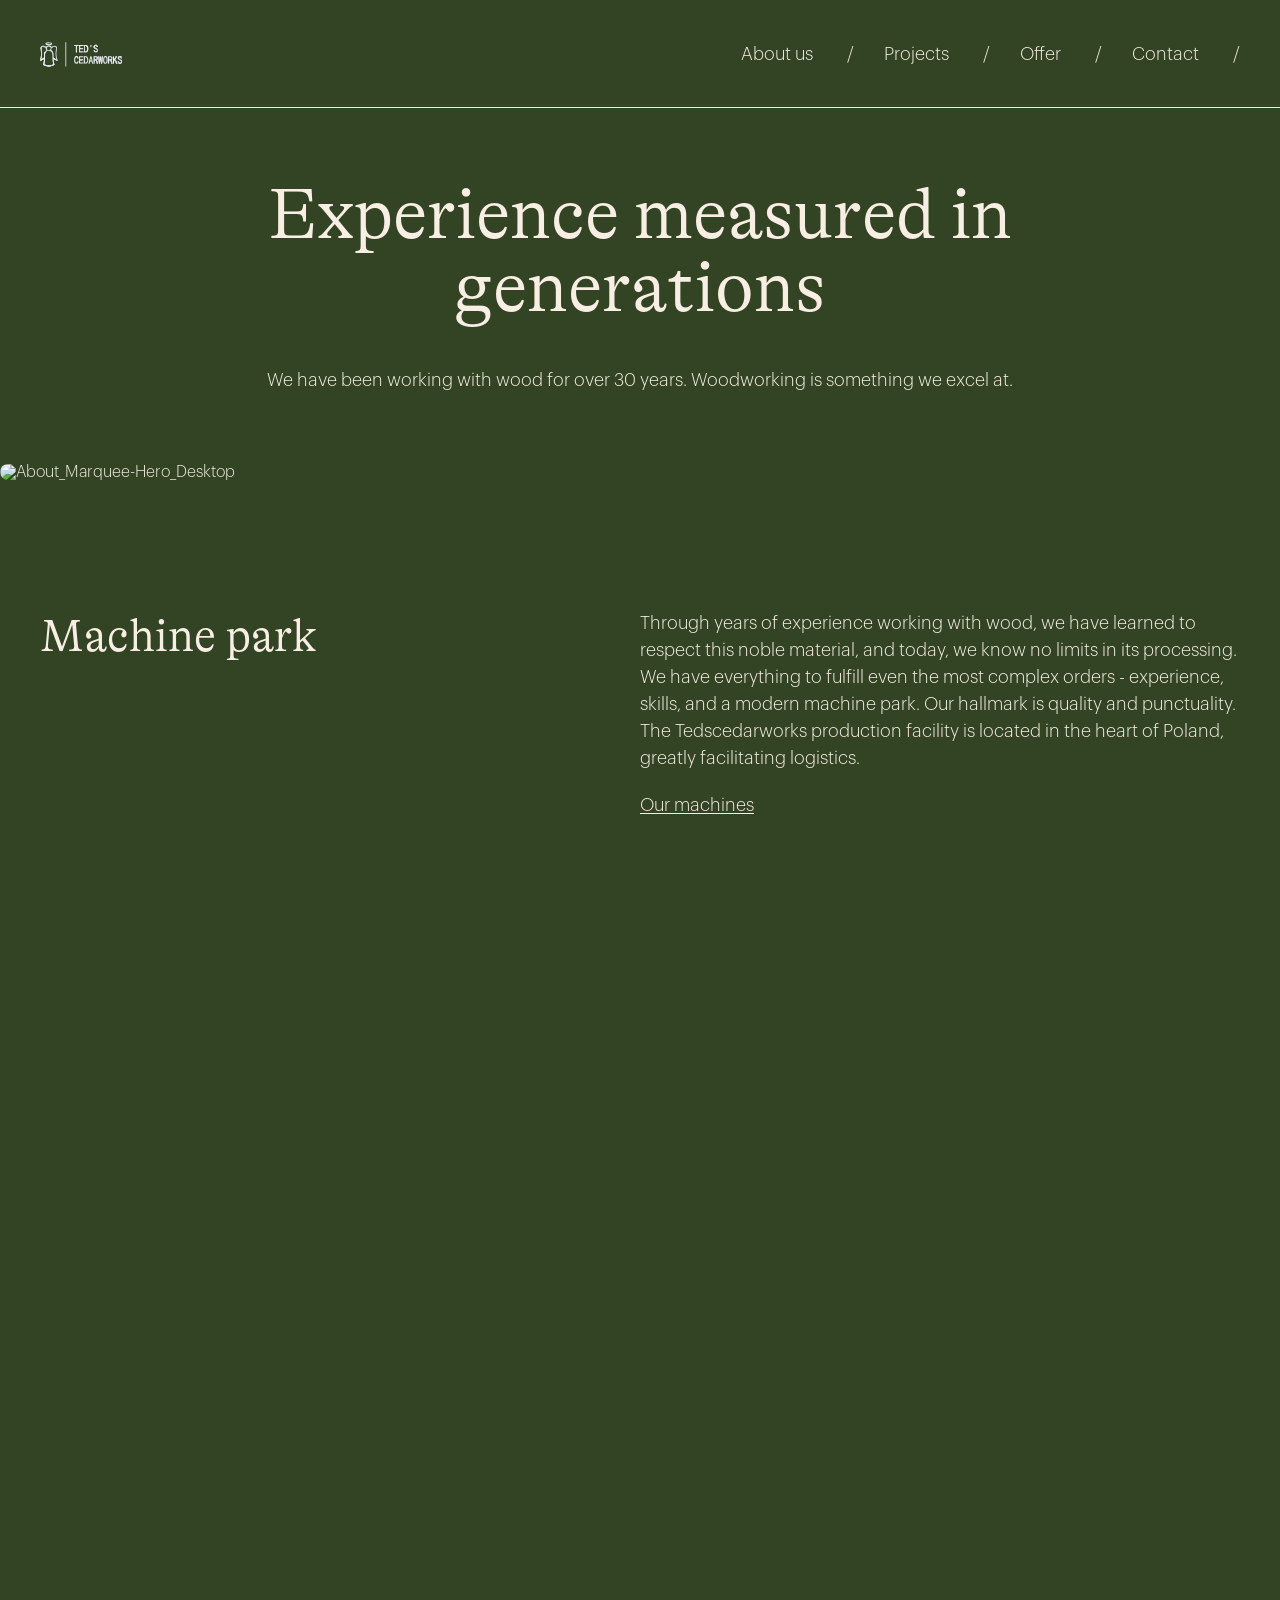
==== about-us.html @ 0c72b4b9 "first commit" ====
<!DOCTYPE html>
<html lang="en">
    <head>
        <meta charset="utf-8">
        <link rel="icon" type="image/svg+xml" href="/favicon.png">
        <meta name="viewport" content="width=device-width">
        <meta name="generator" content="Astro v3.3.2">
        <title>About us | Tedscedarworks</title>
        <meta name="description" content="Producent mebli w Polsce">
        <link rel="stylesheet" href="/_astro/_uri_.ca56562b.css"/>
        <style>
            .header[data-astro-cid-wd63eepi] {
                display: flex;
                justify-content: space-between;
                align-items: center
            }

            .header-logo[data-astro-cid-wd63eepi] {
                width: 200px;
                height: auto
            }

            @media screen and (max-width: 768px) {
                .header-logo[data-astro-cid-wd63eepi] {
                    width:176px
                }
            }

            .header[data-astro-cid-wd63eepi] .line-my[data-astro-cid-wd63eepi] {
                position: absolute;
                left: 0;
                bottom: 0
            }

            .hamburger[data-astro-cid-wd63eepi] {
                display: none;
                font-size: 2rem;
                color: #f8eee4;
                cursor: pointer
            }

            nav[data-astro-cid-wd63eepi] {
                display: flex;
                justify-content: flex-end;
                align-items: center
            }

            nav[data-astro-cid-wd63eepi] ul[data-astro-cid-wd63eepi] {
                display: flex;
                margin: 0;
                padding: 0;
                list-style: none
            }

            nav[data-astro-cid-wd63eepi] li[data-astro-cid-wd63eepi] {
                margin-left: 30px;
                color: #f8eee4;
                font-size: 18px
            }

            @media screen and (max-width: 992px) {
                nav[data-astro-cid-wd63eepi] li[data-astro-cid-wd63eepi] {
                    margin-left:20px;
                    font-size: 16px
                }
            }

            nav[data-astro-cid-wd63eepi] li[data-astro-cid-wd63eepi] span[data-astro-cid-wd63eepi] {
                display: none
            }

            nav[data-astro-cid-wd63eepi] li[data-astro-cid-wd63eepi] span[data-astro-cid-wd63eepi].dec {
                display: inline-block
            }

            nav[data-astro-cid-wd63eepi] li[data-astro-cid-wd63eepi] .dec[data-astro-cid-wd63eepi] {
                padding-left: 30px
            }

            @media screen and (max-width: 992px) {
                nav[data-astro-cid-wd63eepi] li[data-astro-cid-wd63eepi] .dec[data-astro-cid-wd63eepi] {
                    padding-left:20px
                }
            }

            nav[data-astro-cid-wd63eepi] a[data-astro-cid-wd63eepi] {
                text-decoration: none;
                color: #f8eee4;
                font-size: 18px;
                max-width: 100%;
                position: relative
            }

            nav[data-astro-cid-wd63eepi] a[data-astro-cid-wd63eepi]:after {
                position: absolute;
                bottom: 0;
                left: 0;
                width: 0;
                background-color: #f8eee4;
                height: 1px;
                content: "";
                transition: .3s ease
            }

            nav[data-astro-cid-wd63eepi] a[data-astro-cid-wd63eepi]:hover:after {
                width: 100%
            }

            @media screen and (max-width: 768px) {
                .hamburger[data-astro-cid-wd63eepi] {
                    display:block
                }

                nav[data-astro-cid-wd63eepi] {
                    display: none;
                    flex-direction: column;
                    justify-content: flex-start;
                    position: absolute;
                    inset: 60px 0 0;
                    background-color: #fff
                }

                nav[data-astro-cid-wd63eepi] ul[data-astro-cid-wd63eepi] {
                    flex-direction: column;
                    align-items: center
                }

                nav[data-astro-cid-wd63eepi] li[data-astro-cid-wd63eepi] {
                    margin: 10px 0
                }
            }
        </style>
        <link rel="stylesheet" href="/_astro/_uri_.66b3e510.css"/>
        <script type="module" src="/_astro/hoisted.75b9fe17.js"></script>
    </head>
    <body class="page">
        <div class="menu-mobile js-menu-mobile" data-astro-cid-wd63eepi>
            <img src="/images/background-menu.png" class="menu-mobile-background" data-astro-cid-wd63eepi>
            <div data-astro-cid-wd63eepi>
                <div class="menu-mobile-header" data-astro-cid-wd63eepi>
                    <div data-astro-cid-wd63eepi>
                        <svg class="js-click-close-menu" xmlns="http://www.w3.org/2000/svg" width="37" height="35" viewBox="0 0 37 35" fill="none" data-astro-cid-wd63eepi>
                            <line x1="2.70711" y1="1.29289" x2="35.7071" y2="34.2929" stroke="#F8EEE4" stroke-width="2" data-astro-cid-wd63eepi></line>
                            <line y1="-1" x2="46.669" y2="-1" transform="matrix(-0.707107 0.707107 0.707107 0.707107 35 2)" stroke="#F8EEE4" stroke-width="2" data-astro-cid-wd63eepi></line>
                        </svg>
                    </div>
                </div>
                <div class="menu-mobile-wrap" data-astro-cid-wd63eepi>
                    <ul class="menu-mobile-list" data-astro-cid-wd63eepi>
                        <li class="menu-mobile-item " data-astro-cid-wd63eepi>
                            <a class="menu-mobile-link" href="/en/about-us/" data-astro-cid-wd63eepi>About us</a>
                        </li>
                        <li class="menu-mobile-item " data-astro-cid-wd63eepi>
                            <a class="menu-mobile-link" href="/projects.html" data-astro-cid-wd63eepi>Projects</a>
                        </li>
                        <li class="menu-mobile-item " data-astro-cid-wd63eepi>
                            <a class="menu-mobile-link" href="/offer.html" data-astro-cid-wd63eepi>Offer</a>
                        </li>
                        <!-- <li class="menu-mobile-item " data-astro-cid-wd63eepi>
                            <a class="menu-mobile-link" href="https://sklep.dremus.pl" data-astro-cid-wd63eepi>Shop</a>
                        </li> -->
                        <li class="menu-mobile-item " data-astro-cid-wd63eepi>
                            <a class="menu-mobile-link" href="#footer" data-astro-cid-wd63eepi>Contact</a>
                        </li>
                        <!-- <li class="menu-mobile-item " data-astro-cid-wd63eepi>
                            <a class="menu-mobile-link" href="/" data-astro-cid-wd63eepi>PL</a>
                        </li> -->
                    </ul>
                </div>
            </div>
            <div class="menu-mobile-bottom" data-astro-cid-wd63eepi>
                <div class="line-my" data-astro-cid-wd63eepi></div>
                <a class="menu-mobile-contact" href="tel:+14196893716" data-astro-cid-wd63eepi>
                    <span class="text" data-astro-cid-wd63eepi>+1 419 689 3716</span>
                </a>
                <div class="line-my" data-astro-cid-wd63eepi></div>
                <a class="menu-mobile-contact" href="mailto:teds@cedarworksllc.org" data-astro-cid-wd63eepi>
                    <span class="text" data-astro-cid-wd63eepi>teds@cedarworksllc.org</span>
                </a>
                <div class="line-my" data-astro-cid-wd63eepi></div>
            </div>
        </div>
        <header id="header" class="header" data-astro-cid-wd63eepi>
            <div data-astro-cid-wd63eepi>
                <a href="/index.html" class="site-name" data-astro-cid-wd63eepi>
                    <svg class="header-logo" data-delay="0.5" width="1826" height="299" viewBox="0 0 1826 299" fill="none" xmlns="http://www.w3.org/2000/svg" data-astro-cid-wd63eepi>
                        <path d="M0 0 C4.33925828 3.08668888 7.8401701 6.06169545 10 11 C12.37548646 9.84701999 14.66644355 8.61930072 16.9609375 7.30859375 C26.47524466 2.0942309 35.50720572 -0.56957563 46.5 1.6875 C52.42764207 3.91036578 56.3893659 6.78463963 60 12 C63.29161583 21.87484748 60.65834772 34.38357731 59.28936768 44.52005005 C57.53014437 57.69715585 56.16431964 70.69363364 57 84 C57.03867188 84.68626465 57.07734375 85.3725293 57.1171875 86.07958984 C58.04338169 100.42538437 61.55238835 114.9574409 66.2109375 128.52734375 C67.13183694 131.4131326 66.8452978 133.12598748 66 136 C62.3817309 137.39896639 60.17191312 136.87544861 56.7421875 135.41015625 C55.11152524 134.64497877 53.48938489 133.8614477 51.875 133.0625 C51.03275879 132.65588135 50.19051758 132.2492627 49.32275391 131.83032227 C43.35682037 128.87257174 38.06921808 125.56385981 32.8359375 121.43359375 C31.25686169 119.89742521 31.25686169 119.89742521 30 120 C29.34753438 135.03087459 31.67722332 149.18917812 36.46166992 163.4309082 C37.71733573 167.2982453 38.49643503 170.13014941 37 174 C25.32279037 185.81181724 3.16521422 188.90536048 -12.6875 189.1875 C-32.10756263 188.97935356 -48.38271443 183.62179035 -65 174 C-64.46947195 169.61502327 -63.68591635 165.75114323 -62.125 161.625 C-57.38714785 147.75601461 -56.46284929 133.53985187 -56 119 C-56.53625 119.40089844 -57.0725 119.80179687 -57.625 120.21484375 C-62.9814864 124.10005839 -68.49774078 127.55496483 -74.25 130.8125 C-75.25933594 131.38955688 -75.25933594 131.38955688 -76.2890625 131.97827148 C-81.46148434 134.86667553 -85.95526179 137 -92 137 C-92 138.65 -92 140.3 -92 142 C-92.33 142 -92.66 142 -93 142 C-93.76184014 131.31730824 -91.8776192 123.06054427 -88.62841797 113.01904297 C-81.09984513 88.83050475 -83.10920324 62.95713346 -86.5769043 38.23046875 C-89.56402821 16.66463159 -89.56402821 16.66463159 -84.59765625 8.9453125 C-80.31122334 3.72613502 -75.7777354 1.82256861 -69.125 1.0625 C-57.82432901 0.57920086 -47.64811066 3.62367032 -39 11 C-38.01 11.33 -37.02 11.66 -36 12 C-35.7525 10.9790625 -35.7525 10.9790625 -35.5 9.9375 C-32.69798761 4.45022573 -27.72099447 0.45517001 -22.0625 -1.9375 C-14.58451142 -4.28897688 -6.98012209 -3.52705816 0 0 Z M-30 16 C-31.82254186 20.80488308 -31.36440031 25.70182388 -30 30.5625 C-26.9888419 35.73792798 -23.35892799 38.92054027 -17.60546875 40.76953125 C-11.57499165 41.78569038 -7.45266198 40.34804352 -2.12890625 37.51953125 C1.19990498 35.14355406 2.71311324 32.86066029 4 29 C4.74556833 22.40704579 4.55454628 17.11264355 0.53515625 11.66015625 C-3.57274887 7.21776522 -7.40073098 5.75908212 -13.4375 5.375 C-21.10667951 5.64927602 -25.77307877 9.90275964 -30 16 Z M-77.828125 13.90625 C-81.88399266 21.15273355 -79.27690273 29.85518265 -78.0625 37.5625 C-74.43495647 62.46375735 -71.40747012 93.96311651 -81.1328125 117.7734375 C-82.24194637 120.22296768 -82.24194637 120.22296768 -82 124 C-75.8918116 122.34913827 -70.26641063 119.46632872 -65 116 C-63.84552368 115.29085449 -63.84552368 115.29085449 -62.66772461 114.56738281 C-58.60095622 111.64229731 -56.32672545 109.51776793 -55.25024414 104.51708984 C-55.03020668 100.31901356 -55.04480172 96.19806092 -55.1875 92 C-55.50943237 77.42463688 -55.31614663 61.49513482 -45 50 C-41.37128872 46.37128872 -37.51547054 43.46298393 -33 41 C-33.928125 39.515 -33.928125 39.515 -34.875 38 C-37.80593574 32.87605914 -39 27.94037232 -39 22 C-39.66 22 -40.32 22 -41 22 C-41.20882812 21.41605469 -41.41765625 20.83210938 -41.6328125 20.23046875 C-43.51185017 17.16495301 -45.75973609 16.06816829 -48.875 14.3125 C-49.92429688 13.71050781 -50.97359375 13.10851562 -52.0546875 12.48828125 C-60.12521831 8.41020136 -70.81088768 7.65326625 -77.828125 13.90625 Z M22 14 C21.16984375 14.45117188 20.3396875 14.90234375 19.484375 15.3671875 C14.31420189 18.71946103 12.4796681 21.44904077 11.1875 27.5 C10.90519531 29.17642578 10.90519531 29.17642578 10.6171875 30.88671875 C9.812951 34.94353198 8.29298392 37.60005833 6 41 C6.56847656 41.3403125 7.13695313 41.680625 7.72265625 42.03125 C18.43412267 48.75497517 24.34495489 56.82499051 27.56787109 69.17626953 C28.12424322 72.81186273 27.98000795 76.35161922 27.859375 80.01171875 C27.82799084 82.41070446 27.80809272 84.80963111 27.78857422 87.20874023 C27.76298993 88.85277349 27.71600126 90.49662161 27.64697266 92.1394043 C27.05249544 101.34502779 27.05249544 101.34502779 30.21029663 109.70458984 C33.67296543 113.23765678 37.69179012 115.6232843 42 118 C42.78552246 118.465271 43.57104492 118.93054199 44.38037109 119.40991211 C46.14465681 120.40240559 47.97670443 121.27200408 49.8125 122.125 C50.99457031 122.68445313 52.17664063 123.24390625 53.39453125 123.8203125 C54.25433594 124.20960938 55.11414063 124.59890625 56 125 C55.74605469 123.99324219 55.49210937 122.98648438 55.23046875 121.94921875 C54.08359289 117.31476718 53.02153092 112.66359186 52 108 C51.76047607 106.90969482 51.76047607 106.90969482 51.51611328 105.79736328 C46.84888392 83.61662178 48.36073132 61.0414704 51.57641602 38.78442383 C53.69827894 26.81344944 53.69827894 26.81344944 51.875 15.0625 C48.729864 11.6028504 45.96983205 10.23308258 41.29296875 9.6796875 C34.04680248 9.40063103 28.36237827 10.52772166 22 14 Z M-31.1640625 48.84765625 C-34.21348956 50.74673801 -34.21348956 50.74673801 -37 53 C-37 53.66 -37 54.32 -37 55 C-37.99 55.33 -38.98 55.66 -40 56 C-41.61825371 58.10840073 -41.61825371 58.10840073 -43.0625 60.6875 C-43.82240234 61.96173828 -43.82240234 61.96173828 -44.59765625 63.26171875 C-47.06990669 68.08914928 -48.2483625 72.35283697 -48.25537109 77.77636719 C-48.26233002 78.89323914 -48.26928894 80.01011108 -48.27645874 81.16082764 C-48.27546173 82.36072327 -48.27446472 83.5606189 -48.2734375 84.796875 C-48.29376915 87.39323314 -48.31462057 89.98958726 -48.3359375 92.5859375 C-48.36034246 96.63510453 -48.37490315 100.68415812 -48.38085938 104.73339844 C-48.42318717 121.8380615 -49.3925315 138.23561419 -52.47003174 155.07580566 C-53.36988845 160.04092543 -54.1796903 165.02122265 -55 170 C-33.55058349 180.34315847 -10.00350441 184.0163706 13.08642578 176.67675781 C18.24161696 174.8535644 23.15441033 172.52813374 28 170 C27.52764322 165.72500124 26.94258328 161.55062672 26.04711914 157.34326172 C22.65577078 140.99661252 22.43000876 124.88439292 22.43664551 108.27734375 C22.43891902 102.55069325 22.42438253 96.82444893 22.38105965 91.09795761 C22.37137648 89.12783691 22.38028641 87.15765226 22.38975525 85.18753052 C22.35002638 78.22448633 21.78125562 72.41528282 19 66 C18.64679688 65.15308594 18.29359375 64.30617188 17.9296875 63.43359375 C14.15576848 56.29110257 8.57713726 50.54758824 1.3125 46.875 C-2.73173228 45.80671223 -4.11976074 46.58222027 -8 48 C-12.97284911 48.40944117 -17.50861996 48.58485492 -22.1875 46.75 C-26.02792717 45.72588609 -27.80631168 46.93721182 -31.1640625 48.84765625 Z " fill="#DCDEE4" transform="translate(93,89)"/>
<path d="M0 0 C1.32 0.33 2.64 0.66 4 1 C4.36241765 5.89263823 4.15034516 9.03170173 2.01367188 13.46484375 C-0.57185917 19.70589939 -0.53286463 25.50817057 -0.46875 32.1875 C-0.47579956 33.44344971 -0.48284912 34.69939941 -0.4901123 35.9934082 C-0.51203828 39.99582783 -0.51006184 43.99757018 -0.5 48 C-0.44439528 71.69346519 -1.96389329 94.02090353 -8 117 C-7.39728271 117.14260254 -6.79456543 117.28520508 -6.17358398 117.43212891 C-3.35709609 118.16796524 -0.75765104 119.27561824 1.9375 120.375 C22.40707408 128.1783183 44.9053227 128.89648124 65.41796875 120.62109375 C67.2946658 119.76893248 69.15766162 118.88497152 70.99609375 117.953125 C73 117 73 117 75 117 C74.85377197 116.27409668 74.70754395 115.54819336 74.55688477 114.80029297 C73.89106665 111.49206696 73.22676938 108.18353732 72.5625 104.875 C72.33240234 103.73289062 72.10230469 102.59078125 71.86523438 101.4140625 C71.53168945 99.75117188 71.53168945 99.75117188 71.19140625 98.0546875 C70.88505249 96.53077393 70.88505249 96.53077393 70.57250977 94.97607422 C69.57348851 89.7828678 68.8722629 84.87035154 68.82641602 79.57080078 C68.81292618 78.31574738 68.79943634 77.06069397 68.78553772 75.76760864 C68.78047777 75.10430668 68.77541782 74.44100471 68.77020454 73.75760269 C68.75365035 71.66293224 68.73040836 69.56843093 68.70530701 67.47384644 C68.63492614 61.52187684 68.57454131 55.56983964 68.52319336 49.61767578 C68.49122993 45.9666747 68.44991729 42.31587325 68.40299797 38.66503525 C68.38708829 37.28172293 68.37471648 35.89836486 68.36609077 34.51498795 C68.32065818 27.33322219 68.06932449 20.89021913 66 14 C65.875 11 65.875 11 66 9 C68.3125 8.3125 68.3125 8.3125 71 8 C73.90315405 9.61286336 74.12661704 11.42197113 75.08251953 14.60766602 C76.11616492 18.92924816 76.15273889 22.92244982 75.9921875 27.33984375 C75.97351612 28.91337826 75.95798735 30.48695264 75.9453125 32.06054688 C75.9188043 34.50298288 75.8749425 36.93893786 75.77734375 39.37963867 C75.21422445 49.41816864 75.21422445 49.41816864 79.57128906 58.02783203 C82.6213301 60.33803014 85.62179569 62.21215446 89 64 C91.89013672 65.59741211 91.89013672 65.59741211 94 67 C94 67.66 94 68.32 94 69 C94.99 69.33 95.98 69.66 97 70 C100 73.44444444 100 73.44444444 100 76 C97.26819664 76.91060112 95.824589 77.28683434 93 77 C89.08265353 75.01617975 85.5878319 72.51889083 82 70 C80.34185706 68.98592911 78.67778493 67.98123162 77 67 C76.34753438 82.03087459 78.67722332 96.18917812 83.46166992 110.4309082 C84.71733573 114.2982453 85.49643503 117.13014941 84 121 C72.32279037 132.81181724 50.16521422 135.90536048 34.3125 136.1875 C14.89243737 135.97935356 -1.38271443 130.62179035 -18 121 C-17.46947195 116.61502327 -16.68591635 112.75114323 -15.125 108.625 C-10.38714785 94.75601461 -9.46284929 80.53985187 -9 66 C-9.90878906 66.65355469 -9.90878906 66.65355469 -10.8359375 67.3203125 C-27.26839827 79 -27.26839827 79 -31 79 C-31 78.34 -31 77.68 -31 77 C-31.45375 77.495 -31.9075 77.99 -32.375 78.5 C-34 80 -34 80 -36 80 C-38.125 75.375 -38.125 75.375 -37 72 C-36.236875 71.896875 -35.47375 71.79375 -34.6875 71.6875 C-32.01363325 71.25090244 -32.01363325 71.25090244 -30.65625 69.62890625 C-27.93341125 66.95102003 -24.47580925 65.58023121 -21.08203125 63.890625 C-20.06496094 63.26671875 -19.04789063 62.6428125 -18 62 C-16.95030029 61.40433228 -16.95030029 61.40433228 -15.87939453 60.79663086 C-12.03173488 58.16179255 -10.24729097 56.26135601 -9.33325195 51.59912109 C-9.12793177 47.4005966 -9.13292239 43.26183964 -9.25 39.0625 C-9.4135166 30.21140697 -9.32828318 21.83199114 -7.234375 13.18359375 C-7.00031952 12.18816307 -7.00031952 12.18816307 -6.76153564 11.17262268 C-5.65707662 7.05447578 -4.19206325 4.78231516 -1 2 C-0.67 1.34 -0.34 0.68 0 0 Z " fill="#F0F1F5" transform="translate(46,142)"/>
<path d="M0 0 C6.15234375 -0.09765625 6.15234375 -0.09765625 8 0 C9.71082018 1.71082018 9.33158011 4.01319167 9.5 6.35546875 C9.62375 8.00192383 9.62375 8.00192383 9.75 9.68164062 C9.87375 11.41704102 9.87375 11.41704102 10 13.1875 C10.16422446 15.45200135 10.3308176 17.71633241 10.5 19.98046875 C10.5721875 20.99004639 10.644375 21.99962402 10.71875 23.03979492 C11.00573249 26.0603355 11.46653605 29.01399113 12 32 C12.14622803 31.06615479 12.29245605 30.13230957 12.44311523 29.17016602 C12.98591648 25.71634819 13.53235392 22.26314723 14.08129883 18.81030273 C14.31844577 17.31379013 14.55412706 15.81704451 14.78833008 14.32006836 C15.12459368 12.172389 15.46606383 10.02559393 15.80859375 7.87890625 C16.11494751 5.93866577 16.11494751 5.93866577 16.42749023 3.95922852 C17 1 17 1 18 0 C19.99958364 -0.04080783 22.00045254 -0.04254356 24 0 C24.47952665 2.70827004 24.95863231 5.41661344 25.4375 8.125 C25.57220703 8.88554687 25.70691406 9.64609375 25.84570312 10.4296875 C26.11112644 11.93159502 26.37538161 13.43370947 26.63842773 14.93603516 C26.94335484 16.67665215 27.25245228 18.41653782 27.5625 20.15625 C28.0349636 23.22726339 28.32158668 26.277543 28.5625 29.375 C28.68818359 30.96441406 28.68818359 30.96441406 28.81640625 32.5859375 C28.87699219 33.38257813 28.93757812 34.17921875 29 35 C29.66 35 30.32 35 31 35 C30.97679687 34.31679687 30.95359375 33.63359375 30.9296875 32.9296875 C30.73185226 21.87917617 31.89672015 10.98354498 33 0 C35.97 0 38.94 0 42 0 C42.30336106 9.84238101 41.37276662 19.28689206 40 29 C39.68563145 31.33308232 39.37312248 33.66641598 39.0625 36 C38.90007813 37.19882813 38.73765625 38.39765625 38.5703125 39.6328125 C38.10068193 43.16614215 37.66903961 46.7034458 37.2421875 50.2421875 C37.1093335 51.3353125 36.97647949 52.4284375 36.83959961 53.5546875 C36.57379323 55.7495671 36.31152376 57.94487823 36.05297852 60.140625 C35.93108154 61.14351562 35.80918457 62.14640625 35.68359375 63.1796875 C35.57587646 64.08444824 35.46815918 64.98920898 35.35717773 65.92138672 C35 68 35 68 34 69 C31.66702567 69.04092937 29.33294775 69.04241723 27 69 C25.83111289 66.66222578 25.63536212 64.79133176 25.31640625 62.1953125 C25.13331909 60.73847046 25.13331909 60.73847046 24.9465332 59.25219727 C24.75643677 57.70423462 24.75643677 57.70423462 24.5625 56.125 C23.54352226 48.04761535 22.46428269 40.01048768 21 32 C19.06289439 41.83664978 17.38602668 51.6793229 16.00268555 61.61035156 C15.10475526 67.89524474 15.10475526 67.89524474 14 69 C11.66702567 69.04092937 9.33294775 69.04241723 7 69 C5.4458038 61.91148179 4.43388389 54.87380571 3.7109375 47.65625 C3.60278717 46.60651001 3.49463684 45.55677002 3.38320923 44.47521973 C3.15738181 42.27034418 2.93397572 40.0652194 2.71289062 37.85986328 C2.37586899 34.50864088 2.02829147 31.15862885 1.6796875 27.80859375 C1.4603021 25.65371043 1.24153151 23.49876441 1.0234375 21.34375 C0.92034271 20.35491821 0.81724792 19.36608643 0.71102905 18.34729004 C0.10469165 12.20945237 -0.12404545 6.16671083 0 0 Z " fill="#ECEDF0" transform="translate(532,184)"/>
<path d="M0 0 C29.60817308 0 29.60817308 0 35.67578125 5.3828125 C38.87646758 9.29161527 39.70487404 14.19235352 40.5 19.0625 C39.66073773 23.99316582 37.18042261 28.17191734 33.33203125 31.3984375 C31.93258041 32.33583688 30.47080822 33.17908379 29 34 C29.598125 34.66 30.19625 35.32 30.8125 36 C35.18111055 41.99123733 36.68849808 49.17336052 38.25 56.3125 C38.435625 57.10978516 38.62125 57.90707031 38.8125 58.72851562 C38.98265625 59.49486328 39.1528125 60.26121094 39.328125 61.05078125 C39.4818457 61.73825439 39.63556641 62.42572754 39.79394531 63.1340332 C40 65 40 65 39 68 C36.03 68 33.06 68 30 68 C28.24401436 63.13113074 26.85590925 58.55534704 26.0625 53.4375 C24.86558617 46.12189532 24.86558617 46.12189532 21 40 C18.31388931 39.15248203 18.31388931 39.15248203 15.33984375 38.78515625 C14.34202881 38.63054932 13.34421387 38.47594238 12.31616211 38.31665039 C11.55182861 38.21215576 10.78749512 38.10766113 10 38 C10.00523682 38.87325928 10.01047363 39.74651855 10.01586914 40.64624023 C10.03287751 43.87589273 10.04543369 47.10552245 10.05493164 50.33520508 C10.0599708 51.73495228 10.06680216 53.1346942 10.07543945 54.53442383 C10.0875232 56.54245777 10.09269807 58.55052957 10.09765625 60.55859375 C10.10289307 61.76829834 10.10812988 62.97800293 10.11352539 64.22436523 C10 67 10 67 9 68 C7.48071962 68.07179964 5.95832518 68.08392007 4.4375 68.0625 C3.19806641 68.04896484 3.19806641 68.04896484 1.93359375 68.03515625 C0.97646484 68.01775391 0.97646484 68.01775391 0 68 C-0.33 67.01 -0.66 66.02 -1 65 C-1.66 65 -2.32 65 -3 65 C-2.67 64.01 -2.34 63.02 -2 62 C-1.67 62 -1.34 62 -1 62 C-0.67 41.54 -0.34 21.08 0 0 Z M10 9 C10 15.27 10 21.54 10 28 C12.8153125 28.0928125 12.8153125 28.0928125 15.6875 28.1875 C17.27111328 28.23970703 17.27111328 28.23970703 18.88671875 28.29296875 C23.34076628 27.87383002 25.88501354 26.11498646 29 23 C29.45993557 18.32398837 29.67058528 16.08681063 27.1875 12.0625 C22.42020866 7.5676253 16.16346053 8.93372623 10 9 Z " fill="#FAFBFB" transform="translate(489,185)"/>
<path d="M0 0 C1.13759766 -0.01224609 2.27519531 -0.02449219 3.44726562 -0.03710938 C4.55134766 -0.03904297 5.65542969 -0.04097656 6.79296875 -0.04296875 C7.80254639 -0.04707764 8.81212402 -0.05118652 9.85229492 -0.05541992 C14.95752023 0.36352434 19.60847923 1.91203438 23.47265625 5.38671875 C26.49824884 9.45318575 27.51046672 14.20086885 27.8125 19.1875 C26.9495586 22.81374009 25.61866236 25.93496858 23.8125 29.1875 C23.1525 29.1875 22.4925 29.1875 21.8125 29.1875 C21.8125 29.8475 21.8125 30.5075 21.8125 31.1875 C19.3125 32.8125 19.3125 32.8125 16.8125 34.1875 C17.555 35.0125 18.2975 35.8375 19.0625 36.6875 C23.32582668 42.61750964 24.31508762 50.16993556 25.8125 57.1875 C26.05226563 58.25226563 26.29203125 59.31703125 26.5390625 60.4140625 C27.59320133 65.29121147 27.59320133 65.29121147 27.8125 67.1875 C26.8125 68.1875 26.8125 68.1875 24.52734375 68.28515625 C23.61082031 68.27355469 22.69429687 68.26195312 21.75 68.25 C20.37134766 68.23646484 20.37134766 68.23646484 18.96484375 68.22265625 C17.89943359 68.20525391 17.89943359 68.20525391 16.8125 68.1875 C16.68198242 67.55247559 16.55146484 66.91745117 16.41699219 66.26318359 C15.8123084 63.3599601 15.18760775 60.4613915 14.5625 57.5625 C14.35753906 56.56347656 14.15257812 55.56445312 13.94140625 54.53515625 C12.71414092 48.91948764 11.51189947 44.64157696 7.8125 40.1875 C5.52544169 39.04397084 4.21985238 39.08415561 1.6875 39.125 C0.40875 39.145625 -0.87 39.16625 -2.1875 39.1875 C-2.21255615 40.03046631 -2.2376123 40.87343262 -2.26342773 41.74194336 C-2.35838155 44.85991674 -2.45762448 47.97771503 -2.55981445 51.09545898 C-2.60321223 52.44664147 -2.6448837 53.79788053 -2.68481445 55.14916992 C-2.74239952 57.08786701 -2.80664298 59.02636276 -2.87109375 60.96484375 C-2.92608032 62.71655884 -2.92608032 62.71655884 -2.98217773 64.50366211 C-3.1875 67.1875 -3.1875 67.1875 -4.1875 68.1875 C-6.85808851 68.32865161 -9.51182238 68.22997107 -12.1875 68.1875 C-13.57976892 65.40296217 -13.3147341 63.12490664 -13.31689453 60.00952148 C-13.32004669 58.71155136 -13.32319885 57.41358124 -13.32644653 56.07627869 C-13.32465689 54.6537167 -13.32260597 53.23115502 -13.3203125 51.80859375 C-13.32098578 50.35653161 -13.32195601 48.90446959 -13.32321167 47.45240784 C-13.32468704 44.40844653 -13.32253893 41.36451454 -13.31787109 38.32055664 C-13.31216882 34.4106307 -13.31545696 30.50077331 -13.32144356 26.59084988 C-13.32504919 23.5926715 -13.32391067 20.5945095 -13.32131577 17.59633064 C-13.32064676 16.15416519 -13.32147399 14.71199826 -13.32379532 13.26983452 C-13.32632238 11.25858461 -13.32179079 9.24732952 -13.31689453 7.23608398 C-13.31609894 6.08961899 -13.31530334 4.94315399 -13.31448364 3.76194763 C-13.01322536 -2.34571841 -4.71124759 0.00262465 0 0 Z M-3.1875 9.1875 C-3.1875 15.4575 -3.1875 21.7275 -3.1875 28.1875 C5.53624051 28.99962947 5.53624051 28.99962947 13.5625 26.3125 C16.41757676 23.61603862 16.74264358 22.80456507 17.1875 18.875 C17.13166639 15.06864405 17.13166639 15.06864405 14.5625 12.3125 C10.41412224 9.10693536 7.22503384 9.06354126 2.0625 9.125 C-0.53625 9.1559375 -0.53625 9.1559375 -3.1875 9.1875 Z " fill="#EBECEF" transform="translate(634.1875,184.8125)"/>
<path d="M0 0 C14.87861578 0.01181051 14.87861578 0.01181051 20.5625 4.3125 C29.27805146 13.34668452 30.01148018 25.12917868 29.91625977 37.02954102 C29.65906196 46.71610448 27.56433094 54.55312355 21.5625 62.3125 C17.34137219 66.26980732 12.75319372 67.5716139 7.04296875 67.5078125 C6.02138672 67.50136719 4.99980469 67.49492187 3.94726562 67.48828125 C2.36461914 67.46314453 2.36461914 67.46314453 0.75 67.4375 C-0.32443359 67.42847656 -1.39886719 67.41945313 -2.50585938 67.41015625 C-5.14996854 67.38665306 -7.79361872 67.35379575 -10.4375 67.3125 C-11.74114472 60.4693099 -11.48415228 53.70014206 -11.3515625 46.7578125 C-11.33032318 45.46052216 -11.30908386 44.16323181 -11.28720093 42.82662964 C-11.24193373 40.09495504 -11.19272718 37.36338848 -11.140625 34.63183594 C-11.07400692 31.124614 -11.01688642 27.61731234 -10.96259499 24.10988045 C-10.90961365 20.76326781 -10.84905292 17.41680697 -10.7890625 14.0703125 C-10.76921295 12.80688019 -10.7493634 11.54344788 -10.72891235 10.24172974 C-10.70573944 9.08317474 -10.68256653 7.92461975 -10.65869141 6.73095703 C-10.64013092 5.70616241 -10.62157043 4.6813678 -10.60244751 3.6255188 C-10.2253522 -1.66239697 -4.18809008 0.02943063 0 0 Z M-0.4375 9.3125 C-0.4375 25.4825 -0.4375 41.6525 -0.4375 58.3125 C9.2621214 58.72261961 9.2621214 58.72261961 16.25 53.75 C21.85851118 46.39544288 21.20933201 36.08951285 20.5625 27.3125 C19.52847051 21.621564 18.04158623 16.20223278 13.5625 12.3125 C8.73557633 10.08468907 4.91847316 9.3125 -0.4375 9.3125 Z " fill="#E7E8ED" transform="translate(410.4375,184.6875)"/>
<path d="M0 0 C7.27868279 6.75877688 10.16911489 13.9460802 10.77734375 23.94091797 C11.79908719 52.63658235 11.79908719 52.63658235 4.2578125 61.81640625 C0.21083522 65.83433824 -3.27597682 67.57627047 -9 67.8125 C-14.75036771 67.7284303 -18.96109381 66.13832114 -23.375 62.4375 C-31.4750053 52.29528373 -30.16009039 35.63156424 -29.375 23.4375 C-28.24304004 14.61174968 -25.97862532 6.63492309 -19.25 0.5 C-13.42540838 -2.80060192 -5.97188382 -2.76476103 0 0 Z M-15.375 9.4375 C-19.43971409 16.98625474 -19.55661381 24.45411086 -19.5625 32.8125 C-19.57474609 33.72 -19.58699219 34.6275 -19.59960938 35.5625 C-19.61648573 43.37062757 -18.69864261 50.71183373 -14.375 57.4375 C-12.09683194 59.16587928 -12.09683194 59.16587928 -9.375 59.4375 C-5.68803106 57.85737045 -3.34944255 55.91627973 -1.375 52.4375 C0.6522848 45.89354391 0.95973087 39.8248783 0.9375 33 C0.95361328 32.01451172 0.96972656 31.02902344 0.98632812 30.01367188 C0.99121806 22.63476162 -0.17628677 16.43516042 -3.75 9.9375 C-7.38158095 6.58527143 -11.35631157 6.89938099 -15.375 9.4375 Z " fill="#E5E6EB" transform="translate(606.375,185.5625)"/>
<path d="M0 0 C13.2 0 26.4 0 40 0 C40 2.97 40 5.94 40 9 C36.35153995 9.91211501 33.64298469 10.11589698 29.921875 10.09765625 C28.76171875 10.09443359 27.6015625 10.09121094 26.40625 10.08789062 C25.1996875 10.07951172 23.993125 10.07113281 22.75 10.0625 C21.52796875 10.05798828 20.3059375 10.05347656 19.046875 10.04882812 C16.03122908 10.03704826 13.01560835 10.01911301 10 10 C10 15.94 10 21.88 10 28 C11.79308594 27.98839844 13.58617187 27.97679687 15.43359375 27.96484375 C17.76822813 27.95546771 20.10286363 27.94636731 22.4375 27.9375 C23.62150391 27.92912109 24.80550781 27.92074219 26.02539062 27.91210938 C27.15009766 27.90888672 28.27480469 27.90566406 29.43359375 27.90234375 C30.47572021 27.89710693 31.51784668 27.89187012 32.59155273 27.88647461 C35 28 35 28 36 29 C36.14115161 31.67058851 36.04247107 34.32432238 36 37 C30.51745882 38.15661583 25.19542215 38.11375042 19.625 38.0625 C14.860625 38.0315625 14.860625 38.0315625 10 38 C10 44.6 10 51.2 10 58 C19.9 58 29.8 58 40 58 C40.495 61.96 40.495 61.96 41 66 C40 67 40 67 36.21459961 67.11352539 C34.52717272 67.11327425 32.8397407 67.10771112 31.15234375 67.09765625 C29.97436218 67.09614563 29.97436218 67.09614563 28.77258301 67.09460449 C25.82754057 67.08935638 22.88251888 67.07539523 19.9375 67.0625 C13.358125 67.041875 6.77875 67.02125 0 67 C0 44.89 0 22.78 0 0 Z " fill="#E7E8EC" transform="translate(356,185)"/>
<path d="M0 0 C2.64 0 5.28 0 8 0 C8.33 8.91 8.66 17.82 9 27 C13.51818347 20.24278361 13.51818347 20.24278361 17.95703125 13.4375 C18.42947266 12.70402344 18.90191406 11.97054687 19.38867188 11.21484375 C20.35781676 9.70728503 21.32655092 8.19946221 22.29492188 6.69140625 C22.76091797 5.96824219 23.22691406 5.24507812 23.70703125 4.5 C24.1244458 3.8503125 24.54186035 3.200625 24.97192383 2.53125 C26 1 26 1 27 0 C28.68608966 -0.07205511 30.37500659 -0.08386068 32.0625 -0.0625 C32.98160156 -0.05347656 33.90070312 -0.04445312 34.84765625 -0.03515625 C35.55792969 -0.02355469 36.26820313 -0.01195312 37 0 C36.50463907 5.06045185 34.01325194 8.38280874 31.1875 12.4375 C30.74857422 13.08009766 30.30964844 13.72269531 29.85742188 14.38476562 C29.42365234 15.01962891 28.98988281 15.65449219 28.54296875 16.30859375 C28.11806152 16.93233887 27.6931543 17.55608398 27.25537109 18.19873047 C26.08233396 19.8818631 24.84972239 21.52303533 23.61328125 23.16015625 C21.74661126 25.80226948 21.74661126 25.80226948 22.25366211 28.35668945 C23.03753286 31.1329304 24.06203993 33.54143001 25.328125 36.1328125 C25.79863281 37.10476562 26.26914062 38.07671875 26.75390625 39.078125 C27.24761719 40.08359375 27.74132812 41.0890625 28.25 42.125 C30.17522951 46.07924498 32.09336423 50.03675369 34 54 C34.48662109 55.00772461 34.97324219 56.01544922 35.47460938 57.05371094 C35.93158203 58.0234082 36.38855469 58.99310547 36.859375 59.9921875 C37.27155273 60.85956543 37.68373047 61.72694336 38.10839844 62.62060547 C39 65 39 65 39 69 C35.7 69 32.4 69 29 69 C25.89922774 63.79042512 23.34434022 58.49781103 20.9375 52.9375 C18.73946667 47.89249017 16.51562276 42.89801939 14 38 C10.33552069 42.49194238 8.89662052 44.66315722 8.68359375 50.4453125 C8.64169922 51.52167969 8.59980469 52.59804687 8.55664062 53.70703125 C8.49766602 55.39892578 8.49766602 55.39892578 8.4375 57.125 C8.39431641 58.26066406 8.35113281 59.39632812 8.30664062 60.56640625 C8.2003396 63.37747768 8.09830595 66.18863945 8 69 C1.84765625 69.09765625 1.84765625 69.09765625 0 69 C-1.83683222 67.16316778 -1.12774193 64.21344528 -1.12939453 61.75195312 C-1.13114685 61.09992416 -1.13289917 60.4478952 -1.13470459 59.77610779 C-1.13912204 57.61112847 -1.13618551 55.44623021 -1.1328125 53.28125 C-1.13348557 51.78291813 -1.13445562 50.28458637 -1.13571167 48.78625488 C-1.1371885 45.64216067 -1.13503458 42.49809483 -1.13037109 39.35400391 C-1.1246738 35.31513461 -1.12795289 31.27633176 -1.13394356 27.2374649 C-1.13754958 24.1423492 -1.13641039 21.04724935 -1.13381577 17.95213318 C-1.13314661 16.46251925 -1.13397452 14.9729039 -1.13629532 13.48329163 C-1.13882253 11.40483765 -1.13498033 9.32649269 -1.12939453 7.24804688 C-1.12859894 6.06303589 -1.12780334 4.8780249 -1.12698364 3.65710449 C-1 1 -1 1 0 0 Z " fill="#F2F3F6" transform="translate(667,184)"/>
<path d="M0 0 C3.83292441 -0.14648406 7.66511953 -0.23446464 11.5 -0.3125 C12.57765625 -0.35439453 13.6553125 -0.39628906 14.765625 -0.43945312 C21.82339241 -0.54704104 26.59718972 0.26828532 32 5 C33.8046875 7.24609375 33.8046875 7.24609375 34.875 9.4375 C35.24367188 10.15808594 35.61234375 10.87867187 35.9921875 11.62109375 C41.2064057 23.92907392 41.22802915 38.03150469 37.11328125 50.73828125 C36.18774929 52.91492755 35.16764103 54.94477945 34 57 C33.401875 58.11375 32.80375 59.2275 32.1875 60.375 C27.90122891 65.5185253 22.36543136 66.26628984 16 67 C13.37616744 67.08867824 10.75032552 67.13019866 8.125 67.125 C6.14886719 67.12886719 6.14886719 67.12886719 4.1328125 67.1328125 C1 67 1 67 0 66 C-0.09413687 63.94443339 -0.11742998 61.88559819 -0.11352539 59.82788086 C-0.11367142 59.18399918 -0.11381744 58.54011749 -0.1139679 57.87672424 C-0.11326885 55.73939697 -0.10547691 53.60215587 -0.09765625 51.46484375 C-0.09579204 49.98653715 -0.09436815 48.50822993 -0.09336853 47.02992249 C-0.08954359 43.13201198 -0.07971352 39.23413851 -0.06866455 35.33624268 C-0.05844992 31.36153667 -0.0538708 27.38682471 -0.04882812 23.41210938 C-0.03809122 15.608056 -0.02101509 7.80403318 0 0 Z M9 9 C9 24.84 9 40.68 9 57 C17.86134635 57.57869953 17.86134635 57.57869953 24.5625 53.47265625 C30.52277398 46.46646881 31.33631701 38.8254384 30.8125 29.875 C30.05376882 23.15107192 28.93646931 17.39510677 24.625 12.0625 C19.55217223 8.07670675 15.17922636 6.94025788 9 9 Z " fill="#E2E3E9" transform="translate(401,83)"/>
<path d="M0 0 C4.11331601 3.7798039 5.68495907 8.68006169 7 14 C7 14.99 7 15.98 7 17 C3.37 17 -0.26 17 -4 17 C-4.9765625 14.68880208 -5.953125 12.37760417 -6.9296875 10.06640625 C-7.8244937 7.84253285 -7.8244937 7.84253285 -10 7 C-14.32816129 6.71772861 -15.98936074 6.99468037 -20 9 C-20 12.63 -20 16.26 -20 20 C-17.60926011 21.19536994 -15.20961329 22.37353233 -12.79296875 23.515625 C2.50518118 30.81514263 2.50518118 30.81514263 6.9375 38.25 C8.68863054 44.43046072 8.72550982 49.67073162 6.8125 55.8125 C3.40352692 61.80759059 -0.39851705 64.94380039 -7 67 C-13.83733435 67.91611343 -19.33015557 67.025458 -25 63 C-29.55733981 58.44266019 -32.17605387 53.04100829 -32.1875 46.5625 C-32.125625 45.386875 -32.06375 44.21125 -32 43 C-30.54176788 42.9729957 -29.08339325 42.95360213 -27.625 42.9375 C-26.40683594 42.92009766 -26.40683594 42.92009766 -25.1640625 42.90234375 C-23 43 -23 43 -21 44 C-20.15307099 46.22596002 -19.53153701 48.48363587 -18.87890625 50.7734375 C-17.91685247 53.2106404 -17.06844299 54.40734898 -15 56 C-10.66546502 56.64215333 -8.71329152 56.48564529 -5.0625 54 C-2.77825061 50.67745544 -2.41465578 48.9669269 -2.3359375 45.0625 C-3.56213767 41.25406654 -6.39305362 38.91640077 -9.81347656 36.96582031 C-11.83827339 35.97808999 -13.8817358 35.04641015 -15.9375 34.125 C-23.19287911 30.68699356 -27.12342728 27.62753003 -31.4375 20.6875 C-32.63679691 14.95752588 -31.90525426 9.71686153 -29.1875 4.5625 C-21.74784046 -4.15252975 -9.90056388 -5.44641265 0 0 Z " fill="#DFE0E6" transform="translate(521,84)"/>
<path d="M0 0 C13.2 0 26.4 0 40 0 C40 2.97 40 5.94 40 9 C25.15 8.505 25.15 8.505 10 8 C10.33 14.27 10.66 20.54 11 27 C13.58134766 26.98259766 13.58134766 26.98259766 16.21484375 26.96484375 C18.45572809 26.95546766 20.69661359 26.94636727 22.9375 26.9375 C24.07380859 26.92912109 25.21011719 26.92074219 26.38085938 26.91210938 C27.46044922 26.90888672 28.54003906 26.90566406 29.65234375 26.90234375 C31.15269165 26.89448853 31.15269165 26.89448853 32.68334961 26.88647461 C35 27 35 27 36 28 C36 30.97 36 33.94 36 37 C27.42 37 18.84 37 10 37 C10 43.6 10 50.2 10 57 C19.9 56.67 29.8 56.34 40 56 C41.35015859 60.05047576 40.62084998 62.7920168 40 67 C34.62485095 67.04935509 29.24983315 67.08569802 23.87451172 67.10986328 C22.04506127 67.11993484 20.21562697 67.13359276 18.38623047 67.15087891 C15.76005066 67.17507677 13.13408325 67.18647132 10.5078125 67.1953125 C9.27649094 67.21079636 9.27649094 67.21079636 8.02029419 67.22659302 C6.01210858 67.22699184 4.00444618 67.1224954 2 67 C0 65 0 65 -0.24050903 62.2918396 C-0.23606781 61.14156281 -0.23162659 59.99128601 -0.22705078 58.80615234 C-0.22689972 57.50495453 -0.22674866 56.20375671 -0.22659302 54.86312866 C-0.21637893 53.43739673 -0.20594692 52.01166635 -0.1953125 50.5859375 C-0.19158295 49.13148187 -0.1887357 47.67702373 -0.18673706 46.2225647 C-0.179096 42.39201944 -0.15944357 38.56162554 -0.1373291 34.73114014 C-0.11328641 30.13648608 -0.10409193 25.54178146 -0.09242249 20.94708252 C-0.07301931 13.96461637 -0.03470035 6.9824824 0 0 Z " fill="#DDDEE7" transform="translate(356,83)"/>
<path d="M0 0 C6.22849838 4.55743784 8.08335525 8.3449336 9.3984375 15.80078125 C9.45257812 16.48527344 9.50671875 17.16976562 9.5625 17.875 C8.5625 18.875 8.5625 18.875 6.27734375 18.97265625 C5.36082031 18.96105469 4.44429687 18.94945312 3.5 18.9375 C2.58089844 18.92847656 1.66179688 18.91945312 0.71484375 18.91015625 C0.00457031 18.89855469 -0.70570313 18.88695312 -1.4375 18.875 C-1.60765625 18.32070312 -1.7778125 17.76640625 -1.953125 17.1953125 C-3.3479271 12.83158739 -3.3479271 12.83158739 -6.125 9.3125 C-9.83476893 8.61065182 -12.72677045 9.0969438 -16.4375 9.875 C-18.76499345 13.36624017 -18.94049316 14.76722251 -18.4375 18.875 C-15.23415313 22.94677338 -11.08154348 24.73666795 -6.5 26.875 C6.59823594 33.02192649 6.59823594 33.02192649 9.5625 39.875 C10.00246746 42.86516283 10.0271019 45.79433381 10 48.8125 C10.0299707 49.99102539 10.0299707 49.99102539 10.06054688 51.19335938 C10.05605842 56.55706671 9.11222278 59.62835917 5.5625 63.875 C-0.87732924 68.5438762 -7.71894226 68.44149965 -15.4375 67.875 C-20.01013576 66.77042014 -23.5390482 64.60158089 -26.4375 60.875 C-29.29549049 55.56730337 -29.74633027 51.7427752 -29.4375 45.875 C-24.4875 45.38 -24.4875 45.38 -19.4375 44.875 C-18.75390625 47.38151042 -18.0703125 49.88802083 -17.38671875 52.39453125 C-16.40017257 54.97254288 -15.59481119 56.18993603 -13.4375 57.875 C-10.10293932 58.83831753 -7.63553403 58.89785008 -4.1875 58.5 C-1.02167058 56.62928262 -0.81161458 56.0381844 0.125 52.625 C0.82576042 49.47429423 0.58157886 47.93031447 -0.484375 44.83984375 C-2.8466744 41.25387327 -5.52954062 39.60811411 -9.25 37.6875 C-9.85392578 37.35814453 -10.45785156 37.02878906 -11.08007812 36.68945312 C-13.92250824 35.15044091 -16.79452575 33.70563618 -19.71484375 32.3203125 C-24.44652794 29.80851458 -27.3436289 25.7946706 -29.4375 20.875 C-30.34370896 15.26914921 -29.481612 10.53375611 -26.7109375 5.6015625 C-20.74749214 -2.48384501 -8.82403057 -2.88786455 0 0 Z " fill="#E0E2E6" transform="translate(739.4375,185.125)"/>
<path d="M0 0 C1.98 0 3.96 0 6 0 C6 72.6 6 145.2 6 220 C3.69 220 1.38 220 -1 220 C-1.0233253 191.46321852 -1.04097736 162.92643847 -1.05181217 134.38964939 C-1.05697592 121.14054102 -1.0640201 107.89143856 -1.07543945 94.64233398 C-1.0853839 83.09899118 -1.09185286 71.55565265 -1.09408849 60.01230568 C-1.09539601 53.89607745 -1.09848442 47.77986147 -1.10573006 41.66363716 C-1.11248651 35.91409479 -1.11461773 30.16456977 -1.11310768 24.4150238 C-1.11338418 22.29815514 -1.11539151 20.18128594 -1.11920547 18.0644207 C-1.12413687 15.18770583 -1.12300035 12.31105765 -1.12025452 9.43434143 C-1.12316736 8.5851366 -1.1260802 7.73593176 -1.12908131 6.86099344 C-1.11412121 1.11412121 -1.11412121 1.11412121 0 0 Z " fill="#F5F5FB" transform="translate(233,58)"/>
<path d="M0 0 C1.37478516 0.01740234 1.37478516 0.01740234 2.77734375 0.03515625 C3.69644531 0.04417969 4.61554688 0.05320313 5.5625 0.0625 C6.27277344 0.07410156 6.98304688 0.08570313 7.71484375 0.09765625 C10.60502367 12.21714406 10.60502367 12.21714406 11.58984375 18.09765625 C12.5223344 23.42287146 13.76254702 28.65634825 15.02734375 33.91015625 C15.34735352 35.24203979 15.34735352 35.24203979 15.67382812 36.60083008 C16.12088979 38.46078464 16.56799369 40.32072906 17.01513672 42.18066406 C18.22201933 47.21200862 19.4156766 52.2460741 20.58984375 57.28515625 C20.81712158 58.23559814 21.04439941 59.18604004 21.27856445 60.1652832 C21.58346802 61.48338989 21.58346802 61.48338989 21.89453125 62.828125 C22.07741699 63.60567139 22.26030273 64.38321777 22.44873047 65.18432617 C22.71484375 67.09765625 22.71484375 67.09765625 21.71484375 69.09765625 C19.07484375 69.09765625 16.43484375 69.09765625 13.71484375 69.09765625 C11.2663363 62.72229723 10.19469624 56.91156166 9.71484375 50.09765625 C5.09484375 50.42765625 0.47484375 50.75765625 -4.28515625 51.09765625 C-4.68347656 52.79535156 -4.68347656 52.79535156 -5.08984375 54.52734375 C-5.44624065 56.00920457 -5.80303201 57.49097055 -6.16015625 58.97265625 C-6.33417969 59.71902344 -6.50820313 60.46539062 -6.6875 61.234375 C-8.05859375 66.87109375 -8.05859375 66.87109375 -10.28515625 69.09765625 C-12.9735501 69.36757531 -15.57657561 69.18502982 -18.28515625 69.09765625 C-19.56259316 65.26534552 -18.82637664 63.56053425 -17.78515625 59.66015625 C-17.40818292 58.21762317 -17.03194011 56.77489907 -16.65625 55.33203125 C-16.44081543 54.51412109 -16.22538086 53.69621094 -16.00341797 52.85351562 C-14.57755718 47.38270782 -13.21778834 41.8951307 -11.84765625 36.41015625 C-11.54714355 35.21229492 -11.24663086 34.01443359 -10.93701172 32.78027344 C-8.81063533 24.28164564 -6.75429356 15.76854588 -4.79516602 7.22973633 C-3.14292459 0.13431302 -3.14292459 0.13431302 0 0 Z M1.71484375 20.09765625 C1.04233851 22.67959602 0.37666474 25.26297696 -0.28515625 27.84765625 C-0.4759375 28.57726562 -0.66671875 29.306875 -0.86328125 30.05859375 C-1.75031589 33.54337271 -2.28515625 36.47889347 -2.28515625 40.09765625 C1.01484375 40.09765625 4.31484375 40.09765625 7.71484375 40.09765625 C7.29082587 37.51144793 6.85127235 34.92955406 6.40234375 32.34765625 C6.28439453 31.61804688 6.16644531 30.8884375 6.04492188 30.13671875 C5.32339325 26.0665573 4.63840192 23.20956691 1.71484375 20.09765625 Z " fill="#E3E4E9" transform="translate(462.28515625,183.90234375)"/>
<path d="M0 0 C1.11246094 -0.00515625 2.22492188 -0.0103125 3.37109375 -0.015625 C7.41272927 0.32076572 10.34376884 0.8517658 13.07421875 3.984375 C18.86706853 13.91497462 18.86706853 13.91497462 18.1875 19.125 C17.98125 19.82625 17.775 20.5275 17.5625 21.25 C14.2625 21.25 10.9625 21.25 7.5625 21.25 C7.170625 19.80625 6.77875 18.3625 6.375 16.875 C5.14460815 13.11705595 5.14460815 13.11705595 2.1875 10.5625 C-1.23411481 10.1551649 -2.54307652 10.32038435 -5.4375 12.25 C-12.58766613 22.50893402 -11.51227313 37.53610355 -9.6875 49.4375 C-8.80557272 53.5676524 -7.68870202 56.38129233 -4.4375 59.25 C-1.66777907 60.7271845 -0.49511056 60.26560286 2.5625 59.4375 C6.90811444 56.26882281 7.96575458 52.25626653 9.5625 47.25 C12.8625 47.25 16.1625 47.25 19.5625 47.25 C19.08428439 53.94501854 17.81740995 59.8076345 13.0703125 64.828125 C7.96446803 69.24810976 3.77420023 69.55100816 -2.71875 69.45703125 C-7.93198772 69.06004619 -11.06200956 66.87382199 -14.625 63.25 C-20.57723229 55.66473529 -20.96992993 45.78731137 -20.875 36.5 C-20.86742676 35.45593994 -20.85985352 34.41187988 -20.85205078 33.33618164 C-20.62721923 22.71412155 -19.75935511 11.48268151 -12 3.44921875 C-8.03107923 0.40307206 -5.00177 -0.02312957 0 0 Z " fill="#E5E6EB" transform="translate(332.4375,183.75)"/>
<path d="M0 0 C1.32 0.33 2.64 0.66 4 1 C4.36241765 5.89263823 4.15034516 9.03170173 2.01367188 13.46484375 C-0.57185917 19.70589939 -0.53286463 25.50817057 -0.46875 32.1875 C-0.47579956 33.44344971 -0.48284912 34.69939941 -0.4901123 35.9934082 C-0.51203828 39.99582783 -0.51006184 43.99757018 -0.5 48 C-0.40525423 88.3716696 -0.40525423 88.3716696 -5 105 C-5.66 105.66 -6.32 106.32 -7 107 C-8.65 106.34 -10.3 105.68 -12 105 C-12.17767152 100.38054052 -11.92530821 96.23162322 -11.0625 91.6875 C-9.5221191 83.19901799 -9.34196717 74.60317399 -9 66 C-9.90878906 66.65355469 -9.90878906 66.65355469 -10.8359375 67.3203125 C-27.26839827 79 -27.26839827 79 -31 79 C-31 78.34 -31 77.68 -31 77 C-31.45375 77.495 -31.9075 77.99 -32.375 78.5 C-34 80 -34 80 -36 80 C-38.125 75.375 -38.125 75.375 -37 72 C-36.236875 71.896875 -35.47375 71.79375 -34.6875 71.6875 C-32.01363325 71.25090244 -32.01363325 71.25090244 -30.65625 69.62890625 C-27.93341125 66.95102003 -24.47580925 65.58023121 -21.08203125 63.890625 C-20.06496094 63.26671875 -19.04789063 62.6428125 -18 62 C-16.95030029 61.40433228 -16.95030029 61.40433228 -15.87939453 60.79663086 C-12.03173488 58.16179255 -10.24729097 56.26135601 -9.33325195 51.59912109 C-9.12793177 47.4005966 -9.13292239 43.26183964 -9.25 39.0625 C-9.4135166 30.21140697 -9.32828318 21.83199114 -7.234375 13.18359375 C-7.00031952 12.18816307 -7.00031952 12.18816307 -6.76153564 11.17262268 C-5.65707662 7.05447578 -4.19206325 4.78231516 -1 2 C-0.67 1.34 -0.34 0.68 0 0 Z " fill="#F2F3F7" transform="translate(46,142)"/>
<path d="M0 0 C0.33 0 0.66 0 1 0 C0.96519531 0.84461792 0.96519531 0.84461792 0.9296875 1.70629883 C0.79022936 7.92401521 1.47061475 13.78303898 2.42382812 19.92041016 C6.99930939 49.83552705 8.04296226 81.12807057 -2 110 C-0.02 109.505 -0.02 109.505 2 109 C-0.05233685 111.2477975 -1.00667261 112.0022242 -4 113 C-3.67 114.98 -3.34 116.96 -3 119 C-2.34 119 -1.68 119 -1 119 C-0.67 118.01 -0.34 117.02 0 116 C0.66 116 1.32 116 2 116 C2 116.99 2 117.98 2 119 C0.42032193 119.67528223 -1.16391903 120.33989694 -2.75 121 C-3.63171875 121.37125 -4.5134375 121.7425 -5.421875 122.125 C-8 123 -8 123 -12 123 C-12 124.65 -12 126.3 -12 128 C-12.33 128 -12.66 128 -13 128 C-13.76184014 117.31730824 -11.8776192 109.06054427 -8.62841797 99.01904297 C-1.8455067 77.22623947 -2.55670613 53.42785969 -5.91943359 31.08862305 C-6.84627292 24.76952054 -7.33115463 18.57552705 -7.375 12.1875 C-7.38853516 11.38618652 -7.40207031 10.58487305 -7.41601562 9.75927734 C-7.3984375 7.54296875 -7.3984375 7.54296875 -7 4 C-6.01 3.34 -5.02 2.68 -4 2 C-4 2.66 -4 3.32 -4 4 C-3.34 4 -2.68 4 -2 4 C-1.34 2.68 -0.68 1.36 0 0 Z " fill="#DADBE2" transform="translate(13,103)"/>
<path d="M0 0 C3.30374289 2.58104913 4.78554593 4.30258234 5.5 8.5 C4.81538994 12.6932366 3.31033799 13.95648924 0 16.5625 C-12.69134583 23.02354879 -31.19624294 22.33830464 -44.66015625 18.51171875 C-48.02919146 17.14498159 -51.10301554 15.70411658 -53.375 12.8125 C-54.32835544 9.38042041 -53.91654656 6.98427384 -53 3.5625 C-41.3910479 -9.10181138 -13.93123679 -6.6753843 0 0 Z M-44 7.5625 C-44 8.2225 -44 8.8825 -44 9.5625 C-30.99375749 14.19184055 -18.07335311 13.72220326 -5 9.5625 C-5.495 8.0775 -5.495 8.0775 -6 6.5625 C-12.00221902 4.10068452 -18.02531421 4.22938204 -24.4375 4.25 C-25.43587891 4.23388672 -26.43425781 4.21777344 -27.46289062 4.20117188 C-33.69170091 4.19707667 -38.31545102 4.99462865 -44 7.5625 Z " fill="#DADBE4" transform="translate(104,62.4375)"/>
<path d="M0 0 C0 2.64 0 5.28 0 8 C-4 9 -4 9 -16 9 C-16 28.14 -16 47.28 -16 67 C-22 68 -22 68 -27 67 C-27 47.53 -27 28.06 -27 8 C-31.95 8.33 -36.9 8.66 -42 9 C-42 6.03 -42 3.06 -42 0 C-36.50091272 -0.16760643 -31.00168215 -0.32816705 -25.50219727 -0.48217773 C-23.63104709 -0.53557425 -21.75995098 -0.59090179 -19.88891602 -0.64819336 C-17.2008022 -0.73016978 -14.51257095 -0.80521854 -11.82421875 -0.87890625 C-10.98662521 -0.90594131 -10.14903168 -0.93297638 -9.28605652 -0.96083069 C-5.9091632 -1.04776959 -3.23102004 -1.07700668 0 0 Z " fill="#E6E8ED" transform="translate(354,83)"/>
<path d="M0 0 C0.33 0.99 0.66 1.98 1 3 C4.00847418 4.22520264 4.00847418 4.22520264 7 5 C6.34 8.3 5.68 11.6 5 15 C6.32 15.33 7.64 15.66 9 16 C10.98526885 16.77623733 12.96376333 17.5698911 14.9375 18.375 C36.00379115 26.40579607 59.56644238 27.01132509 80.4375 17.75 C81.613125 17.1725 82.78875 16.595 84 16 C84.66 16 85.32 16 86 16 C85.7215625 17.2065625 85.7215625 17.2065625 85.4375 18.4375 C85.293125 19.283125 85.14875 20.12875 85 21 C85.33 21.33 85.66 21.66 86 22 C86.45375 21.175 86.9075 20.35 87.375 19.5 C87.91125 18.675 88.4475 17.85 89 17 C89.66 17 90.32 17 91 17 C91 16.34 91 15.68 91 15 C92.65 15.33 94.3 15.66 96 16 C96 14.35 96 12.7 96 11 C98 14 98 14 98.125 16.375 C95.16530221 23.28096151 85.03965471 25.9643843 78.59765625 28.64453125 C56.61829282 36.92557263 31.67083381 35.83000237 10 27 C4.85592714 24.59649827 -0.08877793 21.84371048 -5 19 C-4.435075 14.28436285 -3.49895828 10.04539634 -1.9375 5.5625 C-1.57527344 4.51191406 -1.21304687 3.46132812 -0.83984375 2.37890625 C-0.56269531 1.59386719 -0.28554688 0.80882812 0 0 Z " fill="#D9DBE2" transform="translate(33,244)"/>
<path d="M0 0 C3.97135392 0.35041358 6.65396735 1.69199417 9.640625 4.34765625 C12.8668737 8.26921717 13.70063979 13.16641874 14.5 18.0625 C13.66073773 22.99316582 11.18042261 27.17191734 7.33203125 30.3984375 C5.93258041 31.33583688 4.47080822 32.17908379 3 33 C3.598125 33.66 4.19625 34.32 4.8125 35 C9.18111055 40.99123733 10.68849808 48.17336052 12.25 55.3125 C12.435625 56.10978516 12.62125 56.90707031 12.8125 57.72851562 C12.98265625 58.49486328 13.1528125 59.26121094 13.328125 60.05078125 C13.4818457 60.73825439 13.63556641 61.42572754 13.79394531 62.1340332 C14 64 14 64 13 67 C10.03 67 7.06 67 4 67 C2.24401436 62.13113074 0.85590925 57.55534704 0.0625 52.4375 C-0.8915868 47.1303922 -1.73604769 43.37847262 -5 39 C-8.63 38.34 -12.26 37.68 -16 37 C-16 46.57 -16 56.14 -16 66 C-16.33 66 -16.66 66 -17 66 C-17 56.1 -17 46.2 -17 36 C-14.69 36 -12.38 36 -10 36 C-9.34 33.69 -8.68 31.38 -8 29 C-10.97 28.67 -13.94 28.34 -17 28 C-17 21.07 -17 14.14 -17 7 C-12.71 7 -8.42 7 -4 7 C-4 7.33 -4 7.66 -4 8 C-7.96 8 -11.92 8 -16 8 C-16 14.27 -16 20.54 -16 27 C-14.123125 26.896875 -12.24625 26.79375 -10.3125 26.6875 C-9.25675781 26.62949219 -8.20101563 26.57148438 -7.11328125 26.51171875 C-3.44952961 25.90952118 -0.65262543 24.65262543 2 22 C2.41453713 15.6850015 2.41453713 15.6850015 0 10 C0.66 10 1.32 10 2 10 C1.79375 9.443125 1.5875 8.88625 1.375 8.3125 C0.89304789 5.340462 1.73434972 3.68020059 3 1 C2.01 0.67 1.02 0.34 0 0 Z " fill="#D5D5DF" transform="translate(515,186)"/>
<path d="M0 0 C2.97 0 5.94 0 9 0 C9.30336106 9.84238101 8.37276662 19.28689206 7 29 C6.68563145 31.33308232 6.37312248 33.66641598 6.0625 36 C5.90007813 37.19882813 5.73765625 38.39765625 5.5703125 39.6328125 C5.10068193 43.16614215 4.66903961 46.7034458 4.2421875 50.2421875 C4.1093335 51.3353125 3.97647949 52.4284375 3.83959961 53.5546875 C3.57379323 55.7495671 3.31152376 57.94487823 3.05297852 60.140625 C2.87013306 61.64496094 2.87013306 61.64496094 2.68359375 63.1796875 C2.57587646 64.08444824 2.46815918 64.98920898 2.35717773 65.92138672 C2 68 2 68 1 69 C-1.33297433 69.04092937 -3.66705225 69.04241723 -6 69 C-7.20478918 66.59042164 -7.38953225 64.59104918 -7.71875 61.9140625 C-7.84636719 60.90085938 -7.97398437 59.88765625 -8.10546875 58.84375 C-8.23566406 57.7815625 -8.36585938 56.719375 -8.5 55.625 C-8.75823117 53.53358316 -9.01856554 51.44242467 -9.28125 49.3515625 C-9.39533203 48.42166504 -9.50941406 47.49176758 -9.62695312 46.53369141 C-9.9461673 44.05575007 -9.9461673 44.05575007 -10.54101562 41.89990234 C-11.25468804 38.9457541 -11.05813109 36.02281649 -11 33 C-10.566875 33.9590625 -10.566875 33.9590625 -10.125 34.9375 C-9.17176549 37.15206079 -9.17176549 37.15206079 -7 38 C-7 35.03 -7 32.06 -7 29 C-5 32 -5 32 -5 35 C-4.01 35 -3.02 35 -2 35 C-2.02320313 34.31679687 -2.04640625 33.63359375 -2.0703125 32.9296875 C-2.26814774 21.87917617 -1.10327985 10.98354498 0 0 Z " fill="#DADBE2" transform="translate(565,184)"/>
<path d="M0 0 C6.22849838 4.55743784 8.08335525 8.3449336 9.3984375 15.80078125 C9.45257812 16.48527344 9.50671875 17.16976562 9.5625 17.875 C8.5625 18.875 8.5625 18.875 6.27734375 18.97265625 C5.36082031 18.96105469 4.44429687 18.94945312 3.5 18.9375 C2.58089844 18.92847656 1.66179688 18.91945312 0.71484375 18.91015625 C0.00457031 18.89855469 -0.70570313 18.88695312 -1.4375 18.875 C-1.60765625 18.32070312 -1.7778125 17.76640625 -1.953125 17.1953125 C-3.3479271 12.83158739 -3.3479271 12.83158739 -6.125 9.3125 C-9.83476893 8.61065182 -12.72677045 9.0969438 -16.4375 9.875 C-17.4275 11.36 -17.4275 11.36 -18.4375 12.875 C-19.0975 12.875 -19.7575 12.875 -20.4375 12.875 C-20.47488281 13.63425781 -20.51226563 14.39351562 -20.55078125 15.17578125 C-20.61652344 16.16964844 -20.68226563 17.16351563 -20.75 18.1875 C-20.80800781 19.17363281 -20.86601563 20.15976563 -20.92578125 21.17578125 C-21.48372813 24.11884457 -22.12290132 25.05682999 -24.4375 26.875 C-24.4375 26.215 -24.4375 25.555 -24.4375 24.875 C-25.4275 24.875 -26.4175 24.875 -27.4375 24.875 C-29.90187455 20.4982708 -30.085357 16.80681142 -29.4375 11.875 C-28.01436887 7.27408173 -26.1867579 4.48377204 -22.4375 1.4375 C-15.6078671 -2.11960047 -7.28627981 -2.38460066 0 0 Z " fill="#E7E8EB" transform="translate(739.4375,185.125)"/>
<path d="M0 0 C4.58688404 0.53963342 7.45554202 2.04628501 11 5 C20.24972962 18.36636753 19.5644398 32.67694237 17 48 C16.195625 48.12375 15.39125 48.2475 14.5625 48.375 C13.716875 48.58125 12.87125 48.7875 12 49 C11.67 49.66 11.34 50.32 11 51 C10.34 51 9.68 51 9 51 C9.33 52.98 9.66 54.96 10 57 C9.01 57 8.02 57 7 57 C6.67 56.67 6.34 56.34 6 56 C5.34 56.99 4.68 57.98 4 59 C3.64262771 55.06890478 4.58825353 52.60958865 6.1953125 49.06640625 C10.19177098 38.80365607 9.75701381 27.15943475 5.94921875 16.90625 C3.79172935 12.57351408 0.42777704 9.80390916 -4 8 C-3.01 8 -2.02 8 -1 8 C-1.33 6.68 -1.66 5.36 -2 4 C-1.01 3.67 -0.02 3.34 1 3 C0.67 2.01 0.34 1.02 0 0 Z " fill="#EDEEF2" transform="translate(422,83)"/>
<path d="M0 0 C4.11331601 3.7798039 5.68495907 8.68006169 7 14 C7 14.99 7 15.98 7 17 C3.37 17 -0.26 17 -4 17 C-4.9765625 14.68880208 -5.953125 12.37760417 -6.9296875 10.06640625 C-7.8244937 7.84253285 -7.8244937 7.84253285 -10 7 C-14.46492339 6.69557341 -17.8306411 7.4116728 -22 9 C-21.98839844 9.61488281 -21.97679687 10.22976562 -21.96484375 10.86328125 C-21.95582031 11.67152344 -21.94679688 12.47976562 -21.9375 13.3125 C-21.92589844 14.11300781 -21.91429687 14.91351563 -21.90234375 15.73828125 C-22 18 -22 18 -23 21 C-26 22 -26 22 -28.1875 21.0625 C-29.0846875 20.5365625 -29.0846875 20.5365625 -30 20 C-30 19.34 -30 18.68 -30 18 C-30.66 18 -31.32 18 -32 18 C-31.70495044 10.5352462 -30.77335508 5.64323939 -25.1875 0.25 C-17.18648071 -4.32201102 -8.0009313 -4.40140319 0 0 Z " fill="#D9DAE1" transform="translate(521,84)"/>
<path d="M0 0 C1.3191582 0.69429379 2.64649406 1.37530495 4 2 C4.33 1.34 4.66 0.68 5 0 C5 0.99 5 1.98 5 3 C3.02 3 1.04 3 -1 3 C-1.33 3.99 -1.66 4.98 -2 6 C-3.98 5.01 -5.96 4.02 -8 3 C-7.4225 3.40992187 -6.845 3.81984375 -6.25 4.2421875 C-5.13625 5.05042969 -5.13625 5.05042969 -4 5.875 C-3.2575 6.40867187 -2.515 6.94234375 -1.75 7.4921875 C-1.1725 7.98976563 -0.595 8.48734375 0 9 C0 9.66 0 10.32 0 11 C0.66 11 1.32 11 2 11 C2 13.97 2 16.94 2 20 C0 16 0 16 0.375 13.75 C0.58125 13.1725 0.7875 12.595 1 12 C0.34 12 -0.32 12 -1 12 C-2.0209375 10.9171875 -2.0209375 10.9171875 -3.0625 9.8125 C-9.16655794 3.43593948 -16.69829166 0.8881838 -25.3125 0.625 C-31.64010225 0.63921933 -34.33821313 1.85618945 -39 6 C-39.66 6 -40.32 6 -41 6 C-41.33 6.66 -41.66 7.32 -42 8 C-43.32 8 -44.64 8 -46 8 C-46.33 10.97 -46.66 13.94 -47 17 C-47.33 17 -47.66 17 -48 17 C-48.65862174 9.16971934 -48.16392255 3.19670707 -43 -3 C-30.10320892 -14.06952499 -12.5207253 -8.73538974 0 0 Z " fill="#D3D4DC" transform="translate(53,99)"/>
<path d="M0 0 C-0.33 1.32 -0.66 2.64 -1 4 C-0.01 4 0.98 4 2 4 C2 4.66 2 5.32 2 6 C1.34 6 0.68 6 0 6 C0 6.66 0 7.32 0 8 C-2.5 9.625 -2.5 9.625 -5 11 C-4.2575 11.825 -3.515 12.65 -2.75 13.5 C1.51332668 19.43000964 2.50258762 26.98243556 4 34 C4.23976563 35.06476563 4.47953125 36.12953125 4.7265625 37.2265625 C5.78070133 42.10371147 5.78070133 42.10371147 6 44 C5 45 5 45 2.71484375 45.09765625 C1.34005859 45.08025391 1.34005859 45.08025391 -0.0625 45.0625 C-0.98160156 45.05347656 -1.90070312 45.04445312 -2.84765625 45.03515625 C-3.55792969 45.02355469 -4.26820313 45.01195312 -5 45 C-5.13051758 44.3702124 -5.26103516 43.7404248 -5.39550781 43.09155273 C-6.0012693 40.20410733 -6.62546748 37.32094109 -7.25 34.4375 C-7.45496094 33.44685547 -7.65992188 32.45621094 -7.87109375 31.43554688 C-9.15293004 25.58959651 -10.71012777 21.0121344 -14 16 C-12.35 16.33 -10.7 16.66 -9 17 C-9.33 16.01 -9.66 15.02 -10 14 C-9.01 14 -8.02 14 -7 14 C-7.2475 12.576875 -7.2475 12.576875 -7.5 11.125 C-8 8 -8 8 -8 6 C-9.32 5.34 -10.64 4.68 -12 4 C-11.236875 3.71125 -10.47375 3.4225 -9.6875 3.125 C-2.22222222 0 -2.22222222 0 0 0 Z " fill="#DFDFE5" transform="translate(656,208)"/>
<path d="M0 0 C6.15234375 -0.09765625 6.15234375 -0.09765625 8 0 C10.15213974 2.15213974 9.54599293 6.8565755 9.75390625 9.84765625 C9.81907944 10.7340831 9.88425262 11.62050995 9.95140076 12.53379822 C10.15940171 15.37640494 10.36101468 18.21942472 10.5625 21.0625 C10.70205474 22.98505652 10.84202321 24.90758305 10.98242188 26.83007812 C11.32642367 31.55305034 11.66469556 36.27640268 12 41 C10.02 40.34 8.04 39.68 6 39 C6 45.6 6 52.2 6 59 C5.67 59 5.34 59 5 59 C4.28066283 52.20550192 3.56947825 45.41018481 2.86376953 38.61425781 C2.62310289 36.30579634 2.38061826 33.99752362 2.13623047 31.68945312 C1.7838693 28.35856147 1.43820243 25.02703019 1.09375 21.6953125 C0.9843811 20.67511017 0.87501221 19.65490784 0.7623291 18.60379028 C0.12650776 12.37753863 -0.13546112 6.257766 0 0 Z " fill="#DBDCE2" transform="translate(532,184)"/>
<path d="M0 0 C0.33 0 0.66 0 1 0 C1.09038099 5.15171623 0.84681133 9.91913204 0 15 C1.65 14.67 3.3 14.34 5 14 C5.33 11.03 5.66 8.06 6 5 C6.33 5 6.66 5 7 5 C6.34463973 13.43129608 5.24890384 21.76277429 4 30.125 C3.82210937 31.35476562 3.64421875 32.58453125 3.4609375 33.8515625 C3.28820312 35.016875 3.11546875 36.1821875 2.9375 37.3828125 C2.78152344 38.43871582 2.62554688 39.49461914 2.46484375 40.58251953 C2 43 2 43 1 44 C-1.33297433 44.04092937 -3.66705225 44.04241723 -6 44 C-7.1007076 40.6978772 -7.20627072 38.05916721 -7.31640625 34.58203125 C-7.35830078 33.32841797 -7.40019531 32.07480469 -7.44335938 30.78320312 C-7.48267578 29.47287109 -7.52199219 28.16253906 -7.5625 26.8125 C-7.60570992 25.47720022 -7.649325 24.14191348 -7.69335938 22.80664062 C-7.79956502 19.53786703 -7.90160997 16.26901667 -8 13 C-6.68 13 -5.36 13 -4 13 C-3.67 13.99 -3.34 14.98 -3 16 C-2.34 16 -1.68 16 -1 16 C-1.01160156 15.43152344 -1.02320313 14.86304688 -1.03515625 14.27734375 C-1.09223194 9.39329516 -0.81956772 4.81496035 0 0 Z " fill="#E8E9ED" transform="translate(545,209)"/>
<path d="M0 0 C13.2 0 26.4 0 40 0 C40 2.97 40 5.94 40 9 C25.15 8.505 25.15 8.505 10 8 C10 13.61 10 19.22 10 25 C9.67 25 9.34 25 9 25 C9 19.39 9 13.78 9 8 C8.34 7.67 7.68 7.34 7 7 C7.33 5.68 7.66 4.36 8 3 C7.01 3 6.02 3 5 3 C4.67 5.64 4.34 8.28 4 11 C2.68 10.34 1.36 9.68 0 9 C0 6.03 0 3.06 0 0 Z " fill="#F3F4F9" transform="translate(356,83)"/>
<path d="M0 0 C4.7248653 4.07002016 6.6516823 10.39095881 9.1875 15.9375 C10.02571289 17.72704102 10.02571289 17.72704102 10.88085938 19.55273438 C11.40873047 20.69935547 11.93660156 21.84597656 12.48046875 23.02734375 C12.96410889 24.07656006 13.44774902 25.12577637 13.94604492 26.20678711 C15 29 15 29 15 33 C11.7 33 8.4 33 5 33 C2.16580881 28.15485275 -0.42251653 23.26558328 -2.8125 18.1875 C-3.13669922 17.52041016 -3.46089844 16.85332031 -3.79492188 16.16601562 C-4.59305351 14.47233587 -5.30427711 12.73825628 -6 11 C-5.67 10.34 -5.34 9.68 -5 9 C-3.68 9.66 -2.36 10.32 -1 11 C-0.7226499 7.81509993 -0.7226499 7.81509993 -3 5 C-2.01 3.35 -1.02 1.7 0 0 Z " fill="#D7D8DE" transform="translate(691,220)"/>
<path d="M0 0 C0.90492188 0.02320313 1.80984375 0.04640625 2.7421875 0.0703125 C3.65226563 0.08835938 4.56234375 0.10640625 5.5 0.125 C6.19867187 0.14820313 6.89734375 0.17140625 7.6171875 0.1953125 C7.12182657 5.25576435 4.63043944 8.57812124 1.8046875 12.6328125 C1.36576172 13.27541016 0.92683594 13.91800781 0.47460938 14.58007812 C-0.80649834 16.45510205 -2.09361227 18.32584602 -3.3828125 20.1953125 C-6.34892065 24.46581844 -6.34892065 24.46581844 -8.3828125 29.1953125 C-9.0428125 29.1953125 -9.7028125 29.1953125 -10.3828125 29.1953125 C-11.76513693 27.56904846 -13.10218765 25.9028123 -14.3828125 24.1953125 C-16.0328125 25.8453125 -17.6828125 27.4953125 -19.3828125 29.1953125 C-20.0428125 28.8653125 -20.7028125 28.5353125 -21.3828125 28.1953125 C-21.01639648 27.72657715 -20.64998047 27.2578418 -20.27246094 26.77490234 C-16.34499031 21.65816253 -12.92781035 16.36065514 -9.6328125 10.8203125 C-8.68228853 9.22761149 -7.72927736 7.63639143 -6.7734375 6.046875 C-6.36125977 5.35416504 -5.94908203 4.66145508 -5.52441406 3.94775391 C-3.86985874 1.40789118 -3.10806981 0.25475982 0 0 Z " fill="#D2D3DC" transform="translate(696.3828125,183.8046875)"/>
<path d="M0 0 C2.86385442 2.14789081 5.46318931 4.47701389 8 7 C7.67 7.66 7.34 8.32 7 9 C6.01 8.01 5.02 7.02 4 6 C2.02 6.99 2.02 6.99 0 8 C0.33 9.65 0.66 11.3 1 13 C0.47792969 12.566875 -0.04414062 12.13375 -0.58203125 11.6875 C-5.76214591 7.76839399 -9.72718395 6.05843247 -16.26953125 6.390625 C-20.92503544 7.42962164 -24.37543222 9.99295118 -28 13 C-28.20086443 9.28400809 -28.1519437 8.22791555 -26 5 C-27.32 5.33 -28.64 5.66 -30 6 C-29.9375 4.25 -29.9375 4.25 -29 2 C-19.93840218 -3.98407403 -9.90204788 -5.05562304 0 0 Z " fill="#D2D4DD" transform="translate(93,89)"/>
<path d="M0 0 C0.33 0.66 0.66 1.32 1 2 C2.32 1.67 3.64 1.34 5 1 C4.79503906 1.74765625 4.59007813 2.4953125 4.37890625 3.265625 C4.10949219 4.25046875 3.84007813 5.2353125 3.5625 6.25 C3.29566406 7.22453125 3.02882813 8.1990625 2.75390625 9.203125 C2.50511719 10.12609375 2.25632812 11.0490625 2 12 C1.80664062 12.71027344 1.61328125 13.42054687 1.4140625 14.15234375 C0.43081151 18.5398694 0.80319532 22.36585157 2.125 26.625 C3.09292138 30.35841103 2.81063825 31.68049654 1 35 C0.01 35 -0.98 35 -2 35 C-2 34.34 -2 33.68 -2 33 C-2.99 33 -3.98 33 -5 33 C-7.42130331 29.36804504 -7.21022785 27.61650652 -7.125 23.3125 C-7.10695313 22.13300781 -7.08890625 20.95351562 -7.0703125 19.73828125 C-7.04710937 18.83464844 -7.02390625 17.93101563 -7 17 C-7.66 17 -8.32 17 -9 17 C-10.71108689 15.37897032 -12.37253306 13.70496537 -14 12 C-14.763125 11.236875 -15.52625 10.47375 -16.3125 9.6875 C-16.869375 9.130625 -17.42625 8.57375 -18 8 C-13.25 9.875 -13.25 9.875 -11 11 C-10.67 10.34 -10.34 9.68 -10 9 C-8.02 9 -6.04 9 -4 9 C-4.12375 7.88625 -4.12375 7.88625 -4.25 6.75 C-3.92894816 3.21842973 -2.64734383 2.23369636 0 0 Z " fill="#E9EAEE" transform="translate(62,93)"/>
<path d="M0 0 C2 3 2 3 2.125 5.375 C-0.87085631 12.3653314 -11.14284978 15.00058963 -17.6484375 17.703125 C-27.68954978 21.58849712 -27.68954978 21.58849712 -33 20 C-32.01 18.02 -31.02 16.04 -30 14 C-31.34191406 14.24363281 -31.34191406 14.24363281 -32.7109375 14.4921875 C-38.32312352 15.2915074 -43.96831993 15.14468682 -49.625 15.125 C-50.74390625 15.12886719 -51.8628125 15.13273437 -53.015625 15.13671875 C-54.63597656 15.13478516 -54.63597656 15.13478516 -56.2890625 15.1328125 C-57.26568848 15.13168457 -58.24231445 15.13055664 -59.24853516 15.12939453 C-61.93098937 15.0032454 -64.3863495 14.59966873 -67 14 C-67 13.67 -67 13.34 -67 13 C-65.81579468 13.0314209 -65.81579468 13.0314209 -64.60766602 13.06347656 C-45.81745503 13.49571844 -29.16680338 13.43281569 -12 5 C-11.34 5 -10.68 5 -10 5 C-10.2784375 6.2065625 -10.2784375 6.2065625 -10.5625 7.4375 C-10.706875 8.283125 -10.85125 9.12875 -11 10 C-10.505 10.495 -10.505 10.495 -10 11 C-9.319375 9.7625 -9.319375 9.7625 -8.625 8.5 C-8.08875 7.675 -7.5525 6.85 -7 6 C-6.34 6 -5.68 6 -5 6 C-5 5.34 -5 4.68 -5 4 C-2.525 4.495 -2.525 4.495 0 5 C0 3.35 0 1.7 0 0 Z " fill="#C3C4D0" transform="translate(129,255)"/>
<path d="M0 0 C-0.96905497 2.97493098 -2.07408837 5.51783051 -4 8 C-6.95119376 9.25182504 -9.83042451 9.06294192 -13 9 C-14.10472656 9.02320313 -15.20945312 9.04640625 -16.34765625 9.0703125 C-23.2972724 9.1761826 -30.10695029 8.88942577 -37 8 C-37 7.34 -37 6.68 -37 6 C-37.99 5.67 -38.98 5.34 -40 5 C-38.6875 3.5 -38.6875 3.5 -37 2 C-36.01 2 -35.02 2 -34 2 C-33.67 1.34 -33.34 0.68 -33 0 C-31.91114502 0.00785522 -31.91114502 0.00785522 -30.80029297 0.01586914 C-27.49187088 0.03673497 -24.18346269 0.04969069 -20.875 0.0625 C-19.73289062 0.07087891 -18.59078125 0.07925781 -17.4140625 0.08789062 C-16.30546875 0.09111328 -15.196875 0.09433594 -14.0546875 0.09765625 C-12.53077393 0.10551147 -12.53077393 0.10551147 -10.97607422 0.11352539 C-7.93890636 0.06447395 -7.93890636 0.06447395 -4.74658203 -0.56860352 C-2 -1 -2 -1 0 0 Z " fill="#E7E8ED" transform="translate(100,269)"/>
<path d="M0 0 C4.14581887 -0.02886751 8.29161216 -0.04675327 12.4375 -0.0625 C14.21350586 -0.07506836 14.21350586 -0.07506836 16.02539062 -0.08789062 C17.15009766 -0.09111328 18.27480469 -0.09433594 19.43359375 -0.09765625 C20.47572021 -0.10289307 21.51784668 -0.10812988 22.59155273 -0.11352539 C25 0 25 0 26 1 C26.14115161 3.67058851 26.04247107 6.32432238 26 9 C20.51730931 10.15664737 15.19660726 10.11416255 9.625 10.0625 C8.69816406 10.05798828 7.77132813 10.05347656 6.81640625 10.04882812 C4.54420291 10.03711574 2.27213612 10.02071372 0 10 C0.185625 9.0925 0.37125 8.185 0.5625 7.25 C0.96723576 4.24339146 0.82524731 2.8119538 0 0 Z " fill="#D4D5DE" transform="translate(366,213)"/>
<path d="M0 0 C8.31473063 2.77157688 15.74885297 10.68270345 20.25390625 18.05078125 C21 20 21 20 20 23 C18.35 23 16.7 23 15 23 C14.67 24.32 14.34 25.64 14 27 C13.731875 26.43152344 13.46375 25.86304688 13.1875 25.27734375 C9.25628929 17.53130685 3.86099909 13.10372761 -3 8 C-1.68 7.01 -0.36 6.02 1 5 C0.67 3.35 0.34 1.7 0 0 Z " fill="#DADBE3" transform="translate(97,128)"/>
<path d="M0 0 C0.99386719 0.10183594 1.98773438 0.20367187 3.01171875 0.30859375 C3.77097656 0.39238281 4.53023437 0.47617188 5.3125 0.5625 C5.3125 1.2225 5.3125 1.8825 5.3125 2.5625 C9.9325 2.5625 14.5525 2.5625 19.3125 2.5625 C19.6425 3.2225 19.9725 3.8825 20.3125 4.5625 C19.6525 5.2225 18.9925 5.8825 18.3125 6.5625 C20.7875 7.0575 20.7875 7.0575 23.3125 7.5625 C19.60496789 9.95813613 15.95522318 9.86833937 11.6875 9.8125 C10.62595703 9.80669922 10.62595703 9.80669922 9.54296875 9.80078125 C3.97365634 9.70948105 -1.29789897 9.01354643 -6.6875 7.5625 C-7.3475 5.2525 -8.0075 2.9425 -8.6875 0.5625 C-5.3763987 -0.54120043 -3.44001051 -0.36423641 0 0 Z " fill="#E5E6EB" transform="translate(65.6875,73.4375)"/>
<path d="M0 0 C6.22849838 4.55743784 8.08335525 8.3449336 9.3984375 15.80078125 C9.45257812 16.48527344 9.50671875 17.16976562 9.5625 17.875 C8.5625 18.875 8.5625 18.875 6.27734375 18.97265625 C4.90255859 18.95525391 4.90255859 18.95525391 3.5 18.9375 C2.58089844 18.92847656 1.66179688 18.91945312 0.71484375 18.91015625 C0.00457031 18.89855469 -0.70570313 18.88695312 -1.4375 18.875 C-1.60765625 18.33230469 -1.7778125 17.78960937 -1.953125 17.23046875 C-3.85775405 11.56966529 -3.85775405 11.56966529 -8.4375 7.875 C-6.1275 7.875 -3.8175 7.875 -1.4375 7.875 C-0.7775 6.225 -0.1175 4.575 0.5625 2.875 C-4.62037774 0.11079854 -10.89061955 -0.16622437 -16.5 1.48046875 C-18.18370061 2.19531578 -19.8146318 3.03110853 -21.4375 3.875 C-22.241875 4.266875 -23.04625 4.65875 -23.875 5.0625 C-24.390625 5.330625 -24.90625 5.59875 -25.4375 5.875 C-25.4375 5.215 -25.4375 4.555 -25.4375 3.875 C-17.88146199 -1.79202851 -9.07117441 -2.96874799 0 0 Z " fill="#BCBECB" transform="translate(739.4375,185.125)"/>
<path d="M0 0 C0.33 0 0.66 0 1 0 C1.03867187 1.15628906 1.03867187 1.15628906 1.078125 2.3359375 C1.13484375 3.33882813 1.1915625 4.34171875 1.25 5.375 C1.29640625 6.37273437 1.3428125 7.37046875 1.390625 8.3984375 C1.71302024 11.08586487 1.71302024 11.08586487 3.71875 12.1875 C4.4715625 12.455625 5.224375 12.72375 6 13 C9.33333333 14.66666667 12.66666667 16.33333333 16 18 C15.38382813 18.46148437 14.76765625 18.92296875 14.1328125 19.3984375 C12.70883772 20.46772259 11.28955365 21.5432825 9.875 22.625 C8 24 8 24 6 25 C-0.09065467 23.13439406 -4.5965833 19.31265045 -8 14 C-8.875 11.0625 -8.875 11.0625 -9 9 C-8.236875 9.495 -7.47375 9.99 -6.6875 10.5 C-4.07636249 12.24368308 -4.07636249 12.24368308 -1 12 C-0.67 8.04 -0.34 4.08 0 0 Z " fill="#CED0DA" transform="translate(499,93)"/>
<path d="M0 0 C3.96 0 7.92 0 12 0 C11.34 6.6 10.68 13.2 10 20 C8.02 20.33 6.04 20.66 4 21 C1.64073796 18.64073796 1.66842602 17.87599311 1.3671875 14.6484375 C1.28339844 13.79765625 1.19960938 12.946875 1.11328125 12.0703125 C1.03464844 11.18085937 0.95601563 10.29140625 0.875 9.375 C0.78863281 8.4778125 0.70226562 7.580625 0.61328125 6.65625 C0.40091911 4.43824542 0.19943139 2.21920461 0 0 Z " fill="#DCDEE5" transform="translate(459,82)"/>
<path d="M0 0 C0.18175781 0.68707031 0.36351562 1.37414062 0.55078125 2.08203125 C0.92783203 3.43361328 0.92783203 3.43361328 1.3125 4.8125 C1.67794922 6.15248047 1.67794922 6.15248047 2.05078125 7.51953125 C3.04149665 10.10843774 3.8381356 11.30442008 6 13 C9.10007201 14.20049407 9.10007201 14.20049407 12 15 C8.16907918 16.3791315 4.95258918 15.57492206 1 15 C0.01 15.33 -0.98 15.66 -2 16 C-2.73323796 18.01508358 -2.73323796 18.01508358 -3 20 C-7.15007748 16.422347 -9.72495164 12.34154496 -10.18359375 6.76953125 C-10.18699932 4.84538373 -10.10113111 2.92149103 -10 1 C-2.25 0 -2.25 0 0 0 Z " fill="#D7D9E1" transform="translate(720,230)"/>
<path d="M0 0 C1.32 0 2.64 0 4 0 C3.68906726 6.0631885 0.90807724 10.52108002 -3 15 C-7.28241969 18.11626879 -11.82499715 18.31683691 -17 18 C-16.01 17.67 -15.02 17.34 -14 17 C-14 16.34 -14 15.68 -14 15 C-13.34 15 -12.68 15 -12 15 C-12 14.34 -12 13.68 -12 13 C-14.475 14.485 -14.475 14.485 -17 16 C-17 14.68 -17 13.36 -17 12 C-16.34 11.67 -15.68 11.34 -15 11 C-17.64 10.67 -20.28 10.34 -23 10 C-23 9.67 -23 9.34 -23 9 C-22.19175781 8.92523438 -21.38351562 8.85046875 -20.55078125 8.7734375 C-13.30034657 8.09816888 -13.30034657 8.09816888 -7.75 3.875 C-7.1725 2.92625 -6.595 1.9775 -6 1 C-5.67 1.66 -5.34 2.32 -5 3 C-5.9375 5.625 -5.9375 5.625 -7 8 C-6.01 8 -5.02 8 -4 8 C-3.67 8 -3.34 8 -3 8 C-3 6.35 -3 4.7 -3 3 C-2.34 3 -1.68 3 -1 3 C-0.67 2.01 -0.34 1.02 0 0 Z " fill="#D5D6DE" transform="translate(434,131)"/>
<path d="M0 0 C0.33 0.99 0.66 1.98 1 3 C4.00847418 4.22520264 4.00847418 4.22520264 7 5 C6.91621094 5.75925781 6.83242188 6.51851562 6.74609375 7.30078125 C6.64425781 8.29464844 6.54242188 9.28851563 6.4375 10.3125 C6.33308594 11.29863281 6.22867188 12.28476562 6.12109375 13.30078125 C5.83397473 16.09930347 5.83397473 16.09930347 7 19 C7.66 19.66 8.32 20.32 9 21 C7 23 7 23 4.8125 23.375 C0.8536688 22.84715584 -1.62538815 21.11740352 -5 19 C-4.39297368 12.3227105 -2.22368606 6.29872004 0 0 Z " fill="#D6D7E3" transform="translate(33,244)"/>
<path d="M0 0 C-1.65 0.33 -3.3 0.66 -5 1 C-4.814375 1.61875 -4.62875 2.2375 -4.4375 2.875 C-4 5 -4 5 -5 7 C-3.02 7 -1.04 7 1 7 C-1.63904371 8.41377341 -4.07120629 9.37240135 -7 10 C-7 10.66 -7 11.32 -7 12 C-4.03 12.495 -4.03 12.495 -1 13 C-4.07322544 13.91058531 -6.80097361 14.08886184 -10 14 C-9.34 15.98 -8.68 17.96 -8 20 C-11.32856495 18.83050421 -13.9142809 17.92000675 -16 15 C-17.02942694 11.61759721 -17.25773868 9.72166831 -16.0625 6.375 C-12.36490597 2.11716445 -5.54537125 -1.84845708 0 0 Z " fill="#CBCBD7" transform="translate(67,60)"/>
<path d="M0 0 C0.33 0 0.66 0 1 0 C1.45552895 3.91754899 1.38059386 5.50407467 -1.0625 8.6875 C-7.9994985 14.14854138 -14.381007 14.58957176 -23 15 C-22.34 14.34 -21.68 13.68 -21 13 C-22.32 12.67 -23.64 12.34 -25 12 C-24.34 11.01 -23.68 10.02 -23 9 C-29.93 8.505 -29.93 8.505 -37 8 C-37 7.67 -37 7.34 -37 7 C-35.47632812 6.92652344 -35.47632812 6.92652344 -33.921875 6.8515625 C-25.49306661 6.4069141 -17.30170535 5.61946146 -9 4 C-9.33 3.01 -9.66 2.02 -10 1 C-9.34 1 -8.68 1 -8 1 C-8 2.65 -8 4.3 -8 6 C-9.98 6.33 -11.96 6.66 -14 7 C-12.68798827 8.56249809 -12.68798827 8.56249809 -11 10 C-10.01 10 -9.02 10 -8 10 C-8 9.34 -8 8.68 -8 8 C-7.4225 7.979375 -6.845 7.95875 -6.25 7.9375 C-2.61609879 6.4233745 -1.75149584 3.44043825 0 0 Z " fill="#D3D5DF" transform="translate(108,68)"/>
<path d="M0 0 C0.66 0.33 1.32 0.66 2 1 C1.01 3.97 0.02 6.94 -1 10 C-1.66 10 -2.32 10 -3 10 C-3 10.66 -3 11.32 -3 12 C-4.89551022 12.05441656 -6.7914792 12.09298035 -8.6875 12.125 C-9.74324219 12.14820313 -10.79898438 12.17140625 -11.88671875 12.1953125 C-15.0649021 11.99592835 -17.20027543 11.50130158 -20 10 C-20.8125 7.375 -20.8125 7.375 -21 5 C-16.57756501 2.43213452 -13.48856529 3.28190324 -8.79296875 4.4921875 C-8.20128906 4.65976563 -7.60960937 4.82734375 -7 5 C-7 4.34 -7 3.68 -7 3 C-5.35 2.34 -3.7 1.68 -2 1 C-1.67 1.33 -1.34 1.66 -1 2 C-0.67 1.34 -0.34 0.68 0 0 Z " fill="#F5F6F8" transform="translate(739,241)"/>
<path d="M0 0 C1.15628906 0.74056641 1.15628906 0.74056641 2.3359375 1.49609375 C3.33882812 2.13675781 4.34171875 2.77742187 5.375 3.4375 C6.37273437 4.07558594 7.37046875 4.71367187 8.3984375 5.37109375 C10.85830521 6.96899211 10.85830521 6.96899211 13 8 C13 8.66 13 9.32 13 10 C13.99 10.33 14.98 10.66 16 11 C19 14.44444444 19 14.44444444 19 17 C14.95969146 18.34676951 13.08360735 18.53502171 9.19140625 16.61328125 C5.13797453 14.04556952 1.27497176 11.5369695 -2 8 C-1.34 8 -0.68 8 0 8 C1.09658936 4.71023192 0.79953138 3.28696233 0 0 Z " fill="#E1E1E9" transform="translate(127,201)"/>
<path d="M0 0 C0.02705729 1.77074917 0.04642195 3.54161711 0.0625 5.3125 C0.07410156 6.29863281 0.08570313 7.28476563 0.09765625 8.30078125 C0 11 0 11 -1 14 C-4 15 -4 15 -6.125 14.5 C-8 13 -8 13 -8.875 9.75 C-9.00316638 5.90500864 -8.57740768 3.48690119 -7 0 C-4.3333581 -1.33332095 -2.83319697 -0.67102033 0 0 Z " fill="#FBFBFA" transform="translate(499,91)"/>
<path d="M0 0 C3.77805964 1.84509889 7.42245507 3.7903399 11 6 C11.33 5.34 11.66 4.68 12 4 C12 4.99 12 5.98 12 7 C10.02 7 8.04 7 6 7 C5.67 7.99 5.34 8.98 5 10 C3.02 9.01 1.04 8.02 -1 7 C-0.4225 7.40992187 0.155 7.81984375 0.75 8.2421875 C1.86375 9.05042969 1.86375 9.05042969 3 9.875 C3.7425 10.40867187 4.485 10.94234375 5.25 11.4921875 C5.8275 11.98976563 6.405 12.48734375 7 13 C7 13.66 7 14.32 7 15 C7.66 15 8.32 15 9 15 C9 17.97 9 20.94 9 24 C7 20 7 20 7.375 17.75 C7.58125 17.1725 7.7875 16.595 8 16 C7.34 16 6.68 16 6 16 C5.319375 15.278125 4.63875 14.55625 3.9375 13.8125 C-0.42729954 9.23985287 -6.4088232 6.77657079 -12 4 C-9.36 4 -6.72 4 -4 4 C-3.67 3.34 -3.34 2.68 -3 2 C-2.01 2.33 -1.02 2.66 0 3 C0 2.01 0 1.02 0 0 Z " fill="#B5B6C7" transform="translate(46,95)"/>
<path d="M0 0 C0 3 0 3 -1 6 C1.97 6.495 1.97 6.495 5 7 C4.29875 7.556875 3.5975 8.11375 2.875 8.6875 C1.3687192 9.89907369 -0.13425574 11.11587354 -1.59765625 12.37890625 C-5.79647436 16 -5.79647436 16 -8 16 C-8 15.01 -8 14.02 -8 13 C-8.66 12.34 -9.32 11.68 -10 11 C-9.67 10.01 -9.34 9.02 -9 8 C-9.99 8 -10.98 8 -12 8 C-10.69615096 5.39230193 -9.6345549 5.24794706 -7 4 C-4.6526519 2.6903208 -2.32839725 1.3433061 0 0 Z " fill="#CCCED4" transform="translate(114,94)"/>
<path d="M0 0 C8.25 0 16.5 0 25 0 C25 0.33 25 0.66 25 1 C17.08 1 9.16 1 1 1 C1 23.11 1 45.22 1 68 C0.34 67.34 -0.32 66.68 -1 66 C-1.66 65.67 -2.32 65.34 -3 65 C-2.67 64.01 -2.34 63.02 -2 62 C-1.67 62 -1.34 62 -1 62 C-0.67 41.54 -0.34 21.08 0 0 Z " fill="#747699" transform="translate(489,185)"/>
<path d="M0 0 C1.62950412 4.12168689 2.26264601 6.70700357 1 11 C-1.98879276 11.85394079 -3.71763271 12.07700926 -6.75 11.25 C-9 10 -9 10 -10 7 C-9.01 6.67 -8.02 6.34 -7 6 C-7.33 4.68 -7.66 3.36 -8 2 C-5.09399739 0.74335022 -3.20395416 0 0 0 Z " fill="#E7E9ED" transform="translate(158,214)"/>
<path d="M0 0 C4.12665324 2.89981039 6.11964565 5.3209787 8 10 C8.20597558 12.7188776 8.28948136 15.17641622 8.1875 17.875 C8.17396484 18.56335938 8.16042969 19.25171875 8.14648438 19.9609375 C8.1114837 21.64097001 8.05768954 23.3205935 8 25 C7.67 25 7.34 25 7 25 C6.67 23.35 6.34 21.7 6 20 C4.68 21.32 3.36 22.64 2 24 C2.33 22.68 2.66 21.36 3 20 C2.34 19.67 1.68 19.34 1 19 C0.67 20.32 0.34 21.64 0 23 C0 19.7 0 16.4 0 13 C0.99 13 1.98 13 3 13 C3 12.34 3 11.68 3 11 C3.66 10.67 4.32 10.34 5 10 C3.79367548 6.56661484 2.61522816 4.49635415 0 2 C0 1.34 0 0.68 0 0 Z " fill="#B8B8C8" transform="translate(146,94)"/>
<path d="M0 0 C2.2636564 1.40445835 4.0208685 3.1967913 6 5 C4.66666667 7.66666667 3.33333333 10.33333333 2 13 C0.68 13 -0.64 13 -2 13 C-2 13.66 -2 14.32 -2 15 C-2.99 15.33 -3.98 15.66 -5 16 C-6.32 14.68 -7.64 13.36 -9 12 C-4.25 11 -4.25 11 -2 11 C-2.33 7.7 -2.66 4.4 -3 1 C-2.01 0.67 -1.02 0.34 0 0 Z " fill="#FAFAF8" transform="translate(102,63)"/>
<path d="M0 0 C7.13354287 2.37784762 12.90326334 8.64189223 18 14 C17.67 14.66 17.34 15.32 17 16 C14.03 13.03 11.06 10.06 8 7 C7.67 7.99 7.34 8.98 7 10 C7.66 10.33 8.32 10.66 9 11 C8.34 11.66 7.68 12.32 7 13 C6.67 13.66 6.34 14.32 6 15 C3.03 13.02 0.06 11.04 -3 9 C-2.319375 8.443125 -1.63875 7.88625 -0.9375 7.3125 C-0.298125 6.549375 0.34125 5.78625 1 5 C0.85974801 2.29294488 0.85974801 2.29294488 0 0 Z " fill="#ACACBD" transform="translate(97,128)"/>
<path d="M0 0 C2.02350324 3.03525486 2.32124018 4.19426202 2.625 7.6875 C2.69976563 8.49574219 2.77453125 9.30398437 2.8515625 10.13671875 C2.90054688 10.75160156 2.94953125 11.36648437 3 12 C3.99 12 4.98 12 6 12 C6.99 12 7.98 12 9 12 C9.33 14.64 9.66 17.28 10 20 C8.02 19.34 6.04 18.68 4 18 C4 24.6 4 31.2 4 38 C3.67 38 3.34 38 3 38 C2.48964946 33.73033861 1.99364918 29.45912197 1.5 25.1875 C1.35691406 23.99189453 1.21382812 22.79628906 1.06640625 21.56445312 C0.23933818 14.33745358 -0.20108695 7.27357561 0 0 Z " fill="#BBBFCD" transform="translate(534,205)"/>
<path d="M0 0 C1 3 1 3 1 4 C1.66 4 2.32 4 3 4 C3 7.33333333 3 10.66666667 3 14 C-3.75 15.125 -3.75 15.125 -6 14 C-6.83984375 12.265625 -6.83984375 12.265625 -7 10 C-5.56640625 7.421875 -5.56640625 7.421875 -3.5625 4.75 C-2.90378906 3.85796875 -2.24507813 2.9659375 -1.56640625 2.046875 C-1.04949219 1.37140625 -0.53257813 0.6959375 0 0 Z " fill="#EFF1F0" transform="translate(95,121)"/>
<path d="M0 0 C1.32 0 2.64 0 4 0 C4 2 4 2 2.5 3.625 C2.005 4.07875 1.51 4.5325 1 5 C1.66 5.33 2.32 5.66 3 6 C2.5206753 10.31392226 1.2542015 12.16569547 -2 15 C-2.33 13.02 -2.66 11.04 -3 9 C-3.99 8.67 -4.98 8.34 -6 8 C-6.28875 8.804375 -6.5775 9.60875 -6.875 10.4375 C-8 13 -8 13 -10 14 C-8.38798165 8.2683792 -4.12110332 4.12110332 0 0 Z " fill="#BABBCC" transform="translate(52,134)"/>
<path d="M0 0 C0 1.32 0 2.64 0 4 C3.465 3.505 3.465 3.505 7 3 C3.62812912 6.96690692 -1.12186919 9.3739564 -6 11 C-6 11.66 -6 12.32 -6 13 C-6.66 12.67 -7.32 12.34 -8 12 C-8.625 8.9375 -8.625 8.9375 -9 6 C-8.01 5.67 -7.02 5.34 -6 5 C-6 4.01 -6 3.02 -6 2 C-2.25 0 -2.25 0 0 0 Z " fill="#DDE0E7" transform="translate(62,131)"/>
<path d="M0 0 C1.32 0.33 2.64 0.66 4 1 C4 3.31 4 5.62 4 8 C3.34 8 2.68 8 2 8 C1.34 9.98 0.68 11.96 0 14 C-1.32 13.67 -2.64 13.34 -4 13 C-3.835 12.236875 -3.67 11.47375 -3.5 10.6875 C-2.90854604 7.96403764 -2.90854604 7.96403764 -3 5 C-2.05273046 3.30280873 -1.05771739 1.63064764 0 0 Z " fill="#FAFBFA" transform="translate(46,142)"/>
<path d="M0 0 C2 1 2 1 5 3 C5.66 3.33 6.32 3.66 7 4 C7.33 3.34 7.66 2.68 8 2 C8.66 2.66 9.32 3.32 10 4 C6.37 6.31 2.74 8.62 -1 11 C-1.92538169 7.29847322 -2.08174162 6.36541838 -1 3 C-3.475 4.485 -3.475 4.485 -6 6 C-6.66 5.34 -7.32 4.68 -8 4 C-6.71349294 3.30289269 -5.42059335 2.61757124 -4.125 1.9375 C-3.40570312 1.55464844 -2.68640625 1.17179688 -1.9453125 0.77734375 C-1.30335937 0.52082031 -0.66140625 0.26429688 0 0 Z " fill="#D0D2D9" transform="translate(23,207)"/>
<path d="M0 0 C2.53199972 2.53199972 3.11946497 4.54559335 4 8 C3.625 10.875 3.625 10.875 3 13 C-0.3 13 -3.6 13 -7 13 C-6.01 12.34 -5.02 11.68 -4 11 C-4.33 10.34 -4.66 9.68 -5 9 C-4.34 9 -3.68 9 -3 9 C-2.01 6.03 -1.02 3.06 0 0 Z " fill="#B1B2C1" transform="translate(347,192)"/>
<path d="M0 0 C2.875 0.25 2.875 0.25 6 1 C7.25 2.9375 7.25 2.9375 8 5 C8.66 5.66 9.32 6.32 10 7 C8 9 8 9 5.625 9.375 C3 9 3 9 0.625 7.3125 C-1 5 -1 5 -0.75 2.25 C-0.5025 1.5075 -0.255 0.765 0 0 Z " fill="#F4F5F8" transform="translate(32,258)"/>
<path d="M0 0 C3.41021743 0.78697325 6.68885166 1.87119943 10 3 C10.625 6.375 10.625 6.375 11 10 C9 12 9 12 7 13 C4.96855359 12.06553465 2.96466413 11.06775224 1 10 C4 8 4 8 6 8 C3.27809315 3.77895001 3.27809315 3.77895001 0 0 Z " fill="#CBCAD9" transform="translate(140,210)"/>
<path d="M0 0 C0.99 0 1.98 0 3 0 C3.66 3.3 4.32 6.6 5 10 C1.37 10 -2.26 10 -6 10 C-6 9.34 -6 8.68 -6 8 C-4.02 7.67 -2.04 7.34 0 7 C0 6.34 0 5.68 0 5 C-0.99 4.67 -1.98 4.34 -3 4 C-1.6875 2 -1.6875 2 0 0 Z " fill="#D1D2E0" transform="translate(523,91)"/>
<path d="M0 0 C3.91593446 0.78318689 7.36406635 2.39179858 11 4 C10.360625 4.598125 9.72125 5.19625 9.0625 5.8125 C6.79689611 7.90810337 6.79689611 7.90810337 6 11 C6.66 11.33 7.32 11.66 8 12 C4.31245243 11.50168276 2.39509338 10.89932357 0 8 C0.66 7.01 1.32 6.02 2 5 C1.19838209 2.32854463 1.19838209 2.32854463 0 0 Z " fill="#CFD1DA" transform="translate(38,259)"/>
<path d="M0 0 C2 3 2 3 2.125 5.375 C0.40393851 9.39081015 -3.00976424 11.36974804 -7 13 C-7.99 12.67 -8.98 12.34 -10 12 C-9.01 10.02 -8.02 8.04 -7 6 C-6.34 6 -5.68 6 -5 6 C-5 5.34 -5 4.68 -5 4 C-3.35 4.33 -1.7 4.66 0 5 C0 3.35 0 1.7 0 0 Z " fill="#D6DAE4" transform="translate(129,255)"/>
<path d="M0 0 C2.5 2.25 2.5 2.25 5 5 C5 6.32 5 7.64 5 9 C4.34 9 3.68 9 3 9 C3 9.66 3 10.32 3 11 C2.01 11 1.02 11 0 11 C-0.33 9.02 -0.66 7.04 -1 5 C-1.99 4.67 -2.98 4.34 -4 4 C-3.01 3.67 -2.02 3.34 -1 3 C-0.67 2.01 -0.34 1.02 0 0 Z " fill="#FAFBFA" transform="translate(146,96)"/>
<path d="M0 0 C3.35620271 1.38877354 5.07298728 2.91677965 7 6 C7 6.66 7 7.32 7 8 C5.02 8.33 3.04 8.66 1 9 C-0.98 5.535 -0.98 5.535 -3 2 C-2.01 1.34 -1.02 0.68 0 0 Z " fill="#F8F9F7" transform="translate(139,210)"/>
<path d="M0 0 C0.66 0 1.32 0 2 0 C2.26554688 0.63808594 2.53109375 1.27617187 2.8046875 1.93359375 C3.15789063 2.75988281 3.51109375 3.58617187 3.875 4.4375 C4.39707031 5.67306641 4.39707031 5.67306641 4.9296875 6.93359375 C5.8244937 9.15746715 5.8244937 9.15746715 8 10 C7.855625 10.70125 7.71125 11.4025 7.5625 12.125 C6.98521625 15.07556141 6.48304859 18.03270151 6 21 C5.67 21 5.34 21 5 21 C4.72285156 19.73542969 4.44570313 18.47085938 4.16015625 17.16796875 C3.79435502 15.50779395 3.42846498 13.84763871 3.0625 12.1875 C2.88009766 11.35412109 2.69769531 10.52074219 2.50976562 9.66210938 C2.24389648 8.45844727 2.24389648 8.45844727 1.97265625 7.23046875 C1.72914429 6.12288208 1.72914429 6.12288208 1.48071289 4.99291992 C0.98446392 2.81179355 0.98446392 2.81179355 0 0 Z " fill="#AFB0C2" transform="translate(645,228)"/>
<path d="M0 0 C0.33 0.66 0.66 1.32 1 2 C-2.09677419 8.42293907 -2.09677419 8.42293907 -5.25 10.4375 C-6.11625 10.7159375 -6.11625 10.7159375 -7 11 C-7.1875 7.625 -7.1875 7.625 -7 4 C-6.01 3.34 -5.02 2.68 -4 2 C-4 2.66 -4 3.32 -4 4 C-3.34 4 -2.68 4 -2 4 C-1.34 2.68 -0.68 1.36 0 0 Z " fill="#FBFBF9" transform="translate(13,103)"/>
<path d="M0 0 C0.99 0.33 1.98 0.66 3 1 C3.33 2.65 3.66 4.3 4 6 C1.83125748 5.49396008 0.00032373 5.00016187 -2 4 C-2 3.34 -2 2.68 -2 2 C-1.34 2 -0.68 2 0 2 C0 1.34 0 0.68 0 0 Z M-3 4 C-2.67 4.66 -2.34 5.32 -2 6 C-2.66 5.67 -3.32 5.34 -4 5 C-3.67 4.67 -3.34 4.34 -3 4 Z M-7 5 C-6.01 5.33 -5.02 5.66 -4 6 C-4.66 7.98 -5.32 9.96 -6 12 C-6.99 11.01 -7.98 10.02 -9 9 C-8.34 7.68 -7.68 6.36 -7 5 Z " fill="#FAFCF9" transform="translate(126,255)"/>
<path d="M0 0 C0.66 0 1.32 0 2 0 C2 3 2 3 0.0625 5 C-0.618125 5.66 -1.29875 6.32 -2 7 C-2.33 7.99 -2.66 8.98 -3 10 C-3.66 10 -4.32 10 -5 10 C-7.125 5.375 -7.125 5.375 -6 2 C-4.7934375 1.7834375 -4.7934375 1.7834375 -3.5625 1.5625 C-1.07896294 1.25864751 -1.07896294 1.25864751 0 0 Z " fill="#FBFCFB" transform="translate(15,212)"/>
<path d="M0 0 C2.97 0 5.94 0 9 0 C9 0.33 9 0.66 9 1 C7.35 1.33 5.7 1.66 4 2 C3.67 5.63 3.34 9.26 3 13 C-0.22430866 8.16353702 -0.09242903 5.73060016 0 0 Z " fill="#9295B2" transform="translate(489,127)"/>
<path d="M0 0 C2.70931419 0.15481795 4.46584039 0.48172081 6.4453125 2.40234375 C7.67679642 3.89771708 8.8429837 5.4462924 10 7 C7.35261084 8.4606285 6.10551666 9 3 9 C1.90341064 5.71023192 2.20046862 4.28696233 3 1 C2.01 0.67 1.02 0.34 0 0 Z " fill="#F9FAFC" transform="translate(101,134)"/>
<path d="M0 0 C0.598125 0.350625 1.19625 0.70125 1.8125 1.0625 C1.8125 2.0525 1.8125 3.0425 1.8125 4.0625 C0.8225 4.5575 0.8225 4.5575 -0.1875 5.0625 C-0.1875 5.7225 -0.1875 6.3825 -0.1875 7.0625 C-1.1775 7.0625 -2.1675 7.0625 -3.1875 7.0625 C-3.8475 4.7525 -4.5075 2.4425 -5.1875 0.0625 C-2.1875 -0.9375 -2.1875 -0.9375 0 0 Z " fill="#F8FBFA" transform="translate(97.1875,94.9375)"/>
<path d="M0 0 C1.32 0.99 2.64 1.98 4 3 C3.34 3.66 2.68 4.32 2 5 C2.66 5.33 3.32 5.66 4 6 C4 6.66 4 7.32 4 8 C2.02 8.33 0.04 8.66 -2 9 C-1.125 1.125 -1.125 1.125 0 0 Z " fill="#F7FAF6" transform="translate(519,90)"/>
<path d="M0 0 C2 1 4 2 6 3 C6 2.34 6 1.68 6 1 C6.99 1 7.98 1 9 1 C9 2.32 9 3.64 9 5 C5.7 5 2.4 5 -1 5 C-0.67 3.35 -0.34 1.7 0 0 Z " fill="#DBDDE8" transform="translate(697,248)"/>
<path d="M0 0 C0.33 0 0.66 0 1 0 C1.3125 2.6875 1.3125 2.6875 1 6 C-1.5 8.875 -1.5 8.875 -4 11 C-4.66 10.67 -5.32 10.34 -6 10 C-5.02526874 8.33073546 -4.04510211 6.66464358 -3.0625 5 C-2.24458984 3.6078125 -2.24458984 3.6078125 -1.41015625 2.1875 C-0.71212891 1.1046875 -0.71212891 1.1046875 0 0 Z " fill="#9A9CAE" transform="translate(108,68)"/>
<path d="M0 0 C0.99 0.33 1.98 0.66 3 1 C3.33 1.99 3.66 2.98 4 4 C4.66 4.66 5.32 5.32 6 6 C4 8 4 8 1.375 8.125 C0.59125 8.08375 -0.1925 8.0425 -1 8 C-1.33 7.34 -1.66 6.68 -2 6 C-1.34 5.34 -0.68 4.68 0 4 C0 3.01 0 2.02 0 1 C0 0.67 0 0.34 0 0 Z " fill="#EAECF3" transform="translate(36,259)"/>
<path d="M0 0 C2.06615221 4.13230443 0.07391944 9.68183177 -1 14 C-2.13954128 16.35707399 -3.31340364 17.97608436 -5 20 C-5.33 19.34 -5.66 18.68 -6 18 C-5.0625 15.375 -5.0625 15.375 -4 13 C-3.34 13 -2.68 13 -2 13 C-1.93941406 12.14535156 -1.87882813 11.29070312 -1.81640625 10.41015625 C-1.73261719 9.30542969 -1.64882813 8.20070312 -1.5625 7.0625 C-1.48128906 5.96035156 -1.40007813 4.85820312 -1.31640625 3.72265625 C-1 1 -1 1 0 0 Z " fill="#7C7FA0" transform="translate(616,227)"/>
<path d="M0 0 C0.33 0 0.66 0 1 0 C0.48758893 6.02900687 -0.069785 12.02004643 -1 18 C-3.35813027 13.87327203 -3.2822692 11.07262296 -2.0625 6.4375 C-1.39709319 4.28471327 -0.71254873 2.13764619 0 0 Z " fill="#A0A0B7" transform="translate(551,214)"/>
<path d="M0 0 C0 1.32 0 2.64 0 4 C-5.75 3.125 -5.75 3.125 -8 2 C-8 1.34 -8 0.68 -8 0 C-4.71023192 -1.09658936 -3.28696233 -0.79953138 0 0 Z " fill="#FAFCF4" transform="translate(65,74)"/>
<path d="M0 0 C0.99 0.99 1.98 1.98 3 3 C2.34 3 1.68 3 1 3 C1.20625 3.5775 1.4125 4.155 1.625 4.75 C2.08661261 7.51967567 1.42944945 8.64561267 0 11 C-0.66 10.67 -1.32 10.34 -2 10 C-1.125 2.25 -1.125 2.25 0 0 Z " fill="#C5C6D0" transform="translate(41,148)"/>
<path d="M0 0 C0.66 0 1.32 0 2 0 C2.33 1.98 2.66 3.96 3 6 C2.34 6 1.68 6 1 6 C1 6.66 1 7.32 1 8 C-0.32 7.67 -1.64 7.34 -3 7 C-1.125 1.125 -1.125 1.125 0 0 Z " fill="#F8FAFB" transform="translate(20,210)"/>
<path d="M0 0 C1.65 0 3.3 0 5 0 C5 1.65 5 3.3 5 5 C3.35 5.33 1.7 5.66 0 6 C0 4.02 0 2.04 0 0 Z " fill="#F9FDF9" transform="translate(545,218)"/>
<path d="M0 0 C0.66 0.33 1.32 0.66 2 1 C2 1.99 2 2.98 2 4 C-1.66305234 4.74926071 -4.42355152 5.2380014 -8 4 C-8 3.34 -8 2.68 -8 2 C-7.05125 2.04125 -6.1025 2.0825 -5.125 2.125 C-1.89755144 2.34973818 -1.89755144 2.34973818 0 0 Z " fill="#B4B7D0" transform="translate(336,146)"/>
<path d="M0 0 C1.65 0 3.3 0 5 0 C4.1875 2.4375 4.1875 2.4375 3 5 C2.01 5.33 1.02 5.66 0 6 C-0.99 4.68 -1.98 3.36 -3 2 C-2.01 2 -1.02 2 0 2 C0 1.34 0 0.68 0 0 Z " fill="#E6E7EC" transform="translate(107,141)"/>
<path d="M0 0 C0.66 0 1.32 0 2 0 C1.95875 0.763125 1.9175 1.52625 1.875 2.3125 C1.77919176 5.22718416 1.77919176 5.22718416 4 8 C2.35 8.33 0.7 8.66 -1 9 C-0.67 6.03 -0.34 3.06 0 0 Z " fill="#FAFCFA" transform="translate(9,187)"/>
<path d="M0 0 C0.66 0.33 1.32 0.66 2 1 C2.625 3.5625 2.625 3.5625 3 6 C2.01 6 1.02 6 0 6 C-0.33 5.67 -0.66 5.34 -1 5 C-1.66 5.99 -2.32 6.98 -3 8 C-3.36923077 3.44615385 -3.36923077 3.44615385 -1.5 1.1875 C-1.005 0.795625 -0.51 0.40375 0 0 Z " fill="#F9FAF9" transform="translate(429,134)"/>
<path d="M0 0 C0 3 0 3 -1 5 C-2.97888961 5.72693904 -4.97954558 6.39816251 -7 7 C-6.875 5.1875 -6.875 5.1875 -6 3 C-2.9375 1.25 -2.9375 1.25 0 0 Z " fill="#C1C3CE" transform="translate(114,94)"/>
<path d="M0 0 C2.99693138 0.99897713 4.02709413 1.65130253 6 4 C6 4.66 6 5.32 6 6 C5.01 6.33 4.02 6.66 3 7 C0 3.375 0 3.375 0 0 Z " fill="#CDD0DC" transform="translate(97,128)"/>
<path d="M0 0 C1.98 0.66 3.96 1.32 6 2 C2.98112756 5.48331435 0.43090471 6.79157144 -4 8 C-2.33333333 6.33333333 -0.66666667 4.66666667 1 3 C0.67 2.01 0.34 1.02 0 0 Z " fill="#AAAAC0" transform="translate(58,126)"/>
<path d="M0 0 C0.99 0.66 1.98 1.32 3 2 C0.36 3.65 -2.28 5.3 -5 7 C-5.33 6.34 -5.66 5.68 -6 5 C-5.34 5 -4.68 5 -4 5 C-4 3.68 -4 2.36 -4 1 C-2.68 1.33 -1.36 1.66 0 2 C0 1.34 0 0.68 0 0 Z " fill="#C2C3D1" transform="translate(30,209)"/>
<path d="M0 0 C2.31 0 4.62 0 7 0 C6.34 1.65 5.68 3.3 5 5 C3.0625 4.1875 3.0625 4.1875 1 3 C0.67 2.01 0.34 1.02 0 0 Z " fill="#C9CAD7" transform="translate(582,245)"/>
<path d="M0 0 C0.125 3.375 0.125 3.375 0 7 C-0.66 7.66 -1.32 8.32 -2 9 C-2.33 6.36 -2.66 3.72 -3 1 C-1 0 -1 0 0 0 Z " fill="#EBEBF6" transform="translate(471,213)"/>
<path d="M0 0 C0.33 0.66 0.66 1.32 1 2 C1.99 2.33 2.98 2.66 4 3 C2.02 4.32 0.04 5.64 -2 7 C-2.125 4.625 -2.125 4.625 -2 2 C-1.34 1.34 -0.68 0.68 0 0 Z " fill="#ABAFCB" transform="translate(67,95)"/>
<path d="M0 0 C2.16874252 0.50603992 3.99967627 0.99983813 6 2 C6 2.66 6 3.32 6 4 C4.68 4.33 3.36 4.66 2 5 C1.34 3.35 0.68 1.7 0 0 Z " fill="#B7BBC6" transform="translate(38,259)"/>
<path d="M0 0 C0.33 0 0.66 0 1 0 C2.125 6.75 2.125 6.75 1 9 C0.01 8.67 -0.98 8.34 -2 8 C-1.34 5.36 -0.68 2.72 0 0 Z " fill="#9EA1AF" transform="translate(445,244)"/>
<path d="M0 0 C0.33 0 0.66 0 1 0 C1 2.31 1 4.62 1 7 C0.01 7.33 -0.98 7.66 -2 8 C-2.125 5.125 -2.125 5.125 -2 2 C-1.34 1.34 -0.68 0.68 0 0 Z " fill="#FAFBF4" transform="translate(317,233)"/>
<path d="M0 0 C1.9375 0.75 1.9375 0.75 4 2 C4.75 4.125 4.75 4.125 5 6 C3.02 5.01 1.04 4.02 -1 3 C-0.67 2.01 -0.34 1.02 0 0 Z " fill="#CFCFDF" transform="translate(135,213)"/>
<path d="M0 0 C0.66 0.99 1.32 1.98 2 3 C0.02 4.98 -1.96 6.96 -4 9 C-4.66 8.67 -5.32 8.34 -6 8 C-4.02 5.36 -2.04 2.72 0 0 Z " fill="#9394A3" transform="translate(681,204)"/>
<path d="M0 0 C0.66 0 1.32 0 2 0 C2 1.65 2 3.3 2 5 C-0.60582371 5.93065133 -1.64198224 6.14917407 -4.25 5.0625 C-4.8275 4.711875 -5.405 4.36125 -6 4 C-2.535 3.505 -2.535 3.505 1 3 C0.67 2.01 0.34 1.02 0 0 Z " fill="#9497C0" transform="translate(98,69)"/>
<path d="M0 0 C2.97 0.33 5.94 0.66 9 1 C9 1.33 9 1.66 9 2 C7.72125 2.12375 6.4425 2.2475 5.125 2.375 C1.65209064 2.69042399 1.65209064 2.69042399 -1 5 C-1.33 4.34 -1.66 3.68 -2 3 C-1.34 2.01 -0.68 1.02 0 0 Z " fill="#CFD0E0" transform="translate(631,221)"/>
<path d="M0 0 C0.99 0.33 1.98 0.66 3 1 C2.814375 1.61875 2.62875 2.2375 2.4375 2.875 C1.76313824 5.04160178 1.76313824 5.04160178 3 7 C2.01 7 1.02 7 0 7 C-0.38133299 5.0085944 -0.71325582 3.00720923 -1 1 C-0.67 0.67 -0.34 0.34 0 0 Z " fill="#FBFBF9" transform="translate(341,197)"/>
<path d="M0 0 C0 2.31 0 4.62 0 7 C-0.99 6.67 -1.98 6.34 -3 6 C-3 4.35 -3 2.7 -3 1 C-1 0 -1 0 0 0 Z " fill="#F0F4FD" transform="translate(396,142)"/>
<path d="M0 0 C0.33 0 0.66 0 1 0 C1 1.98 1 3.96 1 6 C0.67 6 0.34 6 0 6 C0 4.02 0 2.04 0 0 Z " fill="#FFFFFF" transform="translate(0,76)"/>
<path d="" fill="#FFFFFF" transform="translate(0,0)"/>
                    </svg>
                </a>
            </div>
            <div class="hamburger" data-astro-cid-wd63eepi>
                <img src="/images/hamburger.svg" class="js-click-hamburger" data-astro-cid-wd63eepi>
            </div>
            <nav data-astro-cid-wd63eepi>
                <ul data-astro-cid-wd63eepi>
                    <li data-astro-cid-wd63eepi>
                        <a href="/en/about-us/" data-astro-cid-wd63eepi>About us</a>
                        <span class="dec" data-astro-cid-wd63eepi>/</span>
                    </li>
                    <li data-astro-cid-wd63eepi>
                        <a href="/projects.html" data-astro-cid-wd63eepi>Projects</a>
                        <span class="dec" data-astro-cid-wd63eepi>/</span>
                    </li>
                    <li data-astro-cid-wd63eepi>
                        <a href="/offer.html" data-astro-cid-wd63eepi>Offer</a>
                        <span class="dec" data-astro-cid-wd63eepi>/</span>
                    </li>
                    <!-- <li data-astro-cid-wd63eepi>
                        <a href="https://sklep.dremus.pl" data-astro-cid-wd63eepi>Shop</a>
                        <span class="dec" data-astro-cid-wd63eepi>/</span>
                    </li> -->
                    <li data-astro-cid-wd63eepi>
                        <a href="#footer" data-astro-cid-wd63eepi>Contact</a>
                        <span class="dec" data-astro-cid-wd63eepi>/</span>
                    </li>
                    <!-- <li data-astro-cid-wd63eepi>
                        <a href="/" data-astro-cid-wd63eepi>PL</a>
                    </li> -->
                </ul>
            </nav>
            <div class="line-my line-animation" data-astro-cid-wd63eepi></div>
        </header>
        <div id="scrollsmoother-container">
            <main>
                <section data-astro-cid-2qt4i2zr>
                    <div id="aboutHero" class="container-min" data-scroll-section data-astro-cid-2qt4i2zr>
                        <h1 class="title-1 text-center title-animation-top section-title" data-astro-cid-2qt4i2zr>Experience measured in generations</h1>
                        <div class="text text-center section-text text-animation" data-delay="1" data-astro-cid-2qt4i2zr>We have been working with wood for over 30 years. Woodworking is something we excel at.</div>
                    </div>
                    <div class="wrap-mobile" data-astro-cid-2qt4i2zr>
                        <div id="aboutHeroWrap" class="wrap" data-astro-cid-2qt4i2zr>
                            <div class="img-animation" data-delay="800" data-astro-cid-2qt4i2zr>
                                <div class="image aboutImage" data-astro-cid-2qt4i2zr>
                                    <img src="https://dremus.dkonto.pl/wp-content/uploads/2023/10/About_Marquee-Hero_Desktop-scaled.jpeg" class="tab-item-img" alt="About_Marquee-Hero_Desktop" data-astro-cid-2qt4i2zr width="2000" height="1000" loading="lazy" decoding="async">
                                </div>
                                <div class="video aboutVideo" data-astro-cid-2qt4i2zr>
                                    <video playsinline="" muted preload="auto" autoplay="autoplay" loop="loop" aria-label="O nas dremus" class="vv-asset vv-video" data-astro-cid-2qt4i2zr>
                                        <source src="https://dremus.dkonto.pl/wp-content/uploads/2023/10/Dremus-poprawione-wideo-0.mp4" type="video/mp4" data-astro-cid-2qt4i2zr>
                                    </video>
                                </div>
                            </div>
                        </div>
                    </div>
                </section>
                <section class="" data-scroll-section data-astro-cid-hj4oevs5>
                    <div class="container d-flex" data-astro-cid-hj4oevs5>
                        <div class="col-6" data-astro-cid-hj4oevs5>
                            <h2 class="title title-animation" data-astro-cid-hj4oevs5>Machine park</h2>
                        </div>
                        <div class="col-6" data-astro-cid-hj4oevs5>
                            <div class="text text-animation" data-astro-cid-hj4oevs5>
                                <div class="text-wrap" data-astro-cid-hj4oevs5>Through years of experience working with wood, we have learned to respect this noble material, and today, we know no limits in its processing. We have everything to fulfill even the most complex orders - experience, skills, and a modern machine park. Our hallmark is quality and punctuality. The Tedscedarworks production facility is located in the heart of Poland, greatly facilitating logistics.</div>
                                <a class="link-underline tab-item-link" href="/en/offert#machine-park" title="Our machines" target="" data-astro-cid-hj4oevs5>Our machines</a>
                            </div>
                        </div>
                    </div>
                    <div class="container carousel pr-0" data-astro-cid-hj4oevs5>
                        <div class="glide-carousel" data-astro-cid-hj4oevs5>
                            <!-- <div class="glide__track" data-glide-el="track" data-astro-cid-hj4oevs5>
                                <ul class="glide__slides" data-astro-cid-hj4oevs5>
                                    <li class="glide__slide " data-astro-cid-hj4oevs5>
                                        <figure class="img-animation" data-astro-cid-hj4oevs5>
                                            <img src="https://dremus.dkonto.pl/wp-content/uploads/2024/01/park-maszynowy-3.png" class="slide-item-image" data-speed="0.9" alt="park-maszynowy-3" data-astro-cid-hj4oevs5 width="1000" height="1500" loading="lazy" decoding="async">
                                        </figure>
                                    </li>
                                    <li class="glide__slide " data-astro-cid-hj4oevs5>
                                        <figure class="img-animation" data-astro-cid-hj4oevs5>
                                            <img src="https://dremus.dkonto.pl/wp-content/uploads/2024/01/park-maszynowy-4.png" class="slide-item-image" data-speed="0.9" alt="park-maszynowy-4" data-astro-cid-hj4oevs5 width="1000" height="1500" loading="lazy" decoding="async">
                                        </figure>
                                    </li>
                                    <li class="glide__slide " data-astro-cid-hj4oevs5>
                                        <figure class="img-animation" data-astro-cid-hj4oevs5>
                                            <img src="https://dremus.dkonto.pl/wp-content/uploads/2024/01/park-maszynowy-5.png" class="slide-item-image" data-speed="0.9" alt="park-maszynowy-5" data-astro-cid-hj4oevs5 width="1000" height="1500" loading="lazy" decoding="async">
                                        </figure>
                                    </li>
                                    <li class="glide__slide " data-astro-cid-hj4oevs5>
                                        <figure class="img-animation" data-astro-cid-hj4oevs5>
                                            <img src="https://dremus.dkonto.pl/wp-content/uploads/2024/01/park-maszynowy-6.png" class="slide-item-image" data-speed="0.9" alt="park-maszynowy-6" data-astro-cid-hj4oevs5 width="1000" height="1500" loading="lazy" decoding="async">
                                        </figure>
                                    </li>
                                    <li class="glide__slide " data-astro-cid-hj4oevs5>
                                        <figure class="img-animation" data-astro-cid-hj4oevs5>
                                            <img src="https://dremus.dkonto.pl/wp-content/uploads/2024/01/park-maszynowy-7.png" class="slide-item-image" data-speed="0.9" alt="park-maszynowy-7" data-astro-cid-hj4oevs5 width="1000" height="1500" loading="lazy" decoding="async">
                                        </figure>
                                    </li>
                                    <li class="glide__slide " data-astro-cid-hj4oevs5>
                                        <figure class="img-animation" data-astro-cid-hj4oevs5>
                                            <img src="https://dremus.dkonto.pl/wp-content/uploads/2024/01/z.png" class="slide-item-image" data-speed="0.9" alt="z" data-astro-cid-hj4oevs5 width="1000" height="1500" loading="lazy" decoding="async">
                                        </figure>
                                    </li>
                                </ul>
                            </div> -->
                        </div>
                    </div>
                </section>
                <section data-astro-cid-2uupzgni>
                    <img src="/images/background-about.svg" class="background animation-background" data-speed="1.1" data-scroll-section data-astro-cid-2uupzgni>
                    <div class="container d-flex align-items-center" data-astro-cid-2uupzgni>
                        <div class="section-col-left col-5" data-astro-cid-2uupzgni>
                            <figure class="img-animation" data-astro-cid-2uupzgni>
                                <img src="/images/PHOTO-2026-08-07-16-36-39.jpg" class="section-image img-fluid" data-speed="0.9" alt="Rectangle 14 (1) (1)" data-astro-cid-2uupzgni width="1500" height="2000" loading="lazy" decoding="async">
                            </figure>
                        </div>
                        <div class="section-col-right col-7 " data-astro-cid-2uupzgni>
                            <h4 class="section-title title title-animation" data-astro-cid-2uupzgni>&#39;We form a team that combines a passion for wood. Passion gives rise to professionalism, and professionalism creates quality.&#39;</h4>
                            <a class="link-underline section-link text-animation" href="Waldemar Muszyński" title="" target="" data-astro-cid-2uupzgni></a>
                        </div>
                    </div>
                </section>
                <section data-scroll-section data-astro-cid-6jfmugzt>
                    <div class="container container-top" data-astro-cid-6jfmugzt>
                        <div class="line-my line-animation" data-astro-cid-6jfmugzt></div>
                        <h4 class="title section-title text-animation" data-astro-cid-6jfmugzt>Manor house</h4>
                    </div>
                    <div class="container pr-0" data-astro-cid-6jfmugzt>
                        <div class="carousel pr-0" data-astro-cid-6jfmugzt>
                            <div class="glide-carousel-text" data-astro-cid-6jfmugzt>
                                <div class="glide__track" data-glide-el="track" data-astro-cid-6jfmugzt>
                                    <ul class="glide__slides" data-astro-cid-6jfmugzt>
                                        <li class="glide__slide" data-astro-cid-6jfmugzt>
                                            <figure class="img-animation" data-astro-cid-6jfmugzt>
                                                <img src="https://dremus.dkonto.pl/wp-content/uploads/2024/01/Gorczyn-lata-30b-1.png" class="slide-item-image img-fluid" data-speed="0.9" alt="Gorczyn-lata-30b-1" data-astro-cid-6jfmugzt width="1600" height="1200" loading="lazy" decoding="async">
                                            </figure>
                                        </li>
                                        <!-- <li class="glide__slide" data-astro-cid-6jfmugzt>
                                            <figure class="img-animation" data-astro-cid-6jfmugzt>
                                                <img src="https://dremus.dkonto.pl/wp-content/uploads/2024/01/Gorczyn-lata-30b-4.png" class="slide-item-image img-fluid" data-speed="0.9" alt="Gorczyn-lata-30b-4" data-astro-cid-6jfmugzt width="1600" height="1200" loading="lazy" decoding="async">
                                            </figure>
                                        </li>
                                        <li class="glide__slide" data-astro-cid-6jfmugzt>
                                            <figure class="img-animation" data-astro-cid-6jfmugzt>
                                                <img src="https://dremus.dkonto.pl/wp-content/uploads/2024/01/Gorczyn-lata-30b-5.png" class="slide-item-image img-fluid" data-speed="0.9" alt="Gorczyn-lata-30b-5" data-astro-cid-6jfmugzt width="1600" height="1200" loading="lazy" decoding="async">
                                            </figure>
                                        </li>
                                        <li class="glide__slide" data-astro-cid-6jfmugzt>
                                            <figure class="img-animation" data-astro-cid-6jfmugzt>
                                                <img src="https://dremus.dkonto.pl/wp-content/uploads/2024/01/Gorczyn-lata-30b-8.png" class="slide-item-image img-fluid" data-speed="0.9" alt="Gorczyn-lata-30b-8" data-astro-cid-6jfmugzt width="1600" height="1200" loading="lazy" decoding="async">
                                            </figure>
                                        </li>
                                        <li class="glide__slide" data-astro-cid-6jfmugzt>
                                            <figure class="img-animation" data-astro-cid-6jfmugzt>
                                                <img src="https://dremus.dkonto.pl/wp-content/uploads/2024/01/Gorczyn-lata-30b-9.png" class="slide-item-image img-fluid" data-speed="0.9" alt="Gorczyn-lata-30b-9" data-astro-cid-6jfmugzt width="1600" height="1200" loading="lazy" decoding="async">
                                            </figure> -->
                                        </li>
                                    </ul>
                                </div>
                            </div>
                        </div>
                    </div>
                    <div class="container bottom" data-astro-cid-6jfmugzt>
                        <div class="col-7" data-astro-cid-6jfmugzt>
                            <div class="title font-alpina title-animation" data-astro-cid-6jfmugzt>With respect to tradition, we acquired a dilapidated manor in the picturesque village of Gorczyn.</div>
                            <span class="js-read-more link-underline section-link text-animation" data-astro-cid-6jfmugzt>Read more</span>
                            <div class="read-more" data-astro-cid-6jfmugzt>
                                <div class="text text-animation" data-astro-cid-6jfmugzt>In the annual rings of wood, we count the passing years. Just as we treat wood with respect, we look upon history with reverence. We restore the former splendor of the manor, giving it new life, utilizing our production capabilities and resources. The manor was likely built in the 1830s. Over the years, it has become a permanent element of the local landscape, symbolizing the continuity of tradition and national history.</div>
                                <a class="link-underline section-link text-animation" href="https://www.instagram.com/Teds@cedarworksllc/" title="Visit our Instagram" target="_blank" data-astro-cid-6jfmugzt>Visit our Instagram</a>
                            </div>
                        </div>
                    </div>
                </section>
            </main>
            <footer id="footer" class="footer" data-scroll-section data-astro-cid-gcn2mc3v>
                <div class="footer-dec footer-dec-2" data-speed="0.9" data-astro-cid-gcn2mc3v>
                    <img src="/images/footer-2-new.svg" class="shape" data-astro-cid-gcn2mc3v>
                </div>
                <img src="/images/footer-1-new.svg" class="footer-dec footer-dec-1" data-speed="0.785" data-astro-cid-gcn2mc3v>
                <img src="/images/footer-mobile.svg" class="footer-dec-mobile" data-astro-cid-gcn2mc3v>
                <div class="container-min footer-top text-center" data-astro-cid-gcn2mc3v>
                    <div class="line-mobile" data-astro-cid-gcn2mc3v></div>
                    <h4 class="title-1 footer-title title-animation" data-astro-cid-gcn2mc3v>Do you have any questions? Contact us</h4>
                    <div class="d-flex align-items-center footer-contact text-animation" data-astro-cid-gcn2mc3v>
                        <a class="d-flex align-items-center footer-contact-link footer-contact-left" href="tel:+14196893716" data-astro-cid-gcn2mc3v>
                            <svg width="45" height="45" viewBox="0 0 45 45" fill="none" xmlns="http://www.w3.org/2000/svg" data-astro-cid-gcn2mc3v>
                                <circle cx="22.5" cy="22.5" r="22" stroke="#F8EEE4" data-astro-cid-gcn2mc3v></circle>
                                <path d="M13 23H32M32 23L22 13M32 23L22 33" stroke="#F8EEE4" data-astro-cid-gcn2mc3v></path>
                            </svg>
                            <span class="text" data-astro-cid-gcn2mc3v>+1 419 689 3716</span>
                        </a>
                        <a class="d-flex align-items-center footer-contact-link footer-contact-right" href="mailto:Teds@cedarworksllc.org" data-astro-cid-gcn2mc3v>
                            <svg width="45" height="45" viewBox="0 0 45 45" fill="none" xmlns="http://www.w3.org/2000/svg" data-astro-cid-gcn2mc3v>
                                <circle cx="22.5" cy="22.5" r="22" stroke="#F8EEE4" data-astro-cid-gcn2mc3v></circle>
                                <path d="M13 23H32M32 23L22 13M32 23L22 33" stroke="#F8EEE4" data-astro-cid-gcn2mc3v></path>
                            </svg>
                            <span class="text" data-astro-cid-gcn2mc3v>Teds@cedarworksllc.org</span>
                        </a>
                    </div>
                </div>
                <div class="container footer-bottom" data-astro-cid-gcn2mc3v>
                    <div class="line-my footer-line line-animation line-mobile-desktop" data-astro-cid-gcn2mc3v></div>
                    <div class="d-flex" data-astro-cid-gcn2mc3v>
                        <div class="footer-bottom-col" data-astro-cid-gcn2mc3v>
                            <svg class="footer-logo text-animation" data-delay="0.5" width="1826" height="299" viewBox="0 0 1826 299" fill="none" xmlns="http://www.w3.org/2000/svg" data-astro-cid-gcn2mc3v>
                                <path d="M0 0 C4.33925828 3.08668888 7.8401701 6.06169545 10 11 C12.37548646 9.84701999 14.66644355 8.61930072 16.9609375 7.30859375 C26.47524466 2.0942309 35.50720572 -0.56957563 46.5 1.6875 C52.42764207 3.91036578 56.3893659 6.78463963 60 12 C63.29161583 21.87484748 60.65834772 34.38357731 59.28936768 44.52005005 C57.53014437 57.69715585 56.16431964 70.69363364 57 84 C57.03867188 84.68626465 57.07734375 85.3725293 57.1171875 86.07958984 C58.04338169 100.42538437 61.55238835 114.9574409 66.2109375 128.52734375 C67.13183694 131.4131326 66.8452978 133.12598748 66 136 C62.3817309 137.39896639 60.17191312 136.87544861 56.7421875 135.41015625 C55.11152524 134.64497877 53.48938489 133.8614477 51.875 133.0625 C51.03275879 132.65588135 50.19051758 132.2492627 49.32275391 131.83032227 C43.35682037 128.87257174 38.06921808 125.56385981 32.8359375 121.43359375 C31.25686169 119.89742521 31.25686169 119.89742521 30 120 C29.34753438 135.03087459 31.67722332 149.18917812 36.46166992 163.4309082 C37.71733573 167.2982453 38.49643503 170.13014941 37 174 C25.32279037 185.81181724 3.16521422 188.90536048 -12.6875 189.1875 C-32.10756263 188.97935356 -48.38271443 183.62179035 -65 174 C-64.46947195 169.61502327 -63.68591635 165.75114323 -62.125 161.625 C-57.38714785 147.75601461 -56.46284929 133.53985187 -56 119 C-56.53625 119.40089844 -57.0725 119.80179687 -57.625 120.21484375 C-62.9814864 124.10005839 -68.49774078 127.55496483 -74.25 130.8125 C-75.25933594 131.38955688 -75.25933594 131.38955688 -76.2890625 131.97827148 C-81.46148434 134.86667553 -85.95526179 137 -92 137 C-92 138.65 -92 140.3 -92 142 C-92.33 142 -92.66 142 -93 142 C-93.76184014 131.31730824 -91.8776192 123.06054427 -88.62841797 113.01904297 C-81.09984513 88.83050475 -83.10920324 62.95713346 -86.5769043 38.23046875 C-89.56402821 16.66463159 -89.56402821 16.66463159 -84.59765625 8.9453125 C-80.31122334 3.72613502 -75.7777354 1.82256861 -69.125 1.0625 C-57.82432901 0.57920086 -47.64811066 3.62367032 -39 11 C-38.01 11.33 -37.02 11.66 -36 12 C-35.7525 10.9790625 -35.7525 10.9790625 -35.5 9.9375 C-32.69798761 4.45022573 -27.72099447 0.45517001 -22.0625 -1.9375 C-14.58451142 -4.28897688 -6.98012209 -3.52705816 0 0 Z M-30 16 C-31.82254186 20.80488308 -31.36440031 25.70182388 -30 30.5625 C-26.9888419 35.73792798 -23.35892799 38.92054027 -17.60546875 40.76953125 C-11.57499165 41.78569038 -7.45266198 40.34804352 -2.12890625 37.51953125 C1.19990498 35.14355406 2.71311324 32.86066029 4 29 C4.74556833 22.40704579 4.55454628 17.11264355 0.53515625 11.66015625 C-3.57274887 7.21776522 -7.40073098 5.75908212 -13.4375 5.375 C-21.10667951 5.64927602 -25.77307877 9.90275964 -30 16 Z M-77.828125 13.90625 C-81.88399266 21.15273355 -79.27690273 29.85518265 -78.0625 37.5625 C-74.43495647 62.46375735 -71.40747012 93.96311651 -81.1328125 117.7734375 C-82.24194637 120.22296768 -82.24194637 120.22296768 -82 124 C-75.8918116 122.34913827 -70.26641063 119.46632872 -65 116 C-63.84552368 115.29085449 -63.84552368 115.29085449 -62.66772461 114.56738281 C-58.60095622 111.64229731 -56.32672545 109.51776793 -55.25024414 104.51708984 C-55.03020668 100.31901356 -55.04480172 96.19806092 -55.1875 92 C-55.50943237 77.42463688 -55.31614663 61.49513482 -45 50 C-41.37128872 46.37128872 -37.51547054 43.46298393 -33 41 C-33.928125 39.515 -33.928125 39.515 -34.875 38 C-37.80593574 32.87605914 -39 27.94037232 -39 22 C-39.66 22 -40.32 22 -41 22 C-41.20882812 21.41605469 -41.41765625 20.83210938 -41.6328125 20.23046875 C-43.51185017 17.16495301 -45.75973609 16.06816829 -48.875 14.3125 C-49.92429688 13.71050781 -50.97359375 13.10851562 -52.0546875 12.48828125 C-60.12521831 8.41020136 -70.81088768 7.65326625 -77.828125 13.90625 Z M22 14 C21.16984375 14.45117188 20.3396875 14.90234375 19.484375 15.3671875 C14.31420189 18.71946103 12.4796681 21.44904077 11.1875 27.5 C10.90519531 29.17642578 10.90519531 29.17642578 10.6171875 30.88671875 C9.812951 34.94353198 8.29298392 37.60005833 6 41 C6.56847656 41.3403125 7.13695313 41.680625 7.72265625 42.03125 C18.43412267 48.75497517 24.34495489 56.82499051 27.56787109 69.17626953 C28.12424322 72.81186273 27.98000795 76.35161922 27.859375 80.01171875 C27.82799084 82.41070446 27.80809272 84.80963111 27.78857422 87.20874023 C27.76298993 88.85277349 27.71600126 90.49662161 27.64697266 92.1394043 C27.05249544 101.34502779 27.05249544 101.34502779 30.21029663 109.70458984 C33.67296543 113.23765678 37.69179012 115.6232843 42 118 C42.78552246 118.465271 43.57104492 118.93054199 44.38037109 119.40991211 C46.14465681 120.40240559 47.97670443 121.27200408 49.8125 122.125 C50.99457031 122.68445313 52.17664063 123.24390625 53.39453125 123.8203125 C54.25433594 124.20960938 55.11414063 124.59890625 56 125 C55.74605469 123.99324219 55.49210937 122.98648438 55.23046875 121.94921875 C54.08359289 117.31476718 53.02153092 112.66359186 52 108 C51.76047607 106.90969482 51.76047607 106.90969482 51.51611328 105.79736328 C46.84888392 83.61662178 48.36073132 61.0414704 51.57641602 38.78442383 C53.69827894 26.81344944 53.69827894 26.81344944 51.875 15.0625 C48.729864 11.6028504 45.96983205 10.23308258 41.29296875 9.6796875 C34.04680248 9.40063103 28.36237827 10.52772166 22 14 Z M-31.1640625 48.84765625 C-34.21348956 50.74673801 -34.21348956 50.74673801 -37 53 C-37 53.66 -37 54.32 -37 55 C-37.99 55.33 -38.98 55.66 -40 56 C-41.61825371 58.10840073 -41.61825371 58.10840073 -43.0625 60.6875 C-43.82240234 61.96173828 -43.82240234 61.96173828 -44.59765625 63.26171875 C-47.06990669 68.08914928 -48.2483625 72.35283697 -48.25537109 77.77636719 C-48.26233002 78.89323914 -48.26928894 80.01011108 -48.27645874 81.16082764 C-48.27546173 82.36072327 -48.27446472 83.5606189 -48.2734375 84.796875 C-48.29376915 87.39323314 -48.31462057 89.98958726 -48.3359375 92.5859375 C-48.36034246 96.63510453 -48.37490315 100.68415812 -48.38085938 104.73339844 C-48.42318717 121.8380615 -49.3925315 138.23561419 -52.47003174 155.07580566 C-53.36988845 160.04092543 -54.1796903 165.02122265 -55 170 C-33.55058349 180.34315847 -10.00350441 184.0163706 13.08642578 176.67675781 C18.24161696 174.8535644 23.15441033 172.52813374 28 170 C27.52764322 165.72500124 26.94258328 161.55062672 26.04711914 157.34326172 C22.65577078 140.99661252 22.43000876 124.88439292 22.43664551 108.27734375 C22.43891902 102.55069325 22.42438253 96.82444893 22.38105965 91.09795761 C22.37137648 89.12783691 22.38028641 87.15765226 22.38975525 85.18753052 C22.35002638 78.22448633 21.78125562 72.41528282 19 66 C18.64679688 65.15308594 18.29359375 64.30617188 17.9296875 63.43359375 C14.15576848 56.29110257 8.57713726 50.54758824 1.3125 46.875 C-2.73173228 45.80671223 -4.11976074 46.58222027 -8 48 C-12.97284911 48.40944117 -17.50861996 48.58485492 -22.1875 46.75 C-26.02792717 45.72588609 -27.80631168 46.93721182 -31.1640625 48.84765625 Z " fill="#DCDEE4" transform="translate(93,89)"/>
<path d="M0 0 C1.32 0.33 2.64 0.66 4 1 C4.36241765 5.89263823 4.15034516 9.03170173 2.01367188 13.46484375 C-0.57185917 19.70589939 -0.53286463 25.50817057 -0.46875 32.1875 C-0.47579956 33.44344971 -0.48284912 34.69939941 -0.4901123 35.9934082 C-0.51203828 39.99582783 -0.51006184 43.99757018 -0.5 48 C-0.44439528 71.69346519 -1.96389329 94.02090353 -8 117 C-7.39728271 117.14260254 -6.79456543 117.28520508 -6.17358398 117.43212891 C-3.35709609 118.16796524 -0.75765104 119.27561824 1.9375 120.375 C22.40707408 128.1783183 44.9053227 128.89648124 65.41796875 120.62109375 C67.2946658 119.76893248 69.15766162 118.88497152 70.99609375 117.953125 C73 117 73 117 75 117 C74.85377197 116.27409668 74.70754395 115.54819336 74.55688477 114.80029297 C73.89106665 111.49206696 73.22676938 108.18353732 72.5625 104.875 C72.33240234 103.73289062 72.10230469 102.59078125 71.86523438 101.4140625 C71.53168945 99.75117188 71.53168945 99.75117188 71.19140625 98.0546875 C70.88505249 96.53077393 70.88505249 96.53077393 70.57250977 94.97607422 C69.57348851 89.7828678 68.8722629 84.87035154 68.82641602 79.57080078 C68.81292618 78.31574738 68.79943634 77.06069397 68.78553772 75.76760864 C68.78047777 75.10430668 68.77541782 74.44100471 68.77020454 73.75760269 C68.75365035 71.66293224 68.73040836 69.56843093 68.70530701 67.47384644 C68.63492614 61.52187684 68.57454131 55.56983964 68.52319336 49.61767578 C68.49122993 45.9666747 68.44991729 42.31587325 68.40299797 38.66503525 C68.38708829 37.28172293 68.37471648 35.89836486 68.36609077 34.51498795 C68.32065818 27.33322219 68.06932449 20.89021913 66 14 C65.875 11 65.875 11 66 9 C68.3125 8.3125 68.3125 8.3125 71 8 C73.90315405 9.61286336 74.12661704 11.42197113 75.08251953 14.60766602 C76.11616492 18.92924816 76.15273889 22.92244982 75.9921875 27.33984375 C75.97351612 28.91337826 75.95798735 30.48695264 75.9453125 32.06054688 C75.9188043 34.50298288 75.8749425 36.93893786 75.77734375 39.37963867 C75.21422445 49.41816864 75.21422445 49.41816864 79.57128906 58.02783203 C82.6213301 60.33803014 85.62179569 62.21215446 89 64 C91.89013672 65.59741211 91.89013672 65.59741211 94 67 C94 67.66 94 68.32 94 69 C94.99 69.33 95.98 69.66 97 70 C100 73.44444444 100 73.44444444 100 76 C97.26819664 76.91060112 95.824589 77.28683434 93 77 C89.08265353 75.01617975 85.5878319 72.51889083 82 70 C80.34185706 68.98592911 78.67778493 67.98123162 77 67 C76.34753438 82.03087459 78.67722332 96.18917812 83.46166992 110.4309082 C84.71733573 114.2982453 85.49643503 117.13014941 84 121 C72.32279037 132.81181724 50.16521422 135.90536048 34.3125 136.1875 C14.89243737 135.97935356 -1.38271443 130.62179035 -18 121 C-17.46947195 116.61502327 -16.68591635 112.75114323 -15.125 108.625 C-10.38714785 94.75601461 -9.46284929 80.53985187 -9 66 C-9.90878906 66.65355469 -9.90878906 66.65355469 -10.8359375 67.3203125 C-27.26839827 79 -27.26839827 79 -31 79 C-31 78.34 -31 77.68 -31 77 C-31.45375 77.495 -31.9075 77.99 -32.375 78.5 C-34 80 -34 80 -36 80 C-38.125 75.375 -38.125 75.375 -37 72 C-36.236875 71.896875 -35.47375 71.79375 -34.6875 71.6875 C-32.01363325 71.25090244 -32.01363325 71.25090244 -30.65625 69.62890625 C-27.93341125 66.95102003 -24.47580925 65.58023121 -21.08203125 63.890625 C-20.06496094 63.26671875 -19.04789063 62.6428125 -18 62 C-16.95030029 61.40433228 -16.95030029 61.40433228 -15.87939453 60.79663086 C-12.03173488 58.16179255 -10.24729097 56.26135601 -9.33325195 51.59912109 C-9.12793177 47.4005966 -9.13292239 43.26183964 -9.25 39.0625 C-9.4135166 30.21140697 -9.32828318 21.83199114 -7.234375 13.18359375 C-7.00031952 12.18816307 -7.00031952 12.18816307 -6.76153564 11.17262268 C-5.65707662 7.05447578 -4.19206325 4.78231516 -1 2 C-0.67 1.34 -0.34 0.68 0 0 Z " fill="#F0F1F5" transform="translate(46,142)"/>
<path d="M0 0 C6.15234375 -0.09765625 6.15234375 -0.09765625 8 0 C9.71082018 1.71082018 9.33158011 4.01319167 9.5 6.35546875 C9.62375 8.00192383 9.62375 8.00192383 9.75 9.68164062 C9.87375 11.41704102 9.87375 11.41704102 10 13.1875 C10.16422446 15.45200135 10.3308176 17.71633241 10.5 19.98046875 C10.5721875 20.99004639 10.644375 21.99962402 10.71875 23.03979492 C11.00573249 26.0603355 11.46653605 29.01399113 12 32 C12.14622803 31.06615479 12.29245605 30.13230957 12.44311523 29.17016602 C12.98591648 25.71634819 13.53235392 22.26314723 14.08129883 18.81030273 C14.31844577 17.31379013 14.55412706 15.81704451 14.78833008 14.32006836 C15.12459368 12.172389 15.46606383 10.02559393 15.80859375 7.87890625 C16.11494751 5.93866577 16.11494751 5.93866577 16.42749023 3.95922852 C17 1 17 1 18 0 C19.99958364 -0.04080783 22.00045254 -0.04254356 24 0 C24.47952665 2.70827004 24.95863231 5.41661344 25.4375 8.125 C25.57220703 8.88554687 25.70691406 9.64609375 25.84570312 10.4296875 C26.11112644 11.93159502 26.37538161 13.43370947 26.63842773 14.93603516 C26.94335484 16.67665215 27.25245228 18.41653782 27.5625 20.15625 C28.0349636 23.22726339 28.32158668 26.277543 28.5625 29.375 C28.68818359 30.96441406 28.68818359 30.96441406 28.81640625 32.5859375 C28.87699219 33.38257813 28.93757812 34.17921875 29 35 C29.66 35 30.32 35 31 35 C30.97679687 34.31679687 30.95359375 33.63359375 30.9296875 32.9296875 C30.73185226 21.87917617 31.89672015 10.98354498 33 0 C35.97 0 38.94 0 42 0 C42.30336106 9.84238101 41.37276662 19.28689206 40 29 C39.68563145 31.33308232 39.37312248 33.66641598 39.0625 36 C38.90007813 37.19882813 38.73765625 38.39765625 38.5703125 39.6328125 C38.10068193 43.16614215 37.66903961 46.7034458 37.2421875 50.2421875 C37.1093335 51.3353125 36.97647949 52.4284375 36.83959961 53.5546875 C36.57379323 55.7495671 36.31152376 57.94487823 36.05297852 60.140625 C35.93108154 61.14351562 35.80918457 62.14640625 35.68359375 63.1796875 C35.57587646 64.08444824 35.46815918 64.98920898 35.35717773 65.92138672 C35 68 35 68 34 69 C31.66702567 69.04092937 29.33294775 69.04241723 27 69 C25.83111289 66.66222578 25.63536212 64.79133176 25.31640625 62.1953125 C25.13331909 60.73847046 25.13331909 60.73847046 24.9465332 59.25219727 C24.75643677 57.70423462 24.75643677 57.70423462 24.5625 56.125 C23.54352226 48.04761535 22.46428269 40.01048768 21 32 C19.06289439 41.83664978 17.38602668 51.6793229 16.00268555 61.61035156 C15.10475526 67.89524474 15.10475526 67.89524474 14 69 C11.66702567 69.04092937 9.33294775 69.04241723 7 69 C5.4458038 61.91148179 4.43388389 54.87380571 3.7109375 47.65625 C3.60278717 46.60651001 3.49463684 45.55677002 3.38320923 44.47521973 C3.15738181 42.27034418 2.93397572 40.0652194 2.71289062 37.85986328 C2.37586899 34.50864088 2.02829147 31.15862885 1.6796875 27.80859375 C1.4603021 25.65371043 1.24153151 23.49876441 1.0234375 21.34375 C0.92034271 20.35491821 0.81724792 19.36608643 0.71102905 18.34729004 C0.10469165 12.20945237 -0.12404545 6.16671083 0 0 Z " fill="#ECEDF0" transform="translate(532,184)"/>
<path d="M0 0 C29.60817308 0 29.60817308 0 35.67578125 5.3828125 C38.87646758 9.29161527 39.70487404 14.19235352 40.5 19.0625 C39.66073773 23.99316582 37.18042261 28.17191734 33.33203125 31.3984375 C31.93258041 32.33583688 30.47080822 33.17908379 29 34 C29.598125 34.66 30.19625 35.32 30.8125 36 C35.18111055 41.99123733 36.68849808 49.17336052 38.25 56.3125 C38.435625 57.10978516 38.62125 57.90707031 38.8125 58.72851562 C38.98265625 59.49486328 39.1528125 60.26121094 39.328125 61.05078125 C39.4818457 61.73825439 39.63556641 62.42572754 39.79394531 63.1340332 C40 65 40 65 39 68 C36.03 68 33.06 68 30 68 C28.24401436 63.13113074 26.85590925 58.55534704 26.0625 53.4375 C24.86558617 46.12189532 24.86558617 46.12189532 21 40 C18.31388931 39.15248203 18.31388931 39.15248203 15.33984375 38.78515625 C14.34202881 38.63054932 13.34421387 38.47594238 12.31616211 38.31665039 C11.55182861 38.21215576 10.78749512 38.10766113 10 38 C10.00523682 38.87325928 10.01047363 39.74651855 10.01586914 40.64624023 C10.03287751 43.87589273 10.04543369 47.10552245 10.05493164 50.33520508 C10.0599708 51.73495228 10.06680216 53.1346942 10.07543945 54.53442383 C10.0875232 56.54245777 10.09269807 58.55052957 10.09765625 60.55859375 C10.10289307 61.76829834 10.10812988 62.97800293 10.11352539 64.22436523 C10 67 10 67 9 68 C7.48071962 68.07179964 5.95832518 68.08392007 4.4375 68.0625 C3.19806641 68.04896484 3.19806641 68.04896484 1.93359375 68.03515625 C0.97646484 68.01775391 0.97646484 68.01775391 0 68 C-0.33 67.01 -0.66 66.02 -1 65 C-1.66 65 -2.32 65 -3 65 C-2.67 64.01 -2.34 63.02 -2 62 C-1.67 62 -1.34 62 -1 62 C-0.67 41.54 -0.34 21.08 0 0 Z M10 9 C10 15.27 10 21.54 10 28 C12.8153125 28.0928125 12.8153125 28.0928125 15.6875 28.1875 C17.27111328 28.23970703 17.27111328 28.23970703 18.88671875 28.29296875 C23.34076628 27.87383002 25.88501354 26.11498646 29 23 C29.45993557 18.32398837 29.67058528 16.08681063 27.1875 12.0625 C22.42020866 7.5676253 16.16346053 8.93372623 10 9 Z " fill="#FAFBFB" transform="translate(489,185)"/>
<path d="M0 0 C1.13759766 -0.01224609 2.27519531 -0.02449219 3.44726562 -0.03710938 C4.55134766 -0.03904297 5.65542969 -0.04097656 6.79296875 -0.04296875 C7.80254639 -0.04707764 8.81212402 -0.05118652 9.85229492 -0.05541992 C14.95752023 0.36352434 19.60847923 1.91203438 23.47265625 5.38671875 C26.49824884 9.45318575 27.51046672 14.20086885 27.8125 19.1875 C26.9495586 22.81374009 25.61866236 25.93496858 23.8125 29.1875 C23.1525 29.1875 22.4925 29.1875 21.8125 29.1875 C21.8125 29.8475 21.8125 30.5075 21.8125 31.1875 C19.3125 32.8125 19.3125 32.8125 16.8125 34.1875 C17.555 35.0125 18.2975 35.8375 19.0625 36.6875 C23.32582668 42.61750964 24.31508762 50.16993556 25.8125 57.1875 C26.05226563 58.25226563 26.29203125 59.31703125 26.5390625 60.4140625 C27.59320133 65.29121147 27.59320133 65.29121147 27.8125 67.1875 C26.8125 68.1875 26.8125 68.1875 24.52734375 68.28515625 C23.61082031 68.27355469 22.69429687 68.26195312 21.75 68.25 C20.37134766 68.23646484 20.37134766 68.23646484 18.96484375 68.22265625 C17.89943359 68.20525391 17.89943359 68.20525391 16.8125 68.1875 C16.68198242 67.55247559 16.55146484 66.91745117 16.41699219 66.26318359 C15.8123084 63.3599601 15.18760775 60.4613915 14.5625 57.5625 C14.35753906 56.56347656 14.15257812 55.56445312 13.94140625 54.53515625 C12.71414092 48.91948764 11.51189947 44.64157696 7.8125 40.1875 C5.52544169 39.04397084 4.21985238 39.08415561 1.6875 39.125 C0.40875 39.145625 -0.87 39.16625 -2.1875 39.1875 C-2.21255615 40.03046631 -2.2376123 40.87343262 -2.26342773 41.74194336 C-2.35838155 44.85991674 -2.45762448 47.97771503 -2.55981445 51.09545898 C-2.60321223 52.44664147 -2.6448837 53.79788053 -2.68481445 55.14916992 C-2.74239952 57.08786701 -2.80664298 59.02636276 -2.87109375 60.96484375 C-2.92608032 62.71655884 -2.92608032 62.71655884 -2.98217773 64.50366211 C-3.1875 67.1875 -3.1875 67.1875 -4.1875 68.1875 C-6.85808851 68.32865161 -9.51182238 68.22997107 -12.1875 68.1875 C-13.57976892 65.40296217 -13.3147341 63.12490664 -13.31689453 60.00952148 C-13.32004669 58.71155136 -13.32319885 57.41358124 -13.32644653 56.07627869 C-13.32465689 54.6537167 -13.32260597 53.23115502 -13.3203125 51.80859375 C-13.32098578 50.35653161 -13.32195601 48.90446959 -13.32321167 47.45240784 C-13.32468704 44.40844653 -13.32253893 41.36451454 -13.31787109 38.32055664 C-13.31216882 34.4106307 -13.31545696 30.50077331 -13.32144356 26.59084988 C-13.32504919 23.5926715 -13.32391067 20.5945095 -13.32131577 17.59633064 C-13.32064676 16.15416519 -13.32147399 14.71199826 -13.32379532 13.26983452 C-13.32632238 11.25858461 -13.32179079 9.24732952 -13.31689453 7.23608398 C-13.31609894 6.08961899 -13.31530334 4.94315399 -13.31448364 3.76194763 C-13.01322536 -2.34571841 -4.71124759 0.00262465 0 0 Z M-3.1875 9.1875 C-3.1875 15.4575 -3.1875 21.7275 -3.1875 28.1875 C5.53624051 28.99962947 5.53624051 28.99962947 13.5625 26.3125 C16.41757676 23.61603862 16.74264358 22.80456507 17.1875 18.875 C17.13166639 15.06864405 17.13166639 15.06864405 14.5625 12.3125 C10.41412224 9.10693536 7.22503384 9.06354126 2.0625 9.125 C-0.53625 9.1559375 -0.53625 9.1559375 -3.1875 9.1875 Z " fill="#EBECEF" transform="translate(634.1875,184.8125)"/>
<path d="M0 0 C14.87861578 0.01181051 14.87861578 0.01181051 20.5625 4.3125 C29.27805146 13.34668452 30.01148018 25.12917868 29.91625977 37.02954102 C29.65906196 46.71610448 27.56433094 54.55312355 21.5625 62.3125 C17.34137219 66.26980732 12.75319372 67.5716139 7.04296875 67.5078125 C6.02138672 67.50136719 4.99980469 67.49492187 3.94726562 67.48828125 C2.36461914 67.46314453 2.36461914 67.46314453 0.75 67.4375 C-0.32443359 67.42847656 -1.39886719 67.41945313 -2.50585938 67.41015625 C-5.14996854 67.38665306 -7.79361872 67.35379575 -10.4375 67.3125 C-11.74114472 60.4693099 -11.48415228 53.70014206 -11.3515625 46.7578125 C-11.33032318 45.46052216 -11.30908386 44.16323181 -11.28720093 42.82662964 C-11.24193373 40.09495504 -11.19272718 37.36338848 -11.140625 34.63183594 C-11.07400692 31.124614 -11.01688642 27.61731234 -10.96259499 24.10988045 C-10.90961365 20.76326781 -10.84905292 17.41680697 -10.7890625 14.0703125 C-10.76921295 12.80688019 -10.7493634 11.54344788 -10.72891235 10.24172974 C-10.70573944 9.08317474 -10.68256653 7.92461975 -10.65869141 6.73095703 C-10.64013092 5.70616241 -10.62157043 4.6813678 -10.60244751 3.6255188 C-10.2253522 -1.66239697 -4.18809008 0.02943063 0 0 Z M-0.4375 9.3125 C-0.4375 25.4825 -0.4375 41.6525 -0.4375 58.3125 C9.2621214 58.72261961 9.2621214 58.72261961 16.25 53.75 C21.85851118 46.39544288 21.20933201 36.08951285 20.5625 27.3125 C19.52847051 21.621564 18.04158623 16.20223278 13.5625 12.3125 C8.73557633 10.08468907 4.91847316 9.3125 -0.4375 9.3125 Z " fill="#E7E8ED" transform="translate(410.4375,184.6875)"/>
<path d="M0 0 C7.27868279 6.75877688 10.16911489 13.9460802 10.77734375 23.94091797 C11.79908719 52.63658235 11.79908719 52.63658235 4.2578125 61.81640625 C0.21083522 65.83433824 -3.27597682 67.57627047 -9 67.8125 C-14.75036771 67.7284303 -18.96109381 66.13832114 -23.375 62.4375 C-31.4750053 52.29528373 -30.16009039 35.63156424 -29.375 23.4375 C-28.24304004 14.61174968 -25.97862532 6.63492309 -19.25 0.5 C-13.42540838 -2.80060192 -5.97188382 -2.76476103 0 0 Z M-15.375 9.4375 C-19.43971409 16.98625474 -19.55661381 24.45411086 -19.5625 32.8125 C-19.57474609 33.72 -19.58699219 34.6275 -19.59960938 35.5625 C-19.61648573 43.37062757 -18.69864261 50.71183373 -14.375 57.4375 C-12.09683194 59.16587928 -12.09683194 59.16587928 -9.375 59.4375 C-5.68803106 57.85737045 -3.34944255 55.91627973 -1.375 52.4375 C0.6522848 45.89354391 0.95973087 39.8248783 0.9375 33 C0.95361328 32.01451172 0.96972656 31.02902344 0.98632812 30.01367188 C0.99121806 22.63476162 -0.17628677 16.43516042 -3.75 9.9375 C-7.38158095 6.58527143 -11.35631157 6.89938099 -15.375 9.4375 Z " fill="#E5E6EB" transform="translate(606.375,185.5625)"/>
<path d="M0 0 C13.2 0 26.4 0 40 0 C40 2.97 40 5.94 40 9 C36.35153995 9.91211501 33.64298469 10.11589698 29.921875 10.09765625 C28.76171875 10.09443359 27.6015625 10.09121094 26.40625 10.08789062 C25.1996875 10.07951172 23.993125 10.07113281 22.75 10.0625 C21.52796875 10.05798828 20.3059375 10.05347656 19.046875 10.04882812 C16.03122908 10.03704826 13.01560835 10.01911301 10 10 C10 15.94 10 21.88 10 28 C11.79308594 27.98839844 13.58617187 27.97679687 15.43359375 27.96484375 C17.76822813 27.95546771 20.10286363 27.94636731 22.4375 27.9375 C23.62150391 27.92912109 24.80550781 27.92074219 26.02539062 27.91210938 C27.15009766 27.90888672 28.27480469 27.90566406 29.43359375 27.90234375 C30.47572021 27.89710693 31.51784668 27.89187012 32.59155273 27.88647461 C35 28 35 28 36 29 C36.14115161 31.67058851 36.04247107 34.32432238 36 37 C30.51745882 38.15661583 25.19542215 38.11375042 19.625 38.0625 C14.860625 38.0315625 14.860625 38.0315625 10 38 C10 44.6 10 51.2 10 58 C19.9 58 29.8 58 40 58 C40.495 61.96 40.495 61.96 41 66 C40 67 40 67 36.21459961 67.11352539 C34.52717272 67.11327425 32.8397407 67.10771112 31.15234375 67.09765625 C29.97436218 67.09614563 29.97436218 67.09614563 28.77258301 67.09460449 C25.82754057 67.08935638 22.88251888 67.07539523 19.9375 67.0625 C13.358125 67.041875 6.77875 67.02125 0 67 C0 44.89 0 22.78 0 0 Z " fill="#E7E8EC" transform="translate(356,185)"/>
<path d="M0 0 C2.64 0 5.28 0 8 0 C8.33 8.91 8.66 17.82 9 27 C13.51818347 20.24278361 13.51818347 20.24278361 17.95703125 13.4375 C18.42947266 12.70402344 18.90191406 11.97054687 19.38867188 11.21484375 C20.35781676 9.70728503 21.32655092 8.19946221 22.29492188 6.69140625 C22.76091797 5.96824219 23.22691406 5.24507812 23.70703125 4.5 C24.1244458 3.8503125 24.54186035 3.200625 24.97192383 2.53125 C26 1 26 1 27 0 C28.68608966 -0.07205511 30.37500659 -0.08386068 32.0625 -0.0625 C32.98160156 -0.05347656 33.90070312 -0.04445312 34.84765625 -0.03515625 C35.55792969 -0.02355469 36.26820313 -0.01195312 37 0 C36.50463907 5.06045185 34.01325194 8.38280874 31.1875 12.4375 C30.74857422 13.08009766 30.30964844 13.72269531 29.85742188 14.38476562 C29.42365234 15.01962891 28.98988281 15.65449219 28.54296875 16.30859375 C28.11806152 16.93233887 27.6931543 17.55608398 27.25537109 18.19873047 C26.08233396 19.8818631 24.84972239 21.52303533 23.61328125 23.16015625 C21.74661126 25.80226948 21.74661126 25.80226948 22.25366211 28.35668945 C23.03753286 31.1329304 24.06203993 33.54143001 25.328125 36.1328125 C25.79863281 37.10476562 26.26914062 38.07671875 26.75390625 39.078125 C27.24761719 40.08359375 27.74132812 41.0890625 28.25 42.125 C30.17522951 46.07924498 32.09336423 50.03675369 34 54 C34.48662109 55.00772461 34.97324219 56.01544922 35.47460938 57.05371094 C35.93158203 58.0234082 36.38855469 58.99310547 36.859375 59.9921875 C37.27155273 60.85956543 37.68373047 61.72694336 38.10839844 62.62060547 C39 65 39 65 39 69 C35.7 69 32.4 69 29 69 C25.89922774 63.79042512 23.34434022 58.49781103 20.9375 52.9375 C18.73946667 47.89249017 16.51562276 42.89801939 14 38 C10.33552069 42.49194238 8.89662052 44.66315722 8.68359375 50.4453125 C8.64169922 51.52167969 8.59980469 52.59804687 8.55664062 53.70703125 C8.49766602 55.39892578 8.49766602 55.39892578 8.4375 57.125 C8.39431641 58.26066406 8.35113281 59.39632812 8.30664062 60.56640625 C8.2003396 63.37747768 8.09830595 66.18863945 8 69 C1.84765625 69.09765625 1.84765625 69.09765625 0 69 C-1.83683222 67.16316778 -1.12774193 64.21344528 -1.12939453 61.75195312 C-1.13114685 61.09992416 -1.13289917 60.4478952 -1.13470459 59.77610779 C-1.13912204 57.61112847 -1.13618551 55.44623021 -1.1328125 53.28125 C-1.13348557 51.78291813 -1.13445562 50.28458637 -1.13571167 48.78625488 C-1.1371885 45.64216067 -1.13503458 42.49809483 -1.13037109 39.35400391 C-1.1246738 35.31513461 -1.12795289 31.27633176 -1.13394356 27.2374649 C-1.13754958 24.1423492 -1.13641039 21.04724935 -1.13381577 17.95213318 C-1.13314661 16.46251925 -1.13397452 14.9729039 -1.13629532 13.48329163 C-1.13882253 11.40483765 -1.13498033 9.32649269 -1.12939453 7.24804688 C-1.12859894 6.06303589 -1.12780334 4.8780249 -1.12698364 3.65710449 C-1 1 -1 1 0 0 Z " fill="#F2F3F6" transform="translate(667,184)"/>
<path d="M0 0 C3.83292441 -0.14648406 7.66511953 -0.23446464 11.5 -0.3125 C12.57765625 -0.35439453 13.6553125 -0.39628906 14.765625 -0.43945312 C21.82339241 -0.54704104 26.59718972 0.26828532 32 5 C33.8046875 7.24609375 33.8046875 7.24609375 34.875 9.4375 C35.24367188 10.15808594 35.61234375 10.87867187 35.9921875 11.62109375 C41.2064057 23.92907392 41.22802915 38.03150469 37.11328125 50.73828125 C36.18774929 52.91492755 35.16764103 54.94477945 34 57 C33.401875 58.11375 32.80375 59.2275 32.1875 60.375 C27.90122891 65.5185253 22.36543136 66.26628984 16 67 C13.37616744 67.08867824 10.75032552 67.13019866 8.125 67.125 C6.14886719 67.12886719 6.14886719 67.12886719 4.1328125 67.1328125 C1 67 1 67 0 66 C-0.09413687 63.94443339 -0.11742998 61.88559819 -0.11352539 59.82788086 C-0.11367142 59.18399918 -0.11381744 58.54011749 -0.1139679 57.87672424 C-0.11326885 55.73939697 -0.10547691 53.60215587 -0.09765625 51.46484375 C-0.09579204 49.98653715 -0.09436815 48.50822993 -0.09336853 47.02992249 C-0.08954359 43.13201198 -0.07971352 39.23413851 -0.06866455 35.33624268 C-0.05844992 31.36153667 -0.0538708 27.38682471 -0.04882812 23.41210938 C-0.03809122 15.608056 -0.02101509 7.80403318 0 0 Z M9 9 C9 24.84 9 40.68 9 57 C17.86134635 57.57869953 17.86134635 57.57869953 24.5625 53.47265625 C30.52277398 46.46646881 31.33631701 38.8254384 30.8125 29.875 C30.05376882 23.15107192 28.93646931 17.39510677 24.625 12.0625 C19.55217223 8.07670675 15.17922636 6.94025788 9 9 Z " fill="#E2E3E9" transform="translate(401,83)"/>
<path d="M0 0 C4.11331601 3.7798039 5.68495907 8.68006169 7 14 C7 14.99 7 15.98 7 17 C3.37 17 -0.26 17 -4 17 C-4.9765625 14.68880208 -5.953125 12.37760417 -6.9296875 10.06640625 C-7.8244937 7.84253285 -7.8244937 7.84253285 -10 7 C-14.32816129 6.71772861 -15.98936074 6.99468037 -20 9 C-20 12.63 -20 16.26 -20 20 C-17.60926011 21.19536994 -15.20961329 22.37353233 -12.79296875 23.515625 C2.50518118 30.81514263 2.50518118 30.81514263 6.9375 38.25 C8.68863054 44.43046072 8.72550982 49.67073162 6.8125 55.8125 C3.40352692 61.80759059 -0.39851705 64.94380039 -7 67 C-13.83733435 67.91611343 -19.33015557 67.025458 -25 63 C-29.55733981 58.44266019 -32.17605387 53.04100829 -32.1875 46.5625 C-32.125625 45.386875 -32.06375 44.21125 -32 43 C-30.54176788 42.9729957 -29.08339325 42.95360213 -27.625 42.9375 C-26.40683594 42.92009766 -26.40683594 42.92009766 -25.1640625 42.90234375 C-23 43 -23 43 -21 44 C-20.15307099 46.22596002 -19.53153701 48.48363587 -18.87890625 50.7734375 C-17.91685247 53.2106404 -17.06844299 54.40734898 -15 56 C-10.66546502 56.64215333 -8.71329152 56.48564529 -5.0625 54 C-2.77825061 50.67745544 -2.41465578 48.9669269 -2.3359375 45.0625 C-3.56213767 41.25406654 -6.39305362 38.91640077 -9.81347656 36.96582031 C-11.83827339 35.97808999 -13.8817358 35.04641015 -15.9375 34.125 C-23.19287911 30.68699356 -27.12342728 27.62753003 -31.4375 20.6875 C-32.63679691 14.95752588 -31.90525426 9.71686153 -29.1875 4.5625 C-21.74784046 -4.15252975 -9.90056388 -5.44641265 0 0 Z " fill="#DFE0E6" transform="translate(521,84)"/>
<path d="M0 0 C13.2 0 26.4 0 40 0 C40 2.97 40 5.94 40 9 C25.15 8.505 25.15 8.505 10 8 C10.33 14.27 10.66 20.54 11 27 C13.58134766 26.98259766 13.58134766 26.98259766 16.21484375 26.96484375 C18.45572809 26.95546766 20.69661359 26.94636727 22.9375 26.9375 C24.07380859 26.92912109 25.21011719 26.92074219 26.38085938 26.91210938 C27.46044922 26.90888672 28.54003906 26.90566406 29.65234375 26.90234375 C31.15269165 26.89448853 31.15269165 26.89448853 32.68334961 26.88647461 C35 27 35 27 36 28 C36 30.97 36 33.94 36 37 C27.42 37 18.84 37 10 37 C10 43.6 10 50.2 10 57 C19.9 56.67 29.8 56.34 40 56 C41.35015859 60.05047576 40.62084998 62.7920168 40 67 C34.62485095 67.04935509 29.24983315 67.08569802 23.87451172 67.10986328 C22.04506127 67.11993484 20.21562697 67.13359276 18.38623047 67.15087891 C15.76005066 67.17507677 13.13408325 67.18647132 10.5078125 67.1953125 C9.27649094 67.21079636 9.27649094 67.21079636 8.02029419 67.22659302 C6.01210858 67.22699184 4.00444618 67.1224954 2 67 C0 65 0 65 -0.24050903 62.2918396 C-0.23606781 61.14156281 -0.23162659 59.99128601 -0.22705078 58.80615234 C-0.22689972 57.50495453 -0.22674866 56.20375671 -0.22659302 54.86312866 C-0.21637893 53.43739673 -0.20594692 52.01166635 -0.1953125 50.5859375 C-0.19158295 49.13148187 -0.1887357 47.67702373 -0.18673706 46.2225647 C-0.179096 42.39201944 -0.15944357 38.56162554 -0.1373291 34.73114014 C-0.11328641 30.13648608 -0.10409193 25.54178146 -0.09242249 20.94708252 C-0.07301931 13.96461637 -0.03470035 6.9824824 0 0 Z " fill="#DDDEE7" transform="translate(356,83)"/>
<path d="M0 0 C6.22849838 4.55743784 8.08335525 8.3449336 9.3984375 15.80078125 C9.45257812 16.48527344 9.50671875 17.16976562 9.5625 17.875 C8.5625 18.875 8.5625 18.875 6.27734375 18.97265625 C5.36082031 18.96105469 4.44429687 18.94945312 3.5 18.9375 C2.58089844 18.92847656 1.66179688 18.91945312 0.71484375 18.91015625 C0.00457031 18.89855469 -0.70570313 18.88695312 -1.4375 18.875 C-1.60765625 18.32070312 -1.7778125 17.76640625 -1.953125 17.1953125 C-3.3479271 12.83158739 -3.3479271 12.83158739 -6.125 9.3125 C-9.83476893 8.61065182 -12.72677045 9.0969438 -16.4375 9.875 C-18.76499345 13.36624017 -18.94049316 14.76722251 -18.4375 18.875 C-15.23415313 22.94677338 -11.08154348 24.73666795 -6.5 26.875 C6.59823594 33.02192649 6.59823594 33.02192649 9.5625 39.875 C10.00246746 42.86516283 10.0271019 45.79433381 10 48.8125 C10.0299707 49.99102539 10.0299707 49.99102539 10.06054688 51.19335938 C10.05605842 56.55706671 9.11222278 59.62835917 5.5625 63.875 C-0.87732924 68.5438762 -7.71894226 68.44149965 -15.4375 67.875 C-20.01013576 66.77042014 -23.5390482 64.60158089 -26.4375 60.875 C-29.29549049 55.56730337 -29.74633027 51.7427752 -29.4375 45.875 C-24.4875 45.38 -24.4875 45.38 -19.4375 44.875 C-18.75390625 47.38151042 -18.0703125 49.88802083 -17.38671875 52.39453125 C-16.40017257 54.97254288 -15.59481119 56.18993603 -13.4375 57.875 C-10.10293932 58.83831753 -7.63553403 58.89785008 -4.1875 58.5 C-1.02167058 56.62928262 -0.81161458 56.0381844 0.125 52.625 C0.82576042 49.47429423 0.58157886 47.93031447 -0.484375 44.83984375 C-2.8466744 41.25387327 -5.52954062 39.60811411 -9.25 37.6875 C-9.85392578 37.35814453 -10.45785156 37.02878906 -11.08007812 36.68945312 C-13.92250824 35.15044091 -16.79452575 33.70563618 -19.71484375 32.3203125 C-24.44652794 29.80851458 -27.3436289 25.7946706 -29.4375 20.875 C-30.34370896 15.26914921 -29.481612 10.53375611 -26.7109375 5.6015625 C-20.74749214 -2.48384501 -8.82403057 -2.88786455 0 0 Z " fill="#E0E2E6" transform="translate(739.4375,185.125)"/>
<path d="M0 0 C1.98 0 3.96 0 6 0 C6 72.6 6 145.2 6 220 C3.69 220 1.38 220 -1 220 C-1.0233253 191.46321852 -1.04097736 162.92643847 -1.05181217 134.38964939 C-1.05697592 121.14054102 -1.0640201 107.89143856 -1.07543945 94.64233398 C-1.0853839 83.09899118 -1.09185286 71.55565265 -1.09408849 60.01230568 C-1.09539601 53.89607745 -1.09848442 47.77986147 -1.10573006 41.66363716 C-1.11248651 35.91409479 -1.11461773 30.16456977 -1.11310768 24.4150238 C-1.11338418 22.29815514 -1.11539151 20.18128594 -1.11920547 18.0644207 C-1.12413687 15.18770583 -1.12300035 12.31105765 -1.12025452 9.43434143 C-1.12316736 8.5851366 -1.1260802 7.73593176 -1.12908131 6.86099344 C-1.11412121 1.11412121 -1.11412121 1.11412121 0 0 Z " fill="#F5F5FB" transform="translate(233,58)"/>
<path d="M0 0 C1.37478516 0.01740234 1.37478516 0.01740234 2.77734375 0.03515625 C3.69644531 0.04417969 4.61554688 0.05320313 5.5625 0.0625 C6.27277344 0.07410156 6.98304688 0.08570313 7.71484375 0.09765625 C10.60502367 12.21714406 10.60502367 12.21714406 11.58984375 18.09765625 C12.5223344 23.42287146 13.76254702 28.65634825 15.02734375 33.91015625 C15.34735352 35.24203979 15.34735352 35.24203979 15.67382812 36.60083008 C16.12088979 38.46078464 16.56799369 40.32072906 17.01513672 42.18066406 C18.22201933 47.21200862 19.4156766 52.2460741 20.58984375 57.28515625 C20.81712158 58.23559814 21.04439941 59.18604004 21.27856445 60.1652832 C21.58346802 61.48338989 21.58346802 61.48338989 21.89453125 62.828125 C22.07741699 63.60567139 22.26030273 64.38321777 22.44873047 65.18432617 C22.71484375 67.09765625 22.71484375 67.09765625 21.71484375 69.09765625 C19.07484375 69.09765625 16.43484375 69.09765625 13.71484375 69.09765625 C11.2663363 62.72229723 10.19469624 56.91156166 9.71484375 50.09765625 C5.09484375 50.42765625 0.47484375 50.75765625 -4.28515625 51.09765625 C-4.68347656 52.79535156 -4.68347656 52.79535156 -5.08984375 54.52734375 C-5.44624065 56.00920457 -5.80303201 57.49097055 -6.16015625 58.97265625 C-6.33417969 59.71902344 -6.50820313 60.46539062 -6.6875 61.234375 C-8.05859375 66.87109375 -8.05859375 66.87109375 -10.28515625 69.09765625 C-12.9735501 69.36757531 -15.57657561 69.18502982 -18.28515625 69.09765625 C-19.56259316 65.26534552 -18.82637664 63.56053425 -17.78515625 59.66015625 C-17.40818292 58.21762317 -17.03194011 56.77489907 -16.65625 55.33203125 C-16.44081543 54.51412109 -16.22538086 53.69621094 -16.00341797 52.85351562 C-14.57755718 47.38270782 -13.21778834 41.8951307 -11.84765625 36.41015625 C-11.54714355 35.21229492 -11.24663086 34.01443359 -10.93701172 32.78027344 C-8.81063533 24.28164564 -6.75429356 15.76854588 -4.79516602 7.22973633 C-3.14292459 0.13431302 -3.14292459 0.13431302 0 0 Z M1.71484375 20.09765625 C1.04233851 22.67959602 0.37666474 25.26297696 -0.28515625 27.84765625 C-0.4759375 28.57726562 -0.66671875 29.306875 -0.86328125 30.05859375 C-1.75031589 33.54337271 -2.28515625 36.47889347 -2.28515625 40.09765625 C1.01484375 40.09765625 4.31484375 40.09765625 7.71484375 40.09765625 C7.29082587 37.51144793 6.85127235 34.92955406 6.40234375 32.34765625 C6.28439453 31.61804688 6.16644531 30.8884375 6.04492188 30.13671875 C5.32339325 26.0665573 4.63840192 23.20956691 1.71484375 20.09765625 Z " fill="#E3E4E9" transform="translate(462.28515625,183.90234375)"/>
<path d="M0 0 C1.11246094 -0.00515625 2.22492188 -0.0103125 3.37109375 -0.015625 C7.41272927 0.32076572 10.34376884 0.8517658 13.07421875 3.984375 C18.86706853 13.91497462 18.86706853 13.91497462 18.1875 19.125 C17.98125 19.82625 17.775 20.5275 17.5625 21.25 C14.2625 21.25 10.9625 21.25 7.5625 21.25 C7.170625 19.80625 6.77875 18.3625 6.375 16.875 C5.14460815 13.11705595 5.14460815 13.11705595 2.1875 10.5625 C-1.23411481 10.1551649 -2.54307652 10.32038435 -5.4375 12.25 C-12.58766613 22.50893402 -11.51227313 37.53610355 -9.6875 49.4375 C-8.80557272 53.5676524 -7.68870202 56.38129233 -4.4375 59.25 C-1.66777907 60.7271845 -0.49511056 60.26560286 2.5625 59.4375 C6.90811444 56.26882281 7.96575458 52.25626653 9.5625 47.25 C12.8625 47.25 16.1625 47.25 19.5625 47.25 C19.08428439 53.94501854 17.81740995 59.8076345 13.0703125 64.828125 C7.96446803 69.24810976 3.77420023 69.55100816 -2.71875 69.45703125 C-7.93198772 69.06004619 -11.06200956 66.87382199 -14.625 63.25 C-20.57723229 55.66473529 -20.96992993 45.78731137 -20.875 36.5 C-20.86742676 35.45593994 -20.85985352 34.41187988 -20.85205078 33.33618164 C-20.62721923 22.71412155 -19.75935511 11.48268151 -12 3.44921875 C-8.03107923 0.40307206 -5.00177 -0.02312957 0 0 Z " fill="#E5E6EB" transform="translate(332.4375,183.75)"/>
<path d="M0 0 C1.32 0.33 2.64 0.66 4 1 C4.36241765 5.89263823 4.15034516 9.03170173 2.01367188 13.46484375 C-0.57185917 19.70589939 -0.53286463 25.50817057 -0.46875 32.1875 C-0.47579956 33.44344971 -0.48284912 34.69939941 -0.4901123 35.9934082 C-0.51203828 39.99582783 -0.51006184 43.99757018 -0.5 48 C-0.40525423 88.3716696 -0.40525423 88.3716696 -5 105 C-5.66 105.66 -6.32 106.32 -7 107 C-8.65 106.34 -10.3 105.68 -12 105 C-12.17767152 100.38054052 -11.92530821 96.23162322 -11.0625 91.6875 C-9.5221191 83.19901799 -9.34196717 74.60317399 -9 66 C-9.90878906 66.65355469 -9.90878906 66.65355469 -10.8359375 67.3203125 C-27.26839827 79 -27.26839827 79 -31 79 C-31 78.34 -31 77.68 -31 77 C-31.45375 77.495 -31.9075 77.99 -32.375 78.5 C-34 80 -34 80 -36 80 C-38.125 75.375 -38.125 75.375 -37 72 C-36.236875 71.896875 -35.47375 71.79375 -34.6875 71.6875 C-32.01363325 71.25090244 -32.01363325 71.25090244 -30.65625 69.62890625 C-27.93341125 66.95102003 -24.47580925 65.58023121 -21.08203125 63.890625 C-20.06496094 63.26671875 -19.04789063 62.6428125 -18 62 C-16.95030029 61.40433228 -16.95030029 61.40433228 -15.87939453 60.79663086 C-12.03173488 58.16179255 -10.24729097 56.26135601 -9.33325195 51.59912109 C-9.12793177 47.4005966 -9.13292239 43.26183964 -9.25 39.0625 C-9.4135166 30.21140697 -9.32828318 21.83199114 -7.234375 13.18359375 C-7.00031952 12.18816307 -7.00031952 12.18816307 -6.76153564 11.17262268 C-5.65707662 7.05447578 -4.19206325 4.78231516 -1 2 C-0.67 1.34 -0.34 0.68 0 0 Z " fill="#F2F3F7" transform="translate(46,142)"/>
<path d="M0 0 C0.33 0 0.66 0 1 0 C0.96519531 0.84461792 0.96519531 0.84461792 0.9296875 1.70629883 C0.79022936 7.92401521 1.47061475 13.78303898 2.42382812 19.92041016 C6.99930939 49.83552705 8.04296226 81.12807057 -2 110 C-0.02 109.505 -0.02 109.505 2 109 C-0.05233685 111.2477975 -1.00667261 112.0022242 -4 113 C-3.67 114.98 -3.34 116.96 -3 119 C-2.34 119 -1.68 119 -1 119 C-0.67 118.01 -0.34 117.02 0 116 C0.66 116 1.32 116 2 116 C2 116.99 2 117.98 2 119 C0.42032193 119.67528223 -1.16391903 120.33989694 -2.75 121 C-3.63171875 121.37125 -4.5134375 121.7425 -5.421875 122.125 C-8 123 -8 123 -12 123 C-12 124.65 -12 126.3 -12 128 C-12.33 128 -12.66 128 -13 128 C-13.76184014 117.31730824 -11.8776192 109.06054427 -8.62841797 99.01904297 C-1.8455067 77.22623947 -2.55670613 53.42785969 -5.91943359 31.08862305 C-6.84627292 24.76952054 -7.33115463 18.57552705 -7.375 12.1875 C-7.38853516 11.38618652 -7.40207031 10.58487305 -7.41601562 9.75927734 C-7.3984375 7.54296875 -7.3984375 7.54296875 -7 4 C-6.01 3.34 -5.02 2.68 -4 2 C-4 2.66 -4 3.32 -4 4 C-3.34 4 -2.68 4 -2 4 C-1.34 2.68 -0.68 1.36 0 0 Z " fill="#DADBE2" transform="translate(13,103)"/>
<path d="M0 0 C3.30374289 2.58104913 4.78554593 4.30258234 5.5 8.5 C4.81538994 12.6932366 3.31033799 13.95648924 0 16.5625 C-12.69134583 23.02354879 -31.19624294 22.33830464 -44.66015625 18.51171875 C-48.02919146 17.14498159 -51.10301554 15.70411658 -53.375 12.8125 C-54.32835544 9.38042041 -53.91654656 6.98427384 -53 3.5625 C-41.3910479 -9.10181138 -13.93123679 -6.6753843 0 0 Z M-44 7.5625 C-44 8.2225 -44 8.8825 -44 9.5625 C-30.99375749 14.19184055 -18.07335311 13.72220326 -5 9.5625 C-5.495 8.0775 -5.495 8.0775 -6 6.5625 C-12.00221902 4.10068452 -18.02531421 4.22938204 -24.4375 4.25 C-25.43587891 4.23388672 -26.43425781 4.21777344 -27.46289062 4.20117188 C-33.69170091 4.19707667 -38.31545102 4.99462865 -44 7.5625 Z " fill="#DADBE4" transform="translate(104,62.4375)"/>
<path d="M0 0 C0 2.64 0 5.28 0 8 C-4 9 -4 9 -16 9 C-16 28.14 -16 47.28 -16 67 C-22 68 -22 68 -27 67 C-27 47.53 -27 28.06 -27 8 C-31.95 8.33 -36.9 8.66 -42 9 C-42 6.03 -42 3.06 -42 0 C-36.50091272 -0.16760643 -31.00168215 -0.32816705 -25.50219727 -0.48217773 C-23.63104709 -0.53557425 -21.75995098 -0.59090179 -19.88891602 -0.64819336 C-17.2008022 -0.73016978 -14.51257095 -0.80521854 -11.82421875 -0.87890625 C-10.98662521 -0.90594131 -10.14903168 -0.93297638 -9.28605652 -0.96083069 C-5.9091632 -1.04776959 -3.23102004 -1.07700668 0 0 Z " fill="#E6E8ED" transform="translate(354,83)"/>
<path d="M0 0 C0.33 0.99 0.66 1.98 1 3 C4.00847418 4.22520264 4.00847418 4.22520264 7 5 C6.34 8.3 5.68 11.6 5 15 C6.32 15.33 7.64 15.66 9 16 C10.98526885 16.77623733 12.96376333 17.5698911 14.9375 18.375 C36.00379115 26.40579607 59.56644238 27.01132509 80.4375 17.75 C81.613125 17.1725 82.78875 16.595 84 16 C84.66 16 85.32 16 86 16 C85.7215625 17.2065625 85.7215625 17.2065625 85.4375 18.4375 C85.293125 19.283125 85.14875 20.12875 85 21 C85.33 21.33 85.66 21.66 86 22 C86.45375 21.175 86.9075 20.35 87.375 19.5 C87.91125 18.675 88.4475 17.85 89 17 C89.66 17 90.32 17 91 17 C91 16.34 91 15.68 91 15 C92.65 15.33 94.3 15.66 96 16 C96 14.35 96 12.7 96 11 C98 14 98 14 98.125 16.375 C95.16530221 23.28096151 85.03965471 25.9643843 78.59765625 28.64453125 C56.61829282 36.92557263 31.67083381 35.83000237 10 27 C4.85592714 24.59649827 -0.08877793 21.84371048 -5 19 C-4.435075 14.28436285 -3.49895828 10.04539634 -1.9375 5.5625 C-1.57527344 4.51191406 -1.21304687 3.46132812 -0.83984375 2.37890625 C-0.56269531 1.59386719 -0.28554688 0.80882812 0 0 Z " fill="#D9DBE2" transform="translate(33,244)"/>
<path d="M0 0 C3.97135392 0.35041358 6.65396735 1.69199417 9.640625 4.34765625 C12.8668737 8.26921717 13.70063979 13.16641874 14.5 18.0625 C13.66073773 22.99316582 11.18042261 27.17191734 7.33203125 30.3984375 C5.93258041 31.33583688 4.47080822 32.17908379 3 33 C3.598125 33.66 4.19625 34.32 4.8125 35 C9.18111055 40.99123733 10.68849808 48.17336052 12.25 55.3125 C12.435625 56.10978516 12.62125 56.90707031 12.8125 57.72851562 C12.98265625 58.49486328 13.1528125 59.26121094 13.328125 60.05078125 C13.4818457 60.73825439 13.63556641 61.42572754 13.79394531 62.1340332 C14 64 14 64 13 67 C10.03 67 7.06 67 4 67 C2.24401436 62.13113074 0.85590925 57.55534704 0.0625 52.4375 C-0.8915868 47.1303922 -1.73604769 43.37847262 -5 39 C-8.63 38.34 -12.26 37.68 -16 37 C-16 46.57 -16 56.14 -16 66 C-16.33 66 -16.66 66 -17 66 C-17 56.1 -17 46.2 -17 36 C-14.69 36 -12.38 36 -10 36 C-9.34 33.69 -8.68 31.38 -8 29 C-10.97 28.67 -13.94 28.34 -17 28 C-17 21.07 -17 14.14 -17 7 C-12.71 7 -8.42 7 -4 7 C-4 7.33 -4 7.66 -4 8 C-7.96 8 -11.92 8 -16 8 C-16 14.27 -16 20.54 -16 27 C-14.123125 26.896875 -12.24625 26.79375 -10.3125 26.6875 C-9.25675781 26.62949219 -8.20101563 26.57148438 -7.11328125 26.51171875 C-3.44952961 25.90952118 -0.65262543 24.65262543 2 22 C2.41453713 15.6850015 2.41453713 15.6850015 0 10 C0.66 10 1.32 10 2 10 C1.79375 9.443125 1.5875 8.88625 1.375 8.3125 C0.89304789 5.340462 1.73434972 3.68020059 3 1 C2.01 0.67 1.02 0.34 0 0 Z " fill="#D5D5DF" transform="translate(515,186)"/>
<path d="M0 0 C2.97 0 5.94 0 9 0 C9.30336106 9.84238101 8.37276662 19.28689206 7 29 C6.68563145 31.33308232 6.37312248 33.66641598 6.0625 36 C5.90007813 37.19882813 5.73765625 38.39765625 5.5703125 39.6328125 C5.10068193 43.16614215 4.66903961 46.7034458 4.2421875 50.2421875 C4.1093335 51.3353125 3.97647949 52.4284375 3.83959961 53.5546875 C3.57379323 55.7495671 3.31152376 57.94487823 3.05297852 60.140625 C2.87013306 61.64496094 2.87013306 61.64496094 2.68359375 63.1796875 C2.57587646 64.08444824 2.46815918 64.98920898 2.35717773 65.92138672 C2 68 2 68 1 69 C-1.33297433 69.04092937 -3.66705225 69.04241723 -6 69 C-7.20478918 66.59042164 -7.38953225 64.59104918 -7.71875 61.9140625 C-7.84636719 60.90085938 -7.97398437 59.88765625 -8.10546875 58.84375 C-8.23566406 57.7815625 -8.36585938 56.719375 -8.5 55.625 C-8.75823117 53.53358316 -9.01856554 51.44242467 -9.28125 49.3515625 C-9.39533203 48.42166504 -9.50941406 47.49176758 -9.62695312 46.53369141 C-9.9461673 44.05575007 -9.9461673 44.05575007 -10.54101562 41.89990234 C-11.25468804 38.9457541 -11.05813109 36.02281649 -11 33 C-10.566875 33.9590625 -10.566875 33.9590625 -10.125 34.9375 C-9.17176549 37.15206079 -9.17176549 37.15206079 -7 38 C-7 35.03 -7 32.06 -7 29 C-5 32 -5 32 -5 35 C-4.01 35 -3.02 35 -2 35 C-2.02320313 34.31679687 -2.04640625 33.63359375 -2.0703125 32.9296875 C-2.26814774 21.87917617 -1.10327985 10.98354498 0 0 Z " fill="#DADBE2" transform="translate(565,184)"/>
<path d="M0 0 C6.22849838 4.55743784 8.08335525 8.3449336 9.3984375 15.80078125 C9.45257812 16.48527344 9.50671875 17.16976562 9.5625 17.875 C8.5625 18.875 8.5625 18.875 6.27734375 18.97265625 C5.36082031 18.96105469 4.44429687 18.94945312 3.5 18.9375 C2.58089844 18.92847656 1.66179688 18.91945312 0.71484375 18.91015625 C0.00457031 18.89855469 -0.70570313 18.88695312 -1.4375 18.875 C-1.60765625 18.32070312 -1.7778125 17.76640625 -1.953125 17.1953125 C-3.3479271 12.83158739 -3.3479271 12.83158739 -6.125 9.3125 C-9.83476893 8.61065182 -12.72677045 9.0969438 -16.4375 9.875 C-17.4275 11.36 -17.4275 11.36 -18.4375 12.875 C-19.0975 12.875 -19.7575 12.875 -20.4375 12.875 C-20.47488281 13.63425781 -20.51226563 14.39351562 -20.55078125 15.17578125 C-20.61652344 16.16964844 -20.68226563 17.16351563 -20.75 18.1875 C-20.80800781 19.17363281 -20.86601563 20.15976563 -20.92578125 21.17578125 C-21.48372813 24.11884457 -22.12290132 25.05682999 -24.4375 26.875 C-24.4375 26.215 -24.4375 25.555 -24.4375 24.875 C-25.4275 24.875 -26.4175 24.875 -27.4375 24.875 C-29.90187455 20.4982708 -30.085357 16.80681142 -29.4375 11.875 C-28.01436887 7.27408173 -26.1867579 4.48377204 -22.4375 1.4375 C-15.6078671 -2.11960047 -7.28627981 -2.38460066 0 0 Z " fill="#E7E8EB" transform="translate(739.4375,185.125)"/>
<path d="M0 0 C4.58688404 0.53963342 7.45554202 2.04628501 11 5 C20.24972962 18.36636753 19.5644398 32.67694237 17 48 C16.195625 48.12375 15.39125 48.2475 14.5625 48.375 C13.716875 48.58125 12.87125 48.7875 12 49 C11.67 49.66 11.34 50.32 11 51 C10.34 51 9.68 51 9 51 C9.33 52.98 9.66 54.96 10 57 C9.01 57 8.02 57 7 57 C6.67 56.67 6.34 56.34 6 56 C5.34 56.99 4.68 57.98 4 59 C3.64262771 55.06890478 4.58825353 52.60958865 6.1953125 49.06640625 C10.19177098 38.80365607 9.75701381 27.15943475 5.94921875 16.90625 C3.79172935 12.57351408 0.42777704 9.80390916 -4 8 C-3.01 8 -2.02 8 -1 8 C-1.33 6.68 -1.66 5.36 -2 4 C-1.01 3.67 -0.02 3.34 1 3 C0.67 2.01 0.34 1.02 0 0 Z " fill="#EDEEF2" transform="translate(422,83)"/>
<path d="M0 0 C4.11331601 3.7798039 5.68495907 8.68006169 7 14 C7 14.99 7 15.98 7 17 C3.37 17 -0.26 17 -4 17 C-4.9765625 14.68880208 -5.953125 12.37760417 -6.9296875 10.06640625 C-7.8244937 7.84253285 -7.8244937 7.84253285 -10 7 C-14.46492339 6.69557341 -17.8306411 7.4116728 -22 9 C-21.98839844 9.61488281 -21.97679687 10.22976562 -21.96484375 10.86328125 C-21.95582031 11.67152344 -21.94679688 12.47976562 -21.9375 13.3125 C-21.92589844 14.11300781 -21.91429687 14.91351563 -21.90234375 15.73828125 C-22 18 -22 18 -23 21 C-26 22 -26 22 -28.1875 21.0625 C-29.0846875 20.5365625 -29.0846875 20.5365625 -30 20 C-30 19.34 -30 18.68 -30 18 C-30.66 18 -31.32 18 -32 18 C-31.70495044 10.5352462 -30.77335508 5.64323939 -25.1875 0.25 C-17.18648071 -4.32201102 -8.0009313 -4.40140319 0 0 Z " fill="#D9DAE1" transform="translate(521,84)"/>
<path d="M0 0 C1.3191582 0.69429379 2.64649406 1.37530495 4 2 C4.33 1.34 4.66 0.68 5 0 C5 0.99 5 1.98 5 3 C3.02 3 1.04 3 -1 3 C-1.33 3.99 -1.66 4.98 -2 6 C-3.98 5.01 -5.96 4.02 -8 3 C-7.4225 3.40992187 -6.845 3.81984375 -6.25 4.2421875 C-5.13625 5.05042969 -5.13625 5.05042969 -4 5.875 C-3.2575 6.40867187 -2.515 6.94234375 -1.75 7.4921875 C-1.1725 7.98976563 -0.595 8.48734375 0 9 C0 9.66 0 10.32 0 11 C0.66 11 1.32 11 2 11 C2 13.97 2 16.94 2 20 C0 16 0 16 0.375 13.75 C0.58125 13.1725 0.7875 12.595 1 12 C0.34 12 -0.32 12 -1 12 C-2.0209375 10.9171875 -2.0209375 10.9171875 -3.0625 9.8125 C-9.16655794 3.43593948 -16.69829166 0.8881838 -25.3125 0.625 C-31.64010225 0.63921933 -34.33821313 1.85618945 -39 6 C-39.66 6 -40.32 6 -41 6 C-41.33 6.66 -41.66 7.32 -42 8 C-43.32 8 -44.64 8 -46 8 C-46.33 10.97 -46.66 13.94 -47 17 C-47.33 17 -47.66 17 -48 17 C-48.65862174 9.16971934 -48.16392255 3.19670707 -43 -3 C-30.10320892 -14.06952499 -12.5207253 -8.73538974 0 0 Z " fill="#D3D4DC" transform="translate(53,99)"/>
<path d="M0 0 C-0.33 1.32 -0.66 2.64 -1 4 C-0.01 4 0.98 4 2 4 C2 4.66 2 5.32 2 6 C1.34 6 0.68 6 0 6 C0 6.66 0 7.32 0 8 C-2.5 9.625 -2.5 9.625 -5 11 C-4.2575 11.825 -3.515 12.65 -2.75 13.5 C1.51332668 19.43000964 2.50258762 26.98243556 4 34 C4.23976563 35.06476563 4.47953125 36.12953125 4.7265625 37.2265625 C5.78070133 42.10371147 5.78070133 42.10371147 6 44 C5 45 5 45 2.71484375 45.09765625 C1.34005859 45.08025391 1.34005859 45.08025391 -0.0625 45.0625 C-0.98160156 45.05347656 -1.90070312 45.04445312 -2.84765625 45.03515625 C-3.55792969 45.02355469 -4.26820313 45.01195312 -5 45 C-5.13051758 44.3702124 -5.26103516 43.7404248 -5.39550781 43.09155273 C-6.0012693 40.20410733 -6.62546748 37.32094109 -7.25 34.4375 C-7.45496094 33.44685547 -7.65992188 32.45621094 -7.87109375 31.43554688 C-9.15293004 25.58959651 -10.71012777 21.0121344 -14 16 C-12.35 16.33 -10.7 16.66 -9 17 C-9.33 16.01 -9.66 15.02 -10 14 C-9.01 14 -8.02 14 -7 14 C-7.2475 12.576875 -7.2475 12.576875 -7.5 11.125 C-8 8 -8 8 -8 6 C-9.32 5.34 -10.64 4.68 -12 4 C-11.236875 3.71125 -10.47375 3.4225 -9.6875 3.125 C-2.22222222 0 -2.22222222 0 0 0 Z " fill="#DFDFE5" transform="translate(656,208)"/>
<path d="M0 0 C6.15234375 -0.09765625 6.15234375 -0.09765625 8 0 C10.15213974 2.15213974 9.54599293 6.8565755 9.75390625 9.84765625 C9.81907944 10.7340831 9.88425262 11.62050995 9.95140076 12.53379822 C10.15940171 15.37640494 10.36101468 18.21942472 10.5625 21.0625 C10.70205474 22.98505652 10.84202321 24.90758305 10.98242188 26.83007812 C11.32642367 31.55305034 11.66469556 36.27640268 12 41 C10.02 40.34 8.04 39.68 6 39 C6 45.6 6 52.2 6 59 C5.67 59 5.34 59 5 59 C4.28066283 52.20550192 3.56947825 45.41018481 2.86376953 38.61425781 C2.62310289 36.30579634 2.38061826 33.99752362 2.13623047 31.68945312 C1.7838693 28.35856147 1.43820243 25.02703019 1.09375 21.6953125 C0.9843811 20.67511017 0.87501221 19.65490784 0.7623291 18.60379028 C0.12650776 12.37753863 -0.13546112 6.257766 0 0 Z " fill="#DBDCE2" transform="translate(532,184)"/>
<path d="M0 0 C0.33 0 0.66 0 1 0 C1.09038099 5.15171623 0.84681133 9.91913204 0 15 C1.65 14.67 3.3 14.34 5 14 C5.33 11.03 5.66 8.06 6 5 C6.33 5 6.66 5 7 5 C6.34463973 13.43129608 5.24890384 21.76277429 4 30.125 C3.82210937 31.35476562 3.64421875 32.58453125 3.4609375 33.8515625 C3.28820312 35.016875 3.11546875 36.1821875 2.9375 37.3828125 C2.78152344 38.43871582 2.62554688 39.49461914 2.46484375 40.58251953 C2 43 2 43 1 44 C-1.33297433 44.04092937 -3.66705225 44.04241723 -6 44 C-7.1007076 40.6978772 -7.20627072 38.05916721 -7.31640625 34.58203125 C-7.35830078 33.32841797 -7.40019531 32.07480469 -7.44335938 30.78320312 C-7.48267578 29.47287109 -7.52199219 28.16253906 -7.5625 26.8125 C-7.60570992 25.47720022 -7.649325 24.14191348 -7.69335938 22.80664062 C-7.79956502 19.53786703 -7.90160997 16.26901667 -8 13 C-6.68 13 -5.36 13 -4 13 C-3.67 13.99 -3.34 14.98 -3 16 C-2.34 16 -1.68 16 -1 16 C-1.01160156 15.43152344 -1.02320313 14.86304688 -1.03515625 14.27734375 C-1.09223194 9.39329516 -0.81956772 4.81496035 0 0 Z " fill="#E8E9ED" transform="translate(545,209)"/>
<path d="M0 0 C13.2 0 26.4 0 40 0 C40 2.97 40 5.94 40 9 C25.15 8.505 25.15 8.505 10 8 C10 13.61 10 19.22 10 25 C9.67 25 9.34 25 9 25 C9 19.39 9 13.78 9 8 C8.34 7.67 7.68 7.34 7 7 C7.33 5.68 7.66 4.36 8 3 C7.01 3 6.02 3 5 3 C4.67 5.64 4.34 8.28 4 11 C2.68 10.34 1.36 9.68 0 9 C0 6.03 0 3.06 0 0 Z " fill="#F3F4F9" transform="translate(356,83)"/>
<path d="M0 0 C4.7248653 4.07002016 6.6516823 10.39095881 9.1875 15.9375 C10.02571289 17.72704102 10.02571289 17.72704102 10.88085938 19.55273438 C11.40873047 20.69935547 11.93660156 21.84597656 12.48046875 23.02734375 C12.96410889 24.07656006 13.44774902 25.12577637 13.94604492 26.20678711 C15 29 15 29 15 33 C11.7 33 8.4 33 5 33 C2.16580881 28.15485275 -0.42251653 23.26558328 -2.8125 18.1875 C-3.13669922 17.52041016 -3.46089844 16.85332031 -3.79492188 16.16601562 C-4.59305351 14.47233587 -5.30427711 12.73825628 -6 11 C-5.67 10.34 -5.34 9.68 -5 9 C-3.68 9.66 -2.36 10.32 -1 11 C-0.7226499 7.81509993 -0.7226499 7.81509993 -3 5 C-2.01 3.35 -1.02 1.7 0 0 Z " fill="#D7D8DE" transform="translate(691,220)"/>
<path d="M0 0 C0.90492188 0.02320313 1.80984375 0.04640625 2.7421875 0.0703125 C3.65226563 0.08835938 4.56234375 0.10640625 5.5 0.125 C6.19867187 0.14820313 6.89734375 0.17140625 7.6171875 0.1953125 C7.12182657 5.25576435 4.63043944 8.57812124 1.8046875 12.6328125 C1.36576172 13.27541016 0.92683594 13.91800781 0.47460938 14.58007812 C-0.80649834 16.45510205 -2.09361227 18.32584602 -3.3828125 20.1953125 C-6.34892065 24.46581844 -6.34892065 24.46581844 -8.3828125 29.1953125 C-9.0428125 29.1953125 -9.7028125 29.1953125 -10.3828125 29.1953125 C-11.76513693 27.56904846 -13.10218765 25.9028123 -14.3828125 24.1953125 C-16.0328125 25.8453125 -17.6828125 27.4953125 -19.3828125 29.1953125 C-20.0428125 28.8653125 -20.7028125 28.5353125 -21.3828125 28.1953125 C-21.01639648 27.72657715 -20.64998047 27.2578418 -20.27246094 26.77490234 C-16.34499031 21.65816253 -12.92781035 16.36065514 -9.6328125 10.8203125 C-8.68228853 9.22761149 -7.72927736 7.63639143 -6.7734375 6.046875 C-6.36125977 5.35416504 -5.94908203 4.66145508 -5.52441406 3.94775391 C-3.86985874 1.40789118 -3.10806981 0.25475982 0 0 Z " fill="#D2D3DC" transform="translate(696.3828125,183.8046875)"/>
<path d="M0 0 C2.86385442 2.14789081 5.46318931 4.47701389 8 7 C7.67 7.66 7.34 8.32 7 9 C6.01 8.01 5.02 7.02 4 6 C2.02 6.99 2.02 6.99 0 8 C0.33 9.65 0.66 11.3 1 13 C0.47792969 12.566875 -0.04414062 12.13375 -0.58203125 11.6875 C-5.76214591 7.76839399 -9.72718395 6.05843247 -16.26953125 6.390625 C-20.92503544 7.42962164 -24.37543222 9.99295118 -28 13 C-28.20086443 9.28400809 -28.1519437 8.22791555 -26 5 C-27.32 5.33 -28.64 5.66 -30 6 C-29.9375 4.25 -29.9375 4.25 -29 2 C-19.93840218 -3.98407403 -9.90204788 -5.05562304 0 0 Z " fill="#D2D4DD" transform="translate(93,89)"/>
<path d="M0 0 C0.33 0.66 0.66 1.32 1 2 C2.32 1.67 3.64 1.34 5 1 C4.79503906 1.74765625 4.59007813 2.4953125 4.37890625 3.265625 C4.10949219 4.25046875 3.84007813 5.2353125 3.5625 6.25 C3.29566406 7.22453125 3.02882813 8.1990625 2.75390625 9.203125 C2.50511719 10.12609375 2.25632812 11.0490625 2 12 C1.80664062 12.71027344 1.61328125 13.42054687 1.4140625 14.15234375 C0.43081151 18.5398694 0.80319532 22.36585157 2.125 26.625 C3.09292138 30.35841103 2.81063825 31.68049654 1 35 C0.01 35 -0.98 35 -2 35 C-2 34.34 -2 33.68 -2 33 C-2.99 33 -3.98 33 -5 33 C-7.42130331 29.36804504 -7.21022785 27.61650652 -7.125 23.3125 C-7.10695313 22.13300781 -7.08890625 20.95351562 -7.0703125 19.73828125 C-7.04710937 18.83464844 -7.02390625 17.93101563 -7 17 C-7.66 17 -8.32 17 -9 17 C-10.71108689 15.37897032 -12.37253306 13.70496537 -14 12 C-14.763125 11.236875 -15.52625 10.47375 -16.3125 9.6875 C-16.869375 9.130625 -17.42625 8.57375 -18 8 C-13.25 9.875 -13.25 9.875 -11 11 C-10.67 10.34 -10.34 9.68 -10 9 C-8.02 9 -6.04 9 -4 9 C-4.12375 7.88625 -4.12375 7.88625 -4.25 6.75 C-3.92894816 3.21842973 -2.64734383 2.23369636 0 0 Z " fill="#E9EAEE" transform="translate(62,93)"/>
<path d="M0 0 C2 3 2 3 2.125 5.375 C-0.87085631 12.3653314 -11.14284978 15.00058963 -17.6484375 17.703125 C-27.68954978 21.58849712 -27.68954978 21.58849712 -33 20 C-32.01 18.02 -31.02 16.04 -30 14 C-31.34191406 14.24363281 -31.34191406 14.24363281 -32.7109375 14.4921875 C-38.32312352 15.2915074 -43.96831993 15.14468682 -49.625 15.125 C-50.74390625 15.12886719 -51.8628125 15.13273437 -53.015625 15.13671875 C-54.63597656 15.13478516 -54.63597656 15.13478516 -56.2890625 15.1328125 C-57.26568848 15.13168457 -58.24231445 15.13055664 -59.24853516 15.12939453 C-61.93098937 15.0032454 -64.3863495 14.59966873 -67 14 C-67 13.67 -67 13.34 -67 13 C-65.81579468 13.0314209 -65.81579468 13.0314209 -64.60766602 13.06347656 C-45.81745503 13.49571844 -29.16680338 13.43281569 -12 5 C-11.34 5 -10.68 5 -10 5 C-10.2784375 6.2065625 -10.2784375 6.2065625 -10.5625 7.4375 C-10.706875 8.283125 -10.85125 9.12875 -11 10 C-10.505 10.495 -10.505 10.495 -10 11 C-9.319375 9.7625 -9.319375 9.7625 -8.625 8.5 C-8.08875 7.675 -7.5525 6.85 -7 6 C-6.34 6 -5.68 6 -5 6 C-5 5.34 -5 4.68 -5 4 C-2.525 4.495 -2.525 4.495 0 5 C0 3.35 0 1.7 0 0 Z " fill="#C3C4D0" transform="translate(129,255)"/>
<path d="M0 0 C-0.96905497 2.97493098 -2.07408837 5.51783051 -4 8 C-6.95119376 9.25182504 -9.83042451 9.06294192 -13 9 C-14.10472656 9.02320313 -15.20945312 9.04640625 -16.34765625 9.0703125 C-23.2972724 9.1761826 -30.10695029 8.88942577 -37 8 C-37 7.34 -37 6.68 -37 6 C-37.99 5.67 -38.98 5.34 -40 5 C-38.6875 3.5 -38.6875 3.5 -37 2 C-36.01 2 -35.02 2 -34 2 C-33.67 1.34 -33.34 0.68 -33 0 C-31.91114502 0.00785522 -31.91114502 0.00785522 -30.80029297 0.01586914 C-27.49187088 0.03673497 -24.18346269 0.04969069 -20.875 0.0625 C-19.73289062 0.07087891 -18.59078125 0.07925781 -17.4140625 0.08789062 C-16.30546875 0.09111328 -15.196875 0.09433594 -14.0546875 0.09765625 C-12.53077393 0.10551147 -12.53077393 0.10551147 -10.97607422 0.11352539 C-7.93890636 0.06447395 -7.93890636 0.06447395 -4.74658203 -0.56860352 C-2 -1 -2 -1 0 0 Z " fill="#E7E8ED" transform="translate(100,269)"/>
<path d="M0 0 C4.14581887 -0.02886751 8.29161216 -0.04675327 12.4375 -0.0625 C14.21350586 -0.07506836 14.21350586 -0.07506836 16.02539062 -0.08789062 C17.15009766 -0.09111328 18.27480469 -0.09433594 19.43359375 -0.09765625 C20.47572021 -0.10289307 21.51784668 -0.10812988 22.59155273 -0.11352539 C25 0 25 0 26 1 C26.14115161 3.67058851 26.04247107 6.32432238 26 9 C20.51730931 10.15664737 15.19660726 10.11416255 9.625 10.0625 C8.69816406 10.05798828 7.77132813 10.05347656 6.81640625 10.04882812 C4.54420291 10.03711574 2.27213612 10.02071372 0 10 C0.185625 9.0925 0.37125 8.185 0.5625 7.25 C0.96723576 4.24339146 0.82524731 2.8119538 0 0 Z " fill="#D4D5DE" transform="translate(366,213)"/>
<path d="M0 0 C8.31473063 2.77157688 15.74885297 10.68270345 20.25390625 18.05078125 C21 20 21 20 20 23 C18.35 23 16.7 23 15 23 C14.67 24.32 14.34 25.64 14 27 C13.731875 26.43152344 13.46375 25.86304688 13.1875 25.27734375 C9.25628929 17.53130685 3.86099909 13.10372761 -3 8 C-1.68 7.01 -0.36 6.02 1 5 C0.67 3.35 0.34 1.7 0 0 Z " fill="#DADBE3" transform="translate(97,128)"/>
<path d="M0 0 C0.99386719 0.10183594 1.98773438 0.20367187 3.01171875 0.30859375 C3.77097656 0.39238281 4.53023437 0.47617188 5.3125 0.5625 C5.3125 1.2225 5.3125 1.8825 5.3125 2.5625 C9.9325 2.5625 14.5525 2.5625 19.3125 2.5625 C19.6425 3.2225 19.9725 3.8825 20.3125 4.5625 C19.6525 5.2225 18.9925 5.8825 18.3125 6.5625 C20.7875 7.0575 20.7875 7.0575 23.3125 7.5625 C19.60496789 9.95813613 15.95522318 9.86833937 11.6875 9.8125 C10.62595703 9.80669922 10.62595703 9.80669922 9.54296875 9.80078125 C3.97365634 9.70948105 -1.29789897 9.01354643 -6.6875 7.5625 C-7.3475 5.2525 -8.0075 2.9425 -8.6875 0.5625 C-5.3763987 -0.54120043 -3.44001051 -0.36423641 0 0 Z " fill="#E5E6EB" transform="translate(65.6875,73.4375)"/>
<path d="M0 0 C6.22849838 4.55743784 8.08335525 8.3449336 9.3984375 15.80078125 C9.45257812 16.48527344 9.50671875 17.16976562 9.5625 17.875 C8.5625 18.875 8.5625 18.875 6.27734375 18.97265625 C4.90255859 18.95525391 4.90255859 18.95525391 3.5 18.9375 C2.58089844 18.92847656 1.66179688 18.91945312 0.71484375 18.91015625 C0.00457031 18.89855469 -0.70570313 18.88695312 -1.4375 18.875 C-1.60765625 18.33230469 -1.7778125 17.78960937 -1.953125 17.23046875 C-3.85775405 11.56966529 -3.85775405 11.56966529 -8.4375 7.875 C-6.1275 7.875 -3.8175 7.875 -1.4375 7.875 C-0.7775 6.225 -0.1175 4.575 0.5625 2.875 C-4.62037774 0.11079854 -10.89061955 -0.16622437 -16.5 1.48046875 C-18.18370061 2.19531578 -19.8146318 3.03110853 -21.4375 3.875 C-22.241875 4.266875 -23.04625 4.65875 -23.875 5.0625 C-24.390625 5.330625 -24.90625 5.59875 -25.4375 5.875 C-25.4375 5.215 -25.4375 4.555 -25.4375 3.875 C-17.88146199 -1.79202851 -9.07117441 -2.96874799 0 0 Z " fill="#BCBECB" transform="translate(739.4375,185.125)"/>
<path d="M0 0 C0.33 0 0.66 0 1 0 C1.03867187 1.15628906 1.03867187 1.15628906 1.078125 2.3359375 C1.13484375 3.33882813 1.1915625 4.34171875 1.25 5.375 C1.29640625 6.37273437 1.3428125 7.37046875 1.390625 8.3984375 C1.71302024 11.08586487 1.71302024 11.08586487 3.71875 12.1875 C4.4715625 12.455625 5.224375 12.72375 6 13 C9.33333333 14.66666667 12.66666667 16.33333333 16 18 C15.38382813 18.46148437 14.76765625 18.92296875 14.1328125 19.3984375 C12.70883772 20.46772259 11.28955365 21.5432825 9.875 22.625 C8 24 8 24 6 25 C-0.09065467 23.13439406 -4.5965833 19.31265045 -8 14 C-8.875 11.0625 -8.875 11.0625 -9 9 C-8.236875 9.495 -7.47375 9.99 -6.6875 10.5 C-4.07636249 12.24368308 -4.07636249 12.24368308 -1 12 C-0.67 8.04 -0.34 4.08 0 0 Z " fill="#CED0DA" transform="translate(499,93)"/>
<path d="M0 0 C3.96 0 7.92 0 12 0 C11.34 6.6 10.68 13.2 10 20 C8.02 20.33 6.04 20.66 4 21 C1.64073796 18.64073796 1.66842602 17.87599311 1.3671875 14.6484375 C1.28339844 13.79765625 1.19960938 12.946875 1.11328125 12.0703125 C1.03464844 11.18085937 0.95601563 10.29140625 0.875 9.375 C0.78863281 8.4778125 0.70226562 7.580625 0.61328125 6.65625 C0.40091911 4.43824542 0.19943139 2.21920461 0 0 Z " fill="#DCDEE5" transform="translate(459,82)"/>
<path d="M0 0 C0.18175781 0.68707031 0.36351562 1.37414062 0.55078125 2.08203125 C0.92783203 3.43361328 0.92783203 3.43361328 1.3125 4.8125 C1.67794922 6.15248047 1.67794922 6.15248047 2.05078125 7.51953125 C3.04149665 10.10843774 3.8381356 11.30442008 6 13 C9.10007201 14.20049407 9.10007201 14.20049407 12 15 C8.16907918 16.3791315 4.95258918 15.57492206 1 15 C0.01 15.33 -0.98 15.66 -2 16 C-2.73323796 18.01508358 -2.73323796 18.01508358 -3 20 C-7.15007748 16.422347 -9.72495164 12.34154496 -10.18359375 6.76953125 C-10.18699932 4.84538373 -10.10113111 2.92149103 -10 1 C-2.25 0 -2.25 0 0 0 Z " fill="#D7D9E1" transform="translate(720,230)"/>
<path d="M0 0 C1.32 0 2.64 0 4 0 C3.68906726 6.0631885 0.90807724 10.52108002 -3 15 C-7.28241969 18.11626879 -11.82499715 18.31683691 -17 18 C-16.01 17.67 -15.02 17.34 -14 17 C-14 16.34 -14 15.68 -14 15 C-13.34 15 -12.68 15 -12 15 C-12 14.34 -12 13.68 -12 13 C-14.475 14.485 -14.475 14.485 -17 16 C-17 14.68 -17 13.36 -17 12 C-16.34 11.67 -15.68 11.34 -15 11 C-17.64 10.67 -20.28 10.34 -23 10 C-23 9.67 -23 9.34 -23 9 C-22.19175781 8.92523438 -21.38351562 8.85046875 -20.55078125 8.7734375 C-13.30034657 8.09816888 -13.30034657 8.09816888 -7.75 3.875 C-7.1725 2.92625 -6.595 1.9775 -6 1 C-5.67 1.66 -5.34 2.32 -5 3 C-5.9375 5.625 -5.9375 5.625 -7 8 C-6.01 8 -5.02 8 -4 8 C-3.67 8 -3.34 8 -3 8 C-3 6.35 -3 4.7 -3 3 C-2.34 3 -1.68 3 -1 3 C-0.67 2.01 -0.34 1.02 0 0 Z " fill="#D5D6DE" transform="translate(434,131)"/>
<path d="M0 0 C0.33 0.99 0.66 1.98 1 3 C4.00847418 4.22520264 4.00847418 4.22520264 7 5 C6.91621094 5.75925781 6.83242188 6.51851562 6.74609375 7.30078125 C6.64425781 8.29464844 6.54242188 9.28851563 6.4375 10.3125 C6.33308594 11.29863281 6.22867188 12.28476562 6.12109375 13.30078125 C5.83397473 16.09930347 5.83397473 16.09930347 7 19 C7.66 19.66 8.32 20.32 9 21 C7 23 7 23 4.8125 23.375 C0.8536688 22.84715584 -1.62538815 21.11740352 -5 19 C-4.39297368 12.3227105 -2.22368606 6.29872004 0 0 Z " fill="#D6D7E3" transform="translate(33,244)"/>
<path d="M0 0 C-1.65 0.33 -3.3 0.66 -5 1 C-4.814375 1.61875 -4.62875 2.2375 -4.4375 2.875 C-4 5 -4 5 -5 7 C-3.02 7 -1.04 7 1 7 C-1.63904371 8.41377341 -4.07120629 9.37240135 -7 10 C-7 10.66 -7 11.32 -7 12 C-4.03 12.495 -4.03 12.495 -1 13 C-4.07322544 13.91058531 -6.80097361 14.08886184 -10 14 C-9.34 15.98 -8.68 17.96 -8 20 C-11.32856495 18.83050421 -13.9142809 17.92000675 -16 15 C-17.02942694 11.61759721 -17.25773868 9.72166831 -16.0625 6.375 C-12.36490597 2.11716445 -5.54537125 -1.84845708 0 0 Z " fill="#CBCBD7" transform="translate(67,60)"/>
<path d="M0 0 C0.33 0 0.66 0 1 0 C1.45552895 3.91754899 1.38059386 5.50407467 -1.0625 8.6875 C-7.9994985 14.14854138 -14.381007 14.58957176 -23 15 C-22.34 14.34 -21.68 13.68 -21 13 C-22.32 12.67 -23.64 12.34 -25 12 C-24.34 11.01 -23.68 10.02 -23 9 C-29.93 8.505 -29.93 8.505 -37 8 C-37 7.67 -37 7.34 -37 7 C-35.47632812 6.92652344 -35.47632812 6.92652344 -33.921875 6.8515625 C-25.49306661 6.4069141 -17.30170535 5.61946146 -9 4 C-9.33 3.01 -9.66 2.02 -10 1 C-9.34 1 -8.68 1 -8 1 C-8 2.65 -8 4.3 -8 6 C-9.98 6.33 -11.96 6.66 -14 7 C-12.68798827 8.56249809 -12.68798827 8.56249809 -11 10 C-10.01 10 -9.02 10 -8 10 C-8 9.34 -8 8.68 -8 8 C-7.4225 7.979375 -6.845 7.95875 -6.25 7.9375 C-2.61609879 6.4233745 -1.75149584 3.44043825 0 0 Z " fill="#D3D5DF" transform="translate(108,68)"/>
<path d="M0 0 C0.66 0.33 1.32 0.66 2 1 C1.01 3.97 0.02 6.94 -1 10 C-1.66 10 -2.32 10 -3 10 C-3 10.66 -3 11.32 -3 12 C-4.89551022 12.05441656 -6.7914792 12.09298035 -8.6875 12.125 C-9.74324219 12.14820313 -10.79898438 12.17140625 -11.88671875 12.1953125 C-15.0649021 11.99592835 -17.20027543 11.50130158 -20 10 C-20.8125 7.375 -20.8125 7.375 -21 5 C-16.57756501 2.43213452 -13.48856529 3.28190324 -8.79296875 4.4921875 C-8.20128906 4.65976563 -7.60960937 4.82734375 -7 5 C-7 4.34 -7 3.68 -7 3 C-5.35 2.34 -3.7 1.68 -2 1 C-1.67 1.33 -1.34 1.66 -1 2 C-0.67 1.34 -0.34 0.68 0 0 Z " fill="#F5F6F8" transform="translate(739,241)"/>
<path d="M0 0 C1.15628906 0.74056641 1.15628906 0.74056641 2.3359375 1.49609375 C3.33882812 2.13675781 4.34171875 2.77742187 5.375 3.4375 C6.37273437 4.07558594 7.37046875 4.71367187 8.3984375 5.37109375 C10.85830521 6.96899211 10.85830521 6.96899211 13 8 C13 8.66 13 9.32 13 10 C13.99 10.33 14.98 10.66 16 11 C19 14.44444444 19 14.44444444 19 17 C14.95969146 18.34676951 13.08360735 18.53502171 9.19140625 16.61328125 C5.13797453 14.04556952 1.27497176 11.5369695 -2 8 C-1.34 8 -0.68 8 0 8 C1.09658936 4.71023192 0.79953138 3.28696233 0 0 Z " fill="#E1E1E9" transform="translate(127,201)"/>
<path d="M0 0 C0.02705729 1.77074917 0.04642195 3.54161711 0.0625 5.3125 C0.07410156 6.29863281 0.08570313 7.28476563 0.09765625 8.30078125 C0 11 0 11 -1 14 C-4 15 -4 15 -6.125 14.5 C-8 13 -8 13 -8.875 9.75 C-9.00316638 5.90500864 -8.57740768 3.48690119 -7 0 C-4.3333581 -1.33332095 -2.83319697 -0.67102033 0 0 Z " fill="#FBFBFA" transform="translate(499,91)"/>
<path d="M0 0 C3.77805964 1.84509889 7.42245507 3.7903399 11 6 C11.33 5.34 11.66 4.68 12 4 C12 4.99 12 5.98 12 7 C10.02 7 8.04 7 6 7 C5.67 7.99 5.34 8.98 5 10 C3.02 9.01 1.04 8.02 -1 7 C-0.4225 7.40992187 0.155 7.81984375 0.75 8.2421875 C1.86375 9.05042969 1.86375 9.05042969 3 9.875 C3.7425 10.40867187 4.485 10.94234375 5.25 11.4921875 C5.8275 11.98976563 6.405 12.48734375 7 13 C7 13.66 7 14.32 7 15 C7.66 15 8.32 15 9 15 C9 17.97 9 20.94 9 24 C7 20 7 20 7.375 17.75 C7.58125 17.1725 7.7875 16.595 8 16 C7.34 16 6.68 16 6 16 C5.319375 15.278125 4.63875 14.55625 3.9375 13.8125 C-0.42729954 9.23985287 -6.4088232 6.77657079 -12 4 C-9.36 4 -6.72 4 -4 4 C-3.67 3.34 -3.34 2.68 -3 2 C-2.01 2.33 -1.02 2.66 0 3 C0 2.01 0 1.02 0 0 Z " fill="#B5B6C7" transform="translate(46,95)"/>
<path d="M0 0 C0 3 0 3 -1 6 C1.97 6.495 1.97 6.495 5 7 C4.29875 7.556875 3.5975 8.11375 2.875 8.6875 C1.3687192 9.89907369 -0.13425574 11.11587354 -1.59765625 12.37890625 C-5.79647436 16 -5.79647436 16 -8 16 C-8 15.01 -8 14.02 -8 13 C-8.66 12.34 -9.32 11.68 -10 11 C-9.67 10.01 -9.34 9.02 -9 8 C-9.99 8 -10.98 8 -12 8 C-10.69615096 5.39230193 -9.6345549 5.24794706 -7 4 C-4.6526519 2.6903208 -2.32839725 1.3433061 0 0 Z " fill="#CCCED4" transform="translate(114,94)"/>
<path d="M0 0 C8.25 0 16.5 0 25 0 C25 0.33 25 0.66 25 1 C17.08 1 9.16 1 1 1 C1 23.11 1 45.22 1 68 C0.34 67.34 -0.32 66.68 -1 66 C-1.66 65.67 -2.32 65.34 -3 65 C-2.67 64.01 -2.34 63.02 -2 62 C-1.67 62 -1.34 62 -1 62 C-0.67 41.54 -0.34 21.08 0 0 Z " fill="#747699" transform="translate(489,185)"/>
<path d="M0 0 C1.62950412 4.12168689 2.26264601 6.70700357 1 11 C-1.98879276 11.85394079 -3.71763271 12.07700926 -6.75 11.25 C-9 10 -9 10 -10 7 C-9.01 6.67 -8.02 6.34 -7 6 C-7.33 4.68 -7.66 3.36 -8 2 C-5.09399739 0.74335022 -3.20395416 0 0 0 Z " fill="#E7E9ED" transform="translate(158,214)"/>
<path d="M0 0 C4.12665324 2.89981039 6.11964565 5.3209787 8 10 C8.20597558 12.7188776 8.28948136 15.17641622 8.1875 17.875 C8.17396484 18.56335938 8.16042969 19.25171875 8.14648438 19.9609375 C8.1114837 21.64097001 8.05768954 23.3205935 8 25 C7.67 25 7.34 25 7 25 C6.67 23.35 6.34 21.7 6 20 C4.68 21.32 3.36 22.64 2 24 C2.33 22.68 2.66 21.36 3 20 C2.34 19.67 1.68 19.34 1 19 C0.67 20.32 0.34 21.64 0 23 C0 19.7 0 16.4 0 13 C0.99 13 1.98 13 3 13 C3 12.34 3 11.68 3 11 C3.66 10.67 4.32 10.34 5 10 C3.79367548 6.56661484 2.61522816 4.49635415 0 2 C0 1.34 0 0.68 0 0 Z " fill="#B8B8C8" transform="translate(146,94)"/>
<path d="M0 0 C2.2636564 1.40445835 4.0208685 3.1967913 6 5 C4.66666667 7.66666667 3.33333333 10.33333333 2 13 C0.68 13 -0.64 13 -2 13 C-2 13.66 -2 14.32 -2 15 C-2.99 15.33 -3.98 15.66 -5 16 C-6.32 14.68 -7.64 13.36 -9 12 C-4.25 11 -4.25 11 -2 11 C-2.33 7.7 -2.66 4.4 -3 1 C-2.01 0.67 -1.02 0.34 0 0 Z " fill="#FAFAF8" transform="translate(102,63)"/>
<path d="M0 0 C7.13354287 2.37784762 12.90326334 8.64189223 18 14 C17.67 14.66 17.34 15.32 17 16 C14.03 13.03 11.06 10.06 8 7 C7.67 7.99 7.34 8.98 7 10 C7.66 10.33 8.32 10.66 9 11 C8.34 11.66 7.68 12.32 7 13 C6.67 13.66 6.34 14.32 6 15 C3.03 13.02 0.06 11.04 -3 9 C-2.319375 8.443125 -1.63875 7.88625 -0.9375 7.3125 C-0.298125 6.549375 0.34125 5.78625 1 5 C0.85974801 2.29294488 0.85974801 2.29294488 0 0 Z " fill="#ACACBD" transform="translate(97,128)"/>
<path d="M0 0 C2.02350324 3.03525486 2.32124018 4.19426202 2.625 7.6875 C2.69976563 8.49574219 2.77453125 9.30398437 2.8515625 10.13671875 C2.90054688 10.75160156 2.94953125 11.36648437 3 12 C3.99 12 4.98 12 6 12 C6.99 12 7.98 12 9 12 C9.33 14.64 9.66 17.28 10 20 C8.02 19.34 6.04 18.68 4 18 C4 24.6 4 31.2 4 38 C3.67 38 3.34 38 3 38 C2.48964946 33.73033861 1.99364918 29.45912197 1.5 25.1875 C1.35691406 23.99189453 1.21382812 22.79628906 1.06640625 21.56445312 C0.23933818 14.33745358 -0.20108695 7.27357561 0 0 Z " fill="#BBBFCD" transform="translate(534,205)"/>
<path d="M0 0 C1 3 1 3 1 4 C1.66 4 2.32 4 3 4 C3 7.33333333 3 10.66666667 3 14 C-3.75 15.125 -3.75 15.125 -6 14 C-6.83984375 12.265625 -6.83984375 12.265625 -7 10 C-5.56640625 7.421875 -5.56640625 7.421875 -3.5625 4.75 C-2.90378906 3.85796875 -2.24507813 2.9659375 -1.56640625 2.046875 C-1.04949219 1.37140625 -0.53257813 0.6959375 0 0 Z " fill="#EFF1F0" transform="translate(95,121)"/>
<path d="M0 0 C1.32 0 2.64 0 4 0 C4 2 4 2 2.5 3.625 C2.005 4.07875 1.51 4.5325 1 5 C1.66 5.33 2.32 5.66 3 6 C2.5206753 10.31392226 1.2542015 12.16569547 -2 15 C-2.33 13.02 -2.66 11.04 -3 9 C-3.99 8.67 -4.98 8.34 -6 8 C-6.28875 8.804375 -6.5775 9.60875 -6.875 10.4375 C-8 13 -8 13 -10 14 C-8.38798165 8.2683792 -4.12110332 4.12110332 0 0 Z " fill="#BABBCC" transform="translate(52,134)"/>
<path d="M0 0 C0 1.32 0 2.64 0 4 C3.465 3.505 3.465 3.505 7 3 C3.62812912 6.96690692 -1.12186919 9.3739564 -6 11 C-6 11.66 -6 12.32 -6 13 C-6.66 12.67 -7.32 12.34 -8 12 C-8.625 8.9375 -8.625 8.9375 -9 6 C-8.01 5.67 -7.02 5.34 -6 5 C-6 4.01 -6 3.02 -6 2 C-2.25 0 -2.25 0 0 0 Z " fill="#DDE0E7" transform="translate(62,131)"/>
<path d="M0 0 C1.32 0.33 2.64 0.66 4 1 C4 3.31 4 5.62 4 8 C3.34 8 2.68 8 2 8 C1.34 9.98 0.68 11.96 0 14 C-1.32 13.67 -2.64 13.34 -4 13 C-3.835 12.236875 -3.67 11.47375 -3.5 10.6875 C-2.90854604 7.96403764 -2.90854604 7.96403764 -3 5 C-2.05273046 3.30280873 -1.05771739 1.63064764 0 0 Z " fill="#FAFBFA" transform="translate(46,142)"/>
<path d="M0 0 C2 1 2 1 5 3 C5.66 3.33 6.32 3.66 7 4 C7.33 3.34 7.66 2.68 8 2 C8.66 2.66 9.32 3.32 10 4 C6.37 6.31 2.74 8.62 -1 11 C-1.92538169 7.29847322 -2.08174162 6.36541838 -1 3 C-3.475 4.485 -3.475 4.485 -6 6 C-6.66 5.34 -7.32 4.68 -8 4 C-6.71349294 3.30289269 -5.42059335 2.61757124 -4.125 1.9375 C-3.40570312 1.55464844 -2.68640625 1.17179688 -1.9453125 0.77734375 C-1.30335937 0.52082031 -0.66140625 0.26429688 0 0 Z " fill="#D0D2D9" transform="translate(23,207)"/>
<path d="M0 0 C2.53199972 2.53199972 3.11946497 4.54559335 4 8 C3.625 10.875 3.625 10.875 3 13 C-0.3 13 -3.6 13 -7 13 C-6.01 12.34 -5.02 11.68 -4 11 C-4.33 10.34 -4.66 9.68 -5 9 C-4.34 9 -3.68 9 -3 9 C-2.01 6.03 -1.02 3.06 0 0 Z " fill="#B1B2C1" transform="translate(347,192)"/>
<path d="M0 0 C2.875 0.25 2.875 0.25 6 1 C7.25 2.9375 7.25 2.9375 8 5 C8.66 5.66 9.32 6.32 10 7 C8 9 8 9 5.625 9.375 C3 9 3 9 0.625 7.3125 C-1 5 -1 5 -0.75 2.25 C-0.5025 1.5075 -0.255 0.765 0 0 Z " fill="#F4F5F8" transform="translate(32,258)"/>
<path d="M0 0 C3.41021743 0.78697325 6.68885166 1.87119943 10 3 C10.625 6.375 10.625 6.375 11 10 C9 12 9 12 7 13 C4.96855359 12.06553465 2.96466413 11.06775224 1 10 C4 8 4 8 6 8 C3.27809315 3.77895001 3.27809315 3.77895001 0 0 Z " fill="#CBCAD9" transform="translate(140,210)"/>
<path d="M0 0 C0.99 0 1.98 0 3 0 C3.66 3.3 4.32 6.6 5 10 C1.37 10 -2.26 10 -6 10 C-6 9.34 -6 8.68 -6 8 C-4.02 7.67 -2.04 7.34 0 7 C0 6.34 0 5.68 0 5 C-0.99 4.67 -1.98 4.34 -3 4 C-1.6875 2 -1.6875 2 0 0 Z " fill="#D1D2E0" transform="translate(523,91)"/>
<path d="M0 0 C3.91593446 0.78318689 7.36406635 2.39179858 11 4 C10.360625 4.598125 9.72125 5.19625 9.0625 5.8125 C6.79689611 7.90810337 6.79689611 7.90810337 6 11 C6.66 11.33 7.32 11.66 8 12 C4.31245243 11.50168276 2.39509338 10.89932357 0 8 C0.66 7.01 1.32 6.02 2 5 C1.19838209 2.32854463 1.19838209 2.32854463 0 0 Z " fill="#CFD1DA" transform="translate(38,259)"/>
<path d="M0 0 C2 3 2 3 2.125 5.375 C0.40393851 9.39081015 -3.00976424 11.36974804 -7 13 C-7.99 12.67 -8.98 12.34 -10 12 C-9.01 10.02 -8.02 8.04 -7 6 C-6.34 6 -5.68 6 -5 6 C-5 5.34 -5 4.68 -5 4 C-3.35 4.33 -1.7 4.66 0 5 C0 3.35 0 1.7 0 0 Z " fill="#D6DAE4" transform="translate(129,255)"/>
<path d="M0 0 C2.5 2.25 2.5 2.25 5 5 C5 6.32 5 7.64 5 9 C4.34 9 3.68 9 3 9 C3 9.66 3 10.32 3 11 C2.01 11 1.02 11 0 11 C-0.33 9.02 -0.66 7.04 -1 5 C-1.99 4.67 -2.98 4.34 -4 4 C-3.01 3.67 -2.02 3.34 -1 3 C-0.67 2.01 -0.34 1.02 0 0 Z " fill="#FAFBFA" transform="translate(146,96)"/>
<path d="M0 0 C3.35620271 1.38877354 5.07298728 2.91677965 7 6 C7 6.66 7 7.32 7 8 C5.02 8.33 3.04 8.66 1 9 C-0.98 5.535 -0.98 5.535 -3 2 C-2.01 1.34 -1.02 0.68 0 0 Z " fill="#F8F9F7" transform="translate(139,210)"/>
<path d="M0 0 C0.66 0 1.32 0 2 0 C2.26554688 0.63808594 2.53109375 1.27617187 2.8046875 1.93359375 C3.15789063 2.75988281 3.51109375 3.58617187 3.875 4.4375 C4.39707031 5.67306641 4.39707031 5.67306641 4.9296875 6.93359375 C5.8244937 9.15746715 5.8244937 9.15746715 8 10 C7.855625 10.70125 7.71125 11.4025 7.5625 12.125 C6.98521625 15.07556141 6.48304859 18.03270151 6 21 C5.67 21 5.34 21 5 21 C4.72285156 19.73542969 4.44570313 18.47085938 4.16015625 17.16796875 C3.79435502 15.50779395 3.42846498 13.84763871 3.0625 12.1875 C2.88009766 11.35412109 2.69769531 10.52074219 2.50976562 9.66210938 C2.24389648 8.45844727 2.24389648 8.45844727 1.97265625 7.23046875 C1.72914429 6.12288208 1.72914429 6.12288208 1.48071289 4.99291992 C0.98446392 2.81179355 0.98446392 2.81179355 0 0 Z " fill="#AFB0C2" transform="translate(645,228)"/>
<path d="M0 0 C0.33 0.66 0.66 1.32 1 2 C-2.09677419 8.42293907 -2.09677419 8.42293907 -5.25 10.4375 C-6.11625 10.7159375 -6.11625 10.7159375 -7 11 C-7.1875 7.625 -7.1875 7.625 -7 4 C-6.01 3.34 -5.02 2.68 -4 2 C-4 2.66 -4 3.32 -4 4 C-3.34 4 -2.68 4 -2 4 C-1.34 2.68 -0.68 1.36 0 0 Z " fill="#FBFBF9" transform="translate(13,103)"/>
<path d="M0 0 C0.99 0.33 1.98 0.66 3 1 C3.33 2.65 3.66 4.3 4 6 C1.83125748 5.49396008 0.00032373 5.00016187 -2 4 C-2 3.34 -2 2.68 -2 2 C-1.34 2 -0.68 2 0 2 C0 1.34 0 0.68 0 0 Z M-3 4 C-2.67 4.66 -2.34 5.32 -2 6 C-2.66 5.67 -3.32 5.34 -4 5 C-3.67 4.67 -3.34 4.34 -3 4 Z M-7 5 C-6.01 5.33 -5.02 5.66 -4 6 C-4.66 7.98 -5.32 9.96 -6 12 C-6.99 11.01 -7.98 10.02 -9 9 C-8.34 7.68 -7.68 6.36 -7 5 Z " fill="#FAFCF9" transform="translate(126,255)"/>
<path d="M0 0 C0.66 0 1.32 0 2 0 C2 3 2 3 0.0625 5 C-0.618125 5.66 -1.29875 6.32 -2 7 C-2.33 7.99 -2.66 8.98 -3 10 C-3.66 10 -4.32 10 -5 10 C-7.125 5.375 -7.125 5.375 -6 2 C-4.7934375 1.7834375 -4.7934375 1.7834375 -3.5625 1.5625 C-1.07896294 1.25864751 -1.07896294 1.25864751 0 0 Z " fill="#FBFCFB" transform="translate(15,212)"/>
<path d="M0 0 C2.97 0 5.94 0 9 0 C9 0.33 9 0.66 9 1 C7.35 1.33 5.7 1.66 4 2 C3.67 5.63 3.34 9.26 3 13 C-0.22430866 8.16353702 -0.09242903 5.73060016 0 0 Z " fill="#9295B2" transform="translate(489,127)"/>
<path d="M0 0 C2.70931419 0.15481795 4.46584039 0.48172081 6.4453125 2.40234375 C7.67679642 3.89771708 8.8429837 5.4462924 10 7 C7.35261084 8.4606285 6.10551666 9 3 9 C1.90341064 5.71023192 2.20046862 4.28696233 3 1 C2.01 0.67 1.02 0.34 0 0 Z " fill="#F9FAFC" transform="translate(101,134)"/>
<path d="M0 0 C0.598125 0.350625 1.19625 0.70125 1.8125 1.0625 C1.8125 2.0525 1.8125 3.0425 1.8125 4.0625 C0.8225 4.5575 0.8225 4.5575 -0.1875 5.0625 C-0.1875 5.7225 -0.1875 6.3825 -0.1875 7.0625 C-1.1775 7.0625 -2.1675 7.0625 -3.1875 7.0625 C-3.8475 4.7525 -4.5075 2.4425 -5.1875 0.0625 C-2.1875 -0.9375 -2.1875 -0.9375 0 0 Z " fill="#F8FBFA" transform="translate(97.1875,94.9375)"/>
<path d="M0 0 C1.32 0.99 2.64 1.98 4 3 C3.34 3.66 2.68 4.32 2 5 C2.66 5.33 3.32 5.66 4 6 C4 6.66 4 7.32 4 8 C2.02 8.33 0.04 8.66 -2 9 C-1.125 1.125 -1.125 1.125 0 0 Z " fill="#F7FAF6" transform="translate(519,90)"/>
<path d="M0 0 C2 1 4 2 6 3 C6 2.34 6 1.68 6 1 C6.99 1 7.98 1 9 1 C9 2.32 9 3.64 9 5 C5.7 5 2.4 5 -1 5 C-0.67 3.35 -0.34 1.7 0 0 Z " fill="#DBDDE8" transform="translate(697,248)"/>
<path d="M0 0 C0.33 0 0.66 0 1 0 C1.3125 2.6875 1.3125 2.6875 1 6 C-1.5 8.875 -1.5 8.875 -4 11 C-4.66 10.67 -5.32 10.34 -6 10 C-5.02526874 8.33073546 -4.04510211 6.66464358 -3.0625 5 C-2.24458984 3.6078125 -2.24458984 3.6078125 -1.41015625 2.1875 C-0.71212891 1.1046875 -0.71212891 1.1046875 0 0 Z " fill="#9A9CAE" transform="translate(108,68)"/>
<path d="M0 0 C0.99 0.33 1.98 0.66 3 1 C3.33 1.99 3.66 2.98 4 4 C4.66 4.66 5.32 5.32 6 6 C4 8 4 8 1.375 8.125 C0.59125 8.08375 -0.1925 8.0425 -1 8 C-1.33 7.34 -1.66 6.68 -2 6 C-1.34 5.34 -0.68 4.68 0 4 C0 3.01 0 2.02 0 1 C0 0.67 0 0.34 0 0 Z " fill="#EAECF3" transform="translate(36,259)"/>
<path d="M0 0 C2.06615221 4.13230443 0.07391944 9.68183177 -1 14 C-2.13954128 16.35707399 -3.31340364 17.97608436 -5 20 C-5.33 19.34 -5.66 18.68 -6 18 C-5.0625 15.375 -5.0625 15.375 -4 13 C-3.34 13 -2.68 13 -2 13 C-1.93941406 12.14535156 -1.87882813 11.29070312 -1.81640625 10.41015625 C-1.73261719 9.30542969 -1.64882813 8.20070312 -1.5625 7.0625 C-1.48128906 5.96035156 -1.40007813 4.85820312 -1.31640625 3.72265625 C-1 1 -1 1 0 0 Z " fill="#7C7FA0" transform="translate(616,227)"/>
<path d="M0 0 C0.33 0 0.66 0 1 0 C0.48758893 6.02900687 -0.069785 12.02004643 -1 18 C-3.35813027 13.87327203 -3.2822692 11.07262296 -2.0625 6.4375 C-1.39709319 4.28471327 -0.71254873 2.13764619 0 0 Z " fill="#A0A0B7" transform="translate(551,214)"/>
<path d="M0 0 C0 1.32 0 2.64 0 4 C-5.75 3.125 -5.75 3.125 -8 2 C-8 1.34 -8 0.68 -8 0 C-4.71023192 -1.09658936 -3.28696233 -0.79953138 0 0 Z " fill="#FAFCF4" transform="translate(65,74)"/>
<path d="M0 0 C0.99 0.99 1.98 1.98 3 3 C2.34 3 1.68 3 1 3 C1.20625 3.5775 1.4125 4.155 1.625 4.75 C2.08661261 7.51967567 1.42944945 8.64561267 0 11 C-0.66 10.67 -1.32 10.34 -2 10 C-1.125 2.25 -1.125 2.25 0 0 Z " fill="#C5C6D0" transform="translate(41,148)"/>
<path d="M0 0 C0.66 0 1.32 0 2 0 C2.33 1.98 2.66 3.96 3 6 C2.34 6 1.68 6 1 6 C1 6.66 1 7.32 1 8 C-0.32 7.67 -1.64 7.34 -3 7 C-1.125 1.125 -1.125 1.125 0 0 Z " fill="#F8FAFB" transform="translate(20,210)"/>
<path d="M0 0 C1.65 0 3.3 0 5 0 C5 1.65 5 3.3 5 5 C3.35 5.33 1.7 5.66 0 6 C0 4.02 0 2.04 0 0 Z " fill="#F9FDF9" transform="translate(545,218)"/>
<path d="M0 0 C0.66 0.33 1.32 0.66 2 1 C2 1.99 2 2.98 2 4 C-1.66305234 4.74926071 -4.42355152 5.2380014 -8 4 C-8 3.34 -8 2.68 -8 2 C-7.05125 2.04125 -6.1025 2.0825 -5.125 2.125 C-1.89755144 2.34973818 -1.89755144 2.34973818 0 0 Z " fill="#B4B7D0" transform="translate(336,146)"/>
<path d="M0 0 C1.65 0 3.3 0 5 0 C4.1875 2.4375 4.1875 2.4375 3 5 C2.01 5.33 1.02 5.66 0 6 C-0.99 4.68 -1.98 3.36 -3 2 C-2.01 2 -1.02 2 0 2 C0 1.34 0 0.68 0 0 Z " fill="#E6E7EC" transform="translate(107,141)"/>
<path d="M0 0 C0.66 0 1.32 0 2 0 C1.95875 0.763125 1.9175 1.52625 1.875 2.3125 C1.77919176 5.22718416 1.77919176 5.22718416 4 8 C2.35 8.33 0.7 8.66 -1 9 C-0.67 6.03 -0.34 3.06 0 0 Z " fill="#FAFCFA" transform="translate(9,187)"/>
<path d="M0 0 C0.66 0.33 1.32 0.66 2 1 C2.625 3.5625 2.625 3.5625 3 6 C2.01 6 1.02 6 0 6 C-0.33 5.67 -0.66 5.34 -1 5 C-1.66 5.99 -2.32 6.98 -3 8 C-3.36923077 3.44615385 -3.36923077 3.44615385 -1.5 1.1875 C-1.005 0.795625 -0.51 0.40375 0 0 Z " fill="#F9FAF9" transform="translate(429,134)"/>
<path d="M0 0 C0 3 0 3 -1 5 C-2.97888961 5.72693904 -4.97954558 6.39816251 -7 7 C-6.875 5.1875 -6.875 5.1875 -6 3 C-2.9375 1.25 -2.9375 1.25 0 0 Z " fill="#C1C3CE" transform="translate(114,94)"/>
<path d="M0 0 C2.99693138 0.99897713 4.02709413 1.65130253 6 4 C6 4.66 6 5.32 6 6 C5.01 6.33 4.02 6.66 3 7 C0 3.375 0 3.375 0 0 Z " fill="#CDD0DC" transform="translate(97,128)"/>
<path d="M0 0 C1.98 0.66 3.96 1.32 6 2 C2.98112756 5.48331435 0.43090471 6.79157144 -4 8 C-2.33333333 6.33333333 -0.66666667 4.66666667 1 3 C0.67 2.01 0.34 1.02 0 0 Z " fill="#AAAAC0" transform="translate(58,126)"/>
<path d="M0 0 C0.99 0.66 1.98 1.32 3 2 C0.36 3.65 -2.28 5.3 -5 7 C-5.33 6.34 -5.66 5.68 -6 5 C-5.34 5 -4.68 5 -4 5 C-4 3.68 -4 2.36 -4 1 C-2.68 1.33 -1.36 1.66 0 2 C0 1.34 0 0.68 0 0 Z " fill="#C2C3D1" transform="translate(30,209)"/>
<path d="M0 0 C2.31 0 4.62 0 7 0 C6.34 1.65 5.68 3.3 5 5 C3.0625 4.1875 3.0625 4.1875 1 3 C0.67 2.01 0.34 1.02 0 0 Z " fill="#C9CAD7" transform="translate(582,245)"/>
<path d="M0 0 C0.125 3.375 0.125 3.375 0 7 C-0.66 7.66 -1.32 8.32 -2 9 C-2.33 6.36 -2.66 3.72 -3 1 C-1 0 -1 0 0 0 Z " fill="#EBEBF6" transform="translate(471,213)"/>
<path d="M0 0 C0.33 0.66 0.66 1.32 1 2 C1.99 2.33 2.98 2.66 4 3 C2.02 4.32 0.04 5.64 -2 7 C-2.125 4.625 -2.125 4.625 -2 2 C-1.34 1.34 -0.68 0.68 0 0 Z " fill="#ABAFCB" transform="translate(67,95)"/>
<path d="M0 0 C2.16874252 0.50603992 3.99967627 0.99983813 6 2 C6 2.66 6 3.32 6 4 C4.68 4.33 3.36 4.66 2 5 C1.34 3.35 0.68 1.7 0 0 Z " fill="#B7BBC6" transform="translate(38,259)"/>
<path d="M0 0 C0.33 0 0.66 0 1 0 C2.125 6.75 2.125 6.75 1 9 C0.01 8.67 -0.98 8.34 -2 8 C-1.34 5.36 -0.68 2.72 0 0 Z " fill="#9EA1AF" transform="translate(445,244)"/>
<path d="M0 0 C0.33 0 0.66 0 1 0 C1 2.31 1 4.62 1 7 C0.01 7.33 -0.98 7.66 -2 8 C-2.125 5.125 -2.125 5.125 -2 2 C-1.34 1.34 -0.68 0.68 0 0 Z " fill="#FAFBF4" transform="translate(317,233)"/>
<path d="M0 0 C1.9375 0.75 1.9375 0.75 4 2 C4.75 4.125 4.75 4.125 5 6 C3.02 5.01 1.04 4.02 -1 3 C-0.67 2.01 -0.34 1.02 0 0 Z " fill="#CFCFDF" transform="translate(135,213)"/>
<path d="M0 0 C0.66 0.99 1.32 1.98 2 3 C0.02 4.98 -1.96 6.96 -4 9 C-4.66 8.67 -5.32 8.34 -6 8 C-4.02 5.36 -2.04 2.72 0 0 Z " fill="#9394A3" transform="translate(681,204)"/>
<path d="M0 0 C0.66 0 1.32 0 2 0 C2 1.65 2 3.3 2 5 C-0.60582371 5.93065133 -1.64198224 6.14917407 -4.25 5.0625 C-4.8275 4.711875 -5.405 4.36125 -6 4 C-2.535 3.505 -2.535 3.505 1 3 C0.67 2.01 0.34 1.02 0 0 Z " fill="#9497C0" transform="translate(98,69)"/>
<path d="M0 0 C2.97 0.33 5.94 0.66 9 1 C9 1.33 9 1.66 9 2 C7.72125 2.12375 6.4425 2.2475 5.125 2.375 C1.65209064 2.69042399 1.65209064 2.69042399 -1 5 C-1.33 4.34 -1.66 3.68 -2 3 C-1.34 2.01 -0.68 1.02 0 0 Z " fill="#CFD0E0" transform="translate(631,221)"/>
<path d="M0 0 C0.99 0.33 1.98 0.66 3 1 C2.814375 1.61875 2.62875 2.2375 2.4375 2.875 C1.76313824 5.04160178 1.76313824 5.04160178 3 7 C2.01 7 1.02 7 0 7 C-0.38133299 5.0085944 -0.71325582 3.00720923 -1 1 C-0.67 0.67 -0.34 0.34 0 0 Z " fill="#FBFBF9" transform="translate(341,197)"/>
<path d="M0 0 C0 2.31 0 4.62 0 7 C-0.99 6.67 -1.98 6.34 -3 6 C-3 4.35 -3 2.7 -3 1 C-1 0 -1 0 0 0 Z " fill="#F0F4FD" transform="translate(396,142)"/>
<path d="M0 0 C0.33 0 0.66 0 1 0 C1 1.98 1 3.96 1 6 C0.67 6 0.34 6 0 6 C0 4.02 0 2.04 0 0 Z " fill="#FFFFFF" transform="translate(0,76)"/>
<path d="" fill="#FFFFFF" transform="translate(0,0)"/>
                            </svg>
                        </div>
                        <div class="footer-bottom-col footer-bottom-col-line" data-astro-cid-gcn2mc3v>
                            <div class="line-vertical line-vertical-animation line-desktop" data-delay="0.7" data-duration="0.7" data-astro-cid-gcn2mc3v></div>
                            <div class="footer-text text text-animation footer-address" data-delay="0.5" data-astro-cid-gcn2mc3v>
                                <div data-astro-cid-gcn2mc3v>
                                    <p>
                                        Przedsiębiorstwo Tedscedarworks<br/>Waldemar Muszyński
                                    </p>
                                    <p>NIP 7310000305</p>
                                    <p>
                                        Production facility<br/>
                                        110 W Main St Shelby OH 44875<br/>
                                        <a href="https://www.google.com/maps/dir//DREMUS+Muszy%C5%84ski,+Gorczyn+45,+98-100+%C5%81ask/@51.5697397,19.129734,17z/data=!4m8!4m7!1m0!1m5!1m1!1s0x471a46b8744483f5:0xe07a25eb7ed2c651!2m2!1d19.1323089!2d51.5697364?entry=ttu" target="_blank" rel="noopener">Navigate</a>
                                    </p>
                                </div>
                            </div>
                            <div class="footer-socials text-animation" data-delay="0.5" data-astro-cid-gcn2mc3v>
                                <a class="social-link text" href="/" title="facebook" target="_blank" rel="nofollow" data-astro-cid-gcn2mc3v>Facebook
</a>
                                <div class="bullet-mobile" data-astro-cid-gcn2mc3v>•</div>
                                <a class="social-link text" href="https://www.instagram.com/Tedscedarworksllc/" title="instagram" target="_blank" rel="nofollow" data-astro-cid-gcn2mc3v>Instagram
</a>
                            </div>
                        </div>
                        <div class="footer-bottom-col footer-bottom-col-last footer-bottom-col-line" data-astro-cid-gcn2mc3v>
                            <div class="line-vertical line-vertical-animation line-desktop" data-delay="0.7" data-duration="0.7" data-astro-cid-gcn2mc3v></div>
                            <div class="line-mobile" data-astro-cid-gcn2mc3v></div>
                            <div class="footer-text text text-animation footer-text-bottom" data-delay="0.5" data-astro-cid-gcn2mc3v>
                                <div data-astro-cid-gcn2mc3v>
                                    <p>
                                        Do you want to join our team?<br/>
                                        Write and email to <a href="mailto:Teds@cedarworksllc.org" target="_blank" rel="noopener">Teds@cedarworksllc.org</a>
                                    </p>
                                </div>
                            </div>
                            <div class="line-mobile" data-astro-cid-gcn2mc3v></div>
                            <div data-astro-cid-gcn2mc3v>
                                <div class="zus-wrap text-animation" data-delay="0.5" data-astro-cid-gcn2mc3v>
                                    <a href="/zus-open.jpg" target="_blank" class="zus" data-astro-cid-gcn2mc3v>
                                        <img src="/images/zus.png" data-astro-cid-gcn2mc3v>
                                    </a>
                                </div>
                                <a href="/pdf_dremus.pdf" target="_blank" class="footer-ue d-flex text-animation w-100" data-delay="0.5" data-astro-cid-gcn2mc3v>
                                    <img src="/images/ue1.svg" class="" data-astro-cid-gcn2mc3v>
                                    <img src="/images/ue2.svg" class="" data-astro-cid-gcn2mc3v>
                                    <img src="/images/ue3.svg" class="" data-astro-cid-gcn2mc3v>
                                </a>
                            </div>
                        </div>
                    </div>
                </div>
            </footer>
        </div>
    </body>
</html>
---- _astro/_uri_.ca56562b.css ----
.glide {
    position: relative;
    width: 100%;
    box-sizing: border-box
}

.glide * {
    box-sizing: inherit
}

.glide__track {
    overflow: hidden
}

.glide__slides {
    position: relative;
    width: 100%;
    list-style: none;
    backface-visibility: hidden;
    transform-style: preserve-3d;
    touch-action: pan-Y;
    overflow: hidden;
    margin: 0;
    padding: 0;
    white-space: nowrap;
    display: flex;
    flex-wrap: nowrap;
    will-change: transform
}

.glide__slides--dragging {
    user-select: none
}

.glide__slide {
    width: 100%;
    height: 100%;
    flex-shrink: 0;
    white-space: normal;
    user-select: none;
    -webkit-touch-callout: none;
    -webkit-tap-highlight-color: transparent
}

.glide__slide a {
    user-select: none;
    -webkit-user-drag: none;
    -moz-user-select: none;
    -ms-user-select: none
}

.glide__arrows,.glide__bullets {
    -webkit-touch-callout: none;
    user-select: none
}

.glide--rtl {
    direction: rtl
}

.glide__arrow {
    position: absolute;
    display: block;
    top: 50%;
    z-index: 2;
    color: #fff;
    text-transform: uppercase;
    padding: 9px 12px;
    background-color: transparent;
    border: 2px solid rgba(255,255,255,.5);
    border-radius: 4px;
    box-shadow: 0 .25em .5em #0000001a;
    text-shadow: 0 .25em .5em rgba(0,0,0,.1);
    opacity: 1;
    cursor: pointer;
    transition: opacity .15s ease,border .3s ease-in-out;
    transform: translateY(-50%);
    line-height: 1
}

.glide__arrow:focus {
    outline: none
}

.glide__arrow:hover {
    border-color: #fff
}

.glide__arrow--left {
    left: 2em
}

.glide__arrow--right {
    right: 2em
}

.glide__arrow--disabled {
    opacity: .33
}

.glide__bullets {
    position: absolute;
    z-index: 2;
    bottom: 2em;
    left: 50%;
    display: inline-flex;
    list-style: none;
    transform: translate(-50%)
}

.glide__bullet {
    background-color: #ffffff80;
    width: 9px;
    height: 9px;
    padding: 0;
    border-radius: 50%;
    border: 2px solid transparent;
    transition: all .3s ease-in-out;
    cursor: pointer;
    line-height: 0;
    box-shadow: 0 .25em .5em #0000001a;
    margin: 0 .25em
}

.glide__bullet:focus {
    outline: none
}

.glide__bullet:hover,.glide__bullet:focus {
    border: 2px solid white;
    background-color: #ffffff80
}

.glide__bullet--active {
    background-color: #fff
}

.glide--swipeable {
    cursor: grab;
    cursor: -moz-grab;
    cursor: -webkit-grab
}

.glide--dragging {
    cursor: grabbing;
    cursor: -moz-grabbing;
    cursor: -webkit-grabbing
}

a,abbr,address,article,aside,audio,b,blockquote,body,canvas,caption,cite,code,dd,del,details,dfn,div,dl,dt,em,embed,fieldset,figcaption,figure,footer,form,header,html,i,iframe,img,ins,kbd,label,legend,li,mark,menu,nav,object,output,pre,q,ruby,section,samp,small,span,strong,sub,summary,sup,table,tbody,td,tfoot,th,thead,time,tr,ul,var,video {
    margin: 0;
    border: 0;
    padding: 0;
    vertical-align: baseline;
    font: inherit
}

h1,h2,h3,h4,h5,h6,p {
    margin: 0;
    border: 0;
    padding: 0;
    vertical-align: baseline
}

article,aside,details,figcaption,figure,footer,header,menu,nav,section {
    display: block
}

body {
    line-height: 1
}

ul {
    list-style: none
}

blockquote,q {
    quotes: none
}

blockquote:before,blockquote:after,q:before,q:after {
    content: none
}

table {
    border-collapse: collapse;
    border-spacing: 0
}

* {
    box-sizing: border-box
}

a {
    text-decoration: none
}

.text-animation {
    transform: translateY(30px);
    opacity: 0
}

.title-animation {
    visibility: hidden
}

.title-animation-top {
    visibility: hidden;
    transform: translateY(0);
    overflow: hidden
}

.text-animation-side {
    opacity: 0
}

.text-animation-side-left {
    transform: translate(-100px)
}

.text-animation-side-right {
    transform: translate(100px)
}

.animation-opacity {
    opacity: 0
}

.zoom-animation {
    transform: scale3d(.95,.95,1);
    transform-style: preserve-3d;
    opacity: 0
}

.animation-blur {
    opacity: 0;
    transform: translateY(30px);
    filter: blur(10px)
}

.img-animation {
    clip-path: polygon(0 100%,100% 100%,100% 100%,0 100%);
    transition: 1.4s cubic-bezier(.5,0,0,1);
    transition-delay: .3s
}

.img-animation.scroll {
    clip-path: polygon(0 100%,100% 100%,100% 0,0 0)
}

.d-flex {
    display: flex
}

@media screen and (max-width: 768px) {
    .d-flex {
        flex-wrap:wrap
    }
}

.d-none {
    display: none!important
}

.flex-wrap {
    flex-wrap: wrap
}

.col-3 {
    width: 33.3334%
}

@media screen and (max-width: 992px) {
    .col-3 {
        width:50%;
        flex: 0 0 50%;
        max-width: 50%
    }
}

@media screen and (max-width: 768px) {
    .col-3 {
        width:100%;
        flex: 0 0 100%;
        max-width: 100%
    }
}

.col-5 {
    width: 42%;
    flex: 0 0 42%;
    max-width: 42%
}

@media screen and (max-width: 768px) {
    .col-5 {
        width:100%;
        flex: 0 0 100%;
        max-width: 100%
    }
}

.col-6 {
    width: 50%;
    flex: 0 0 50%;
    max-width: 50%
}

@media screen and (max-width: 768px) {
    .col-6 {
        width:100%;
        flex: 0 0 100%;
        max-width: 100%
    }
}

.col-7 {
    width: 58%;
    flex: 0 0 58%;
    max-width: 68%
}

@media screen and (max-width: 768px) {
    .col-7 {
        width:100%;
        flex: 0 0 100%;
        max-width: 100%
    }
}

.align-items-center {
    align-items: center
}

.pr-0 {
    padding-right: 0!important
}

.px-20 {
    padding-left: 20px!important;
    padding-right: 20px!important
}

.container {
    width: 100%;
    padding-left: 40px;
    padding-right: 40px;
    margin-left: auto;
    margin-right: auto;
    max-width: 2400px
}

@media screen and (max-width: 992px) {
    .container {
        padding-left:20px;
        padding-right: 20px
    }
}

.container-min {
    margin: auto;
    width: 100%;
    padding-left: 40px;
    padding-right: 40px;
    max-width: 1120px
}

@media screen and (max-width: 992px) {
    .container-min {
        padding-left:20px;
        padding-right: 20px
    }
}

.text {
    font-size: 20px;
    font-style: normal;
    font-weight: 300;
    line-height: 150%
}

@media screen and (max-width: 1720px) {
    .text {
        font-size:18px
    }
}

.text-big {
    font-size: 32px;
    font-weight: 300;
    line-height: 125%
}

@media screen and (max-width: 1720px) {
    .text-big {
        font-size:28px
    }
}

@media screen and (max-width: 768px) {
    .text-big {
        font-size:18px
    }
}

.text-small {
    font-size: 14px;
    opacity: .8
}

.title-1 {
    font-size: 96px;
    font-style: normal;
    font-weight: 300;
    padding-bottom: 3px
}

@media screen and (max-width: 1720px) {
    .title-1 {
        font-size:82px
    }
}

@media screen and (max-width: 1470px) {
    .title-1 {
        font-size:72px
    }
}

@media screen and (max-width: 1200px) {
    .title-1 {
        font-size:60px
    }
}

@media screen and (max-width: 992px) {
    .title-1 {
        font-size:48px
    }
}

.title {
    font-size: 64px;
    font-style: normal;
    font-weight: 300;
    line-height: 115%
}

@media screen and (max-width: 1720px) {
    .title {
        font-size:54px
    }
}

@media screen and (max-width: 1470px) {
    .title {
        font-size:46px
    }
}

@media screen and (max-width: 1200px) {
    .title {
        font-size:42px
    }
}

@media screen and (max-width: 992px) {
    .title {
        line-height:41.4px;
        font-size: 36px
    }
}

.title-2 {
    font-size: 32px;
    font-style: normal;
    font-weight: 300
}

@media screen and (max-width: 992px) {
    .title-2 {
        font-size:26px
    }
}

@font-face {
    font-family: Alpina;
    src: url(../fonts/GT-Alpina-Standard-Light-2.otf);
    font-weight: 300;
    font-style: normal;
    font-display: swap
}

@font-face {
    font-family: Alpina;
    src: url(../fonts/GT-Alpina-Standard-Light-2.otf);
    font-weight: 400;
    font-style: normal;
    font-display: swap
}

@font-face {
    font-family: Graphik;
    src: url(../fonts/graphik/Graphik-Extralight.otf);
    font-weight: 200;
    font-style: normal;
    font-display: swap
}

@font-face {
    font-family: Graphik;
    src: url(../fonts/graphik/Graphik-Light.otf);
    font-weight: 300;
    font-style: normal;
    font-display: swap
}

@font-face {
    font-family: Graphik;
    src: url(../fonts/graphik/Graphik-Regular.otf);
    font-weight: 400;
    font-style: normal;
    font-display: swap
}

@font-face {
    font-family: Graphik;
    src: url(../fonts/graphik/Graphik-Medium.otf);
    font-weight: 500;
    font-style: normal;
    font-display: swap
}

@font-face {
    font-family: Graphik;
    src: url(../fonts/graphik/Graphik-Semibold.otf);
    font-weight: 600;
    font-style: normal;
    font-display: swap
}

@font-face {
    font-family: Graphik;
    src: url(../fonts/graphik/Graphik-Bold.otf);
    font-weight: 700;
    font-style: normal;
    font-display: swap
}

.font-graphik {
    font-family: Graphik
}

.font-alpina {
    font-family: Alpina
}

.link-underline,.footer-text a {
    position: relative;
    width: max-content;
    color: #f8eee4
}

.link-underline:after,.footer-text a:after {
    position: absolute;
    bottom: 0;
    left: 0;
    width: 100%;
    background-color: #f8eee4;
    height: 1px;
    content: "";
    transition: .3s ease
}

.link-underline:hover:after,.footer-text a:hover:after {
    width: 0
}

.line-my {
    width: 100%;
    background: #F8EEE4;
    display: block;
    height: 1px
}

.line-my.line-animation {
    width: 0
}

.line-vertical {
    background: #F8EEE4;
    width: 1px;
    height: 100%;
    position: absolute;
    left: 0;
    top: 0
}

.line-vertical-animation {
    height: 0
}

.header {
    padding: 36px 40px;
    position: fixed;
    width: 100%;
    background: #324423;
    z-index: 999;
    top: 0;
    left: 0;
    transition: .3s ease
}

@media screen and (max-width: 992px) {
    .header {
        padding:20px
    }
}

.header .header-logo {
    transition: .3s ease
}

.header.scrolled {
    padding: 20px 40px
}

@media screen and (max-width: 992px) {
    .header.scrolled {
        padding:20px
    }
}

.header.scrolled .header-logo {
    width: 130px!important
}

.home .header {
    top: -110px;
    padding: 20px 40px
}

@media screen and (max-width: 992px) {
    .home .header {
        padding:20px;
        top: 0;
        background: transparent
    }
}

.home .header .header-logo {
    width: 130px!important
}

.home .header.scrolled {
    background: #324423;
    top: 0
}

.menu-mobile {
    display: none;
    height: 100vh;
    width: 100%;
    position: fixed;
    top: 0;
    right: -105%;
    transition: all .5s;
    z-index: 999998;
    background-color: #5a6d49;
    color: #f8eee4
}

@media screen and (max-width: 768px) {
    .menu-mobile {
        display:flex;
        flex-direction: column;
        justify-content: space-between
    }
}

.menu-mobile .menu-mobile-background {
    position: absolute;
    z-index: -1;
    width: 100%;
    height: 100%;
    left: 0;
    top: 0
}

.menu-mobile.active {
    right: 0
}

.menu-mobile-header {
    padding: 20px;
    display: flex;
    justify-content: flex-end
}

.menu-mobile-wrap {
    padding: 60px 20px 20px;
    text-align: center
}

.menu-mobile-item {
    padding-bottom: 24px
}

.menu-mobile-bottom {
    padding-bottom: 54px
}

.menu-mobile-contact {
    color: #f8eee4;
    width: 100%;
    text-align: center;
    display: block;
    padding: 18px 20px
}

.menu-mobile-contact:hover {
    color: #f8eee4
}

.menu-mobile-link {
    font-size: 36px;
    font-family: Alpina;
    color: #f8eee4;
    font-weight: 300
}

.menu-mobile-link:hover {
    color: #f8eee4
}

body {
    background: #324423;
    color: #f8eee4;
    font-family: Graphik;
    font-weight: 300
}

h1,h2,h3,h4,h5,h6 {
    font-weight: 300;
    font-family: Alpina
}

.img-fluid {
    max-width: 100%
}

.text-center {
    text-align: center
}

.footer-text p:not(:last-child) {
    margin-bottom: 20px
}

#smooth-content {
    overflow: visible;
    width: 100%
}

.hero-title .line {
    transform: translateY(80px);
    opacity: 0
}

@media screen and (max-width: 1200px) {
    .hero-title .line {
        opacity:1!important;
        transform: translate(0)!important
    }
}

.zus-wrap[data-astro-cid-gcn2mc3v] {
    display: flex;
    justify-content: end;
    margin-bottom: 20px
}

.zus-wrap[data-astro-cid-gcn2mc3v] .zus[data-astro-cid-gcn2mc3v] {
    max-width: 120px
}

.zus-wrap[data-astro-cid-gcn2mc3v] .zus[data-astro-cid-gcn2mc3v] img[data-astro-cid-gcn2mc3v] {
    width: 100%
}

.footer[data-astro-cid-gcn2mc3v] {
    padding-top: 260px;
    position: relative
}

@media screen and (max-width: 1720px) {
    .footer[data-astro-cid-gcn2mc3v] {
        padding-top:140px
    }
}

@media screen and (max-width: 1200px) {
    .footer[data-astro-cid-gcn2mc3v] {
        padding-top:100px
    }
}

@media screen and (max-width: 992px) {
    .footer[data-astro-cid-gcn2mc3v] {
        padding-top:100px
    }
}

@media screen and (max-width: 768px) {
    .footer[data-astro-cid-gcn2mc3v] .text-copy-desktop[data-astro-cid-gcn2mc3v],.footer[data-astro-cid-gcn2mc3v] .line-desktop[data-astro-cid-gcn2mc3v] {
        display:none
    }
}

.footer[data-astro-cid-gcn2mc3v] .bullet-mobile[data-astro-cid-gcn2mc3v] {
    display: none
}

@media screen and (max-width: 768px) {
    .footer[data-astro-cid-gcn2mc3v] .bullet-mobile[data-astro-cid-gcn2mc3v] {
        display:inline-block;
        margin-left: 6px;
        margin-right: 6px;
        padding-top: 5px
    }
}

.footer[data-astro-cid-gcn2mc3v] .line-mobile[data-astro-cid-gcn2mc3v] {
    display: none
}

@media screen and (max-width: 768px) {
    .footer[data-astro-cid-gcn2mc3v] .line-mobile[data-astro-cid-gcn2mc3v] {
        display:block;
        width: calc(100% + 40px)!important;
        margin-left: -20px;
        height: 1px;
        background: #F8EEE4
    }
}

@media screen and (max-width: 768px) {
    .footer[data-astro-cid-gcn2mc3v] .line-mobile-desktop[data-astro-cid-gcn2mc3v] {
        display:block;
        width: calc(100% + 40px)!important;
        margin-left: -20px;
        height: 1px;
        background: #F8EEE4
    }
}

.footer-copy-mobile[data-astro-cid-gcn2mc3v] {
    display: none
}

@media screen and (max-width: 768px) {
    .footer-copy-mobile[data-astro-cid-gcn2mc3v] {
        display:block;
        text-align: center;
        width: 100%
    }
}

@media screen and (max-width: 768px) {
    .footer-title[data-astro-cid-gcn2mc3v] {
        padding-top:42px
    }
}

@media screen and (max-width: 768px) {
    .footer-address[data-astro-cid-gcn2mc3v] {
        text-align:center
    }
}

@media screen and (max-width: 768px) {
    .footer-text-bottom[data-astro-cid-gcn2mc3v] {
        padding-top:36px;
        padding-bottom: 36px;
        text-align: center
    }
}

.footer-logo[data-astro-cid-gcn2mc3v] {
    width: 240px;
    height: auto
}

@media screen and (max-width: 992px) {
    .footer-logo[data-astro-cid-gcn2mc3v] {
        width:200px
    }
}

@media screen and (max-width: 768px) {
    .footer-logo[data-astro-cid-gcn2mc3v] {
        width:100%;
        max-width: 350px;
        margin-left: auto;
        margin-right: auto;
        margin-top: 42px
    }
}

.footer-contact[data-astro-cid-gcn2mc3v] {
    margin: 40px auto 0;
    width: max-content
}

@media screen and (max-width: 768px) {
    .footer-contact[data-astro-cid-gcn2mc3v] {
        width:100%;
        margin: 0 auto
    }
}

.footer-contact-link[data-astro-cid-gcn2mc3v] {
    color: #f8eee4;
    margin-left: 35px;
    margin-right: 35px
}

@media screen and (max-width: 768px) {
    .footer-contact-link[data-astro-cid-gcn2mc3v] {
        width:100%;
        margin-top: 20px;
        margin-left: 45px;
        margin-right: 0
    }
}

.footer-contact-link[data-astro-cid-gcn2mc3v] span[data-astro-cid-gcn2mc3v] {
    position: relative
}

.footer-contact-link[data-astro-cid-gcn2mc3v] span[data-astro-cid-gcn2mc3v]:after {
    position: absolute;
    bottom: 0;
    left: 0;
    width: 0;
    background-color: #f8eee4;
    height: 1px;
    content: "";
    transition: .3s ease
}

.footer-contact-link[data-astro-cid-gcn2mc3v] svg[data-astro-cid-gcn2mc3v] {
    margin-right: 20px
}

.footer-contact-link[data-astro-cid-gcn2mc3v]:hover span[data-astro-cid-gcn2mc3v]:after {
    width: 100%
}

.footer-bottom[data-astro-cid-gcn2mc3v] {
    position: relative;
    margin-top: 115px
}

@media screen and (max-width: 768px) {
    .footer-bottom[data-astro-cid-gcn2mc3v] {
        margin-top:44px
    }
}

.footer-bottom-col[data-astro-cid-gcn2mc3v] {
    width: 33.3334%;
    padding-top: 22px;
    padding-bottom: 50px;
    display: flex;
    flex-direction: column;
    justify-content: space-between;
    position: relative
}

@media screen and (max-width: 768px) {
    .footer-bottom-col[data-astro-cid-gcn2mc3v] {
        width:100%;
        padding-top: 0;
        padding-bottom: 40px
    }
}

@media screen and (max-width: 768px) {
    .footer-bottom-col-last[data-astro-cid-gcn2mc3v] {
        padding-bottom:28px
    }
}

.footer-bottom-col-line[data-astro-cid-gcn2mc3v] {
    padding-left: 18px
}

@media screen and (max-width: 768px) {
    .footer-bottom-col-line[data-astro-cid-gcn2mc3v] {
        padding-left:0
    }
}

.footer-ue[data-astro-cid-gcn2mc3v] {
    width: 100%;
    justify-content: space-between;
    align-items: center
}

@media screen and (max-width: 992px) {
    .footer-ue[data-astro-cid-gcn2mc3v] {
        flex-direction:column;
        align-items: flex-start
    }

    .footer-ue[data-astro-cid-gcn2mc3v] img[data-astro-cid-gcn2mc3v] {
        margin-top: 20px
    }
}

@media screen and (max-width: 768px) {
    .footer-ue[data-astro-cid-gcn2mc3v] {
        padding-top:24px;
        padding-bottom: 50px;
        flex-direction: row;
        align-items: center
    }

    .footer-ue[data-astro-cid-gcn2mc3v] img[data-astro-cid-gcn2mc3v] {
        margin-top: 0
    }
}

.footer-socials[data-astro-cid-gcn2mc3v] {
    margin-top: 60px
}

@media screen and (max-width: 768px) {
    .footer-socials[data-astro-cid-gcn2mc3v] {
        margin-top:30px;
        display: flex;
        justify-content: center;
        align-items: center
    }
}

.footer[data-astro-cid-gcn2mc3v] .social-link[data-astro-cid-gcn2mc3v] {
    display: block;
    position: relative;
    width: max-content;
    color: #f8eee4;
    margin-top: 5px
}

.footer[data-astro-cid-gcn2mc3v] .social-link[data-astro-cid-gcn2mc3v]:after {
    position: absolute;
    bottom: 0;
    left: 0;
    width: 0;
    background-color: #f8eee4;
    height: 1px;
    content: "";
    transition: .3s ease
}

.footer[data-astro-cid-gcn2mc3v] .social-link[data-astro-cid-gcn2mc3v]:hover:after {
    width: 100%
}

.footer[data-astro-cid-gcn2mc3v] .shape[data-astro-cid-gcn2mc3v] {
    position: absolute;
    left: 15%;
    bottom: 0;
    height: 100vh;
    width: auto;
    height: 95vh
}

@media screen and (max-width: 1720px) {
    .footer[data-astro-cid-gcn2mc3v] .shape[data-astro-cid-gcn2mc3v] {
        height:100vh
    }
}

@media screen and (max-width: 1470px) {
    .footer[data-astro-cid-gcn2mc3v] .shape[data-astro-cid-gcn2mc3v] {
        max-height:768px
    }
}

@media screen and (max-width: 1200px) {
    .footer[data-astro-cid-gcn2mc3v] .shape[data-astro-cid-gcn2mc3v] {
        max-height:568px
    }
}

@media screen and (max-width: 992px) {
    .footer[data-astro-cid-gcn2mc3v] .shape[data-astro-cid-gcn2mc3v] {
        max-height:468px
    }
}

@media screen and (max-width: 768px) {
    .footer[data-astro-cid-gcn2mc3v] .shape[data-astro-cid-gcn2mc3v] {
        display:none
    }
}

.footer-dec[data-astro-cid-gcn2mc3v] {
    position: absolute;
    z-index: -1;
    bottom: -40px;
    height: 80vh;
    width: 100%;
    max-width: 100%;
    left: 50%;
    transform: translate(-50%)
}

@media screen and (max-width: 1720px) {
    .footer-dec[data-astro-cid-gcn2mc3v] {
        bottom:-20px
    }
}

@media screen and (max-width: 1470px) {
    .footer-dec[data-astro-cid-gcn2mc3v] {
        max-height:768px
    }
}

@media screen and (max-width: 1200px) {
    .footer-dec[data-astro-cid-gcn2mc3v] {
        max-height:568px
    }
}

@media screen and (max-width: 992px) {
    .footer-dec[data-astro-cid-gcn2mc3v] {
        max-height:468px
    }
}

@media screen and (max-width: 768px) {
    .footer-dec[data-astro-cid-gcn2mc3v] {
        display:none
    }
}

.footer-dec-mobile[data-astro-cid-gcn2mc3v] {
    display: none
}

@media screen and (max-width: 768px) {
    .footer-dec-mobile[data-astro-cid-gcn2mc3v] {
        position:absolute;
        z-index: -1;
        width: 100%;
        bottom: 0;
        left: 0;
        height: auto;
        display: block
    }
}

@media screen and (max-width: 768px) {
    .text-animation[data-astro-cid-gcn2mc3v] {
        opacity:1;
        transform: translate(0)
    }
}
---- _astro/_uri_.66b3e510.css ----
section[data-astro-cid-nmmyb2q7] {
    padding-top: 210px;
    margin-bottom: 20px
}

@media screen and (max-width: 1720px) {
    section[data-astro-cid-nmmyb2q7] {
        padding-top:180px
    }
}

@media screen and (max-width: 992px) {
    section[data-astro-cid-nmmyb2q7] {
        padding-top:140px
    }
}

@media screen and (max-width: 768px) {
    .section-title[data-astro-cid-nmmyb2q7] {
        text-align:left
    }
}

.section-text[data-astro-cid-nmmyb2q7] {
    max-width: 854px;
    margin: 40px auto auto
}

@media screen and (max-width: 768px) {
    .section-text[data-astro-cid-nmmyb2q7] {
        margin-top:26px;
        text-align: left
    }
}

.section-offert[data-astro-cid-nmmyb2q7] {
    margin-top: 50px;
    position: relative
}

@media screen and (max-width: 992px) {
    .section-offert[data-astro-cid-nmmyb2q7] {
        padding-left:0;
        padding-right: 0
    }
}

@media screen and (max-width: 768px) {
    .section-offert[data-astro-cid-nmmyb2q7] {
        margin-top:30px;
        padding-left: 20px;
        padding-right: 20px
    }
}

.section-col[data-astro-cid-nmmyb2q7] {
    padding-left: 20px;
    padding-right: 20px
}

@media screen and (max-width: 768px) {
    .section-col[data-astro-cid-nmmyb2q7] {
        padding-left:0;
        padding-right: 0
    }
}

.offert-title[data-astro-cid-nmmyb2q7] {
    justify-content: center;
    align-items: center;
    cursor: pointer;
    margin-top: 20px
}

@media screen and (max-width: 768px) {
    .offert-title[data-astro-cid-nmmyb2q7] {
        justify-content:flex-start;
        text-align: left
    }
}

.offert-title-plus[data-astro-cid-nmmyb2q7] {
    margin-left: 6px;
    transition: .3s ease;
    margin-top: -1px;
    width: 14px;
    height: 14px;
    position: relative
}

@media screen and (max-width: 768px) {
    .offert-title-plus[data-astro-cid-nmmyb2q7] {
        width:10px;
        height: 10px
    }
}

.offert-title-plus[data-astro-cid-nmmyb2q7]:before,.offert-title-plus[data-astro-cid-nmmyb2q7]:after {
    content: "";
    display: block;
    background-color: #f8eee4;
    position: absolute;
    top: 50%;
    left: 0;
    transition: .35s;
    width: 100%;
    height: 2px
}

@media screen and (max-width: 768px) {
    .offert-title-plus[data-astro-cid-nmmyb2q7]:before,.offert-title-plus[data-astro-cid-nmmyb2q7]:after {
        height:1px
    }
}

.offert-title-plus[data-astro-cid-nmmyb2q7]:before {
    transform: translatey(-50%)
}

.offert-title-plus[data-astro-cid-nmmyb2q7]:after {
    transform: translatey(-50%) rotate(90deg)
}

.offert-item[data-astro-cid-nmmyb2q7] {
    width: 100%;
    margin-bottom: 46px
}

@media screen and (max-width: 768px) {
    .offert-item[data-astro-cid-nmmyb2q7] {
        margin-bottom:20px
    }
}

.offert-item[data-astro-cid-nmmyb2q7] figure[data-astro-cid-nmmyb2q7] {
    overflow: hidden;
    border-radius: 10px
}

.offert-item-image[data-astro-cid-nmmyb2q7] {
    width: 100%;
    height: auto;
    border-radius: 10px;
    aspect-ratio: 3/4
}

.offert-item-text[data-astro-cid-nmmyb2q7] {
    padding-top: 20px;
    height: 0;
    overflow: hidden
}

@media screen and (max-width: 768px) {
    .offert-item-text[data-astro-cid-nmmyb2q7] {
        font-size:16px;
        padding-top: 12px
    }
}

.offert-item[data-astro-cid-nmmyb2q7].active .offert-title-plus[data-astro-cid-nmmyb2q7]:before {
    transform: translatey(-50%) rotate(-90deg);
    opacity: 0
}

.offert-item[data-astro-cid-nmmyb2q7].active .offert-title-plus[data-astro-cid-nmmyb2q7]:after {
    transform: translatey(-50%) rotate(0)
}

section[data-astro-cid-fknab34b] {
    margin-top: 160px
}

@media screen and (max-width: 1470px) {
    section[data-astro-cid-fknab34b] {
        margin-top:80px
    }
}

@media screen and (max-width: 1200px) {
    section[data-astro-cid-fknab34b] {
        margin-top:50px
    }
}

@media screen and (max-width: 768px) {
    section[data-astro-cid-fknab34b] {
        margin-top:60px
    }
}

.section-col[data-astro-cid-fknab34b] {
    margin-bottom: 20px
}

@media screen and (max-width: 768px) {
    .section-col[data-astro-cid-fknab34b] {
        margin-bottom:20px
    }
}

.section-col-left[data-astro-cid-fknab34b] {
    padding-right: 20px
}

@media screen and (max-width: 768px) {
    .section-col-left[data-astro-cid-fknab34b] {
        padding-right:0
    }
}

.section-col-right[data-astro-cid-fknab34b] {
    padding-left: 20px
}

@media screen and (max-width: 768px) {
    .section-col-right[data-astro-cid-fknab34b] {
        margin-top:0;
        padding-left: 0
    }
}

.col-text[data-astro-cid-fknab34b] {
    padding-bottom: 10px
}

@media screen and (max-width: 768px) {
    .section-text[data-astro-cid-fknab34b] {
        margin-top:20px
    }
}

.container-bottom[data-astro-cid-fknab34b] {
    margin-top: 84px;
    align-items: flex-end
}

@media screen and (max-width: 768px) {
    .container-bottom[data-astro-cid-fknab34b] {
        margin-top:36px
    }
}

section[data-astro-cid-xqmhqfzo] {
    margin-top: 100px;
    margin-bottom: 40px
}

@media screen and (max-width: 768px) {
    section[data-astro-cid-xqmhqfzo] {
        margin-top:50px;
        margin-bottom: 0
    }
}

@media screen and (max-width: 768px) {
    .container[data-astro-cid-xqmhqfzo] {
        padding-left:0;
        padding-right: 0
    }
}

.container-section[data-astro-cid-xqmhqfzo] {
    position: relative;
    width: 100%
}

@media screen and (max-width: 768px) {
    .col-right[data-astro-cid-xqmhqfzo] {
        display:none
    }
}

.overlay[data-astro-cid-xqmhqfzo] {
    background: linear-gradient(0deg,rgba(0,0,0,.2) 0%,rgba(0,0,0,.2) 100%);
    z-index: 2;
    width: 100%;
    height: 100%;
    border-radius: 10px;
    position: absolute;
    left: 0;
    top: 0
}

@media screen and (max-width: 768px) {
    .overlay[data-astro-cid-xqmhqfzo] {
        border-radius:0
    }
}

.image-left[data-astro-cid-xqmhqfzo] {
    width: 100%;
    height: 100%;
    border-radius: 10px;
    object-fit: cover;
    aspect-ratio: 5/2.3
}

@media screen and (max-width: 768px) {
    .image-left[data-astro-cid-xqmhqfzo] {
        aspect-ratio:3/4;
        border-radius: 0
    }
}

.image-right[data-astro-cid-xqmhqfzo] {
    width: 100%;
    height: 100%;
    border-radius: 0 10px 10px 0
}

.section-wrap[data-astro-cid-xqmhqfzo] {
    position: absolute;
    left: 50%;
    top: 50%;
    transform: translate(-50%,-50%);
    width: 100%;
    max-width: 586px;
    z-index: 3
}

.section-link[data-astro-cid-xqmhqfzo] {
    display: block;
    margin: 40px auto auto
}

section[data-astro-cid-g4p4ioqq] {
    padding-top: 210px
}

@media screen and (max-width: 1720px) {
    section[data-astro-cid-g4p4ioqq] {
        padding-top:180px
    }
}

@media screen and (max-width: 992px) {
    section[data-astro-cid-g4p4ioqq] {
        padding-top:140px
    }
}

@media screen and (max-width: 768px) {
    .section-title[data-astro-cid-g4p4ioqq] {
        text-align:left
    }
}

.section-text[data-astro-cid-g4p4ioqq] {
    max-width: 854px;
    margin: 40px auto auto
}

@media screen and (max-width: 768px) {
    .section-text[data-astro-cid-g4p4ioqq] {
        margin-top:26px;
        text-align: left
    }
}

.animation-svg[data-astro-cid-ve27vnvx] {
    width: auto;
    height: 130vh;
    display: block;
    position: absolute;
    right: 0;
    scale: 1;
    top: 18vh;
    z-index: -2;
    overflow: visible;
    opacity: 0
}

.hero[data-astro-cid-ve27vnvx] {
    height: 100vh;
    position: relative;
    z-index: 1;
    background: #324423;
    cursor: none
}

.logo-wrap[data-astro-cid-ve27vnvx] {
    overflow: hidden;
    padding-bottom: 30px
}

.hero-logo[data-astro-cid-ve27vnvx] {
    width: 100%;
    height: auto;
    margin-top: 48px;
    visibility: hidden;
    max-width: 100%;
    transform: translateY(0)
}

@media screen and (max-width: 992px) {
    .hero-logo[data-astro-cid-ve27vnvx] {
        display:none
    }
}

.hero-img-start[data-astro-cid-ve27vnvx] {
    width: 100%;
    height: 100vh;
    position: absolute;
    left: 0;
    top: 100%;
    visibility: hidden
}

@media screen and (max-width: 1200px) {
    .hero-img-start[data-astro-cid-ve27vnvx] {
        visibility:visible;
        top: 0!important
    }
}

.hero-img[data-astro-cid-ve27vnvx] {
    width: 100%;
    border-radius: 960px 960px 0 0;
    height: 100vh;
    position: absolute;
    left: 0;
    top: 30%;
    z-index: -1;
    max-width: 100%;
    object-fit: cover
}

@media screen and (max-width: 1200px) {
    .hero-img[data-astro-cid-ve27vnvx] {
        top:0!important;
        object-fit: cover!important;
        border-radius: 0!important
    }
}

.hero-title[data-astro-cid-ve27vnvx] {
    visibility: hidden
}

.hero-title-wrap[data-astro-cid-ve27vnvx] {
    visibility: hidden;
    position: absolute;
    left: 40px;
    bottom: 80px
}

@media screen and (max-width: 1200px) {
    .hero-title-wrap[data-astro-cid-ve27vnvx] {
        bottom:30px!important;
        top: auto!important
    }
}

@media screen and (max-width: 992px) {
    .hero-title-wrap[data-astro-cid-ve27vnvx] {
        left:20px
    }
}

.custom-cursor[data-astro-cid-ve27vnvx] {
    position: fixed;
    color: #f8eee4;
    display: flex;
    align-items: center;
    justify-content: center;
    pointer-events: none;
    opacity: 0;
    font-size: 16px;
    font-weight: 500;
    letter-spacing: .8px;
    transition: opacity .2s ease
}

@media screen and (max-width: 1200px) {
    .custom-cursor[data-astro-cid-ve27vnvx] {
        display:none
    }
}

.hero[data-astro-cid-ve27vnvx]:hover .custom-cursor[data-astro-cid-ve27vnvx] {
    opacity: 1
}

section[data-astro-cid-zco67iol] {
    margin-top: 100px;
    margin-bottom: 20px
}

@media screen and (max-width: 768px) {
    section[data-astro-cid-zco67iol] {
        margin-top:32px;
        padding-right: 0!important
    }
}

.glide-tab-item[data-astro-cid-zco67iol] {
    display: block;
    width: 100%;
    position: relative;
    color: #f8eee4
}

.glide-tab-item-top[data-astro-cid-zco67iol] {
    position: relative
}

.glide-tab-item-number[data-astro-cid-zco67iol] {
    display: block;
    margin-bottom: 20px
}

.glide-tab-item-image[data-astro-cid-zco67iol] {
    width: 100%;
    height: auto;
    aspect-ratio: 1/1;
    border-radius: 10px;
    object-fit: cover
}

@media screen and (max-width: 768px) {
    .glide-tab-item-image[data-astro-cid-zco67iol] {
        aspect-ratio:3/4
    }
}

.glide-tab-item-title[data-astro-cid-zco67iol] {
    position: absolute;
    top: 20px;
    left: 20px;
    padding-right: 15px
}

.glide-tab-item-bottom[data-astro-cid-zco67iol] {
    opacity: 1;
    transition: .3s ease;
    margin-top: 20px
}

.glide__slide--active[data-astro-cid-zco67iol] .glide-tab-item-bottom[data-astro-cid-zco67iol] {
    opacity: 1
}

.tabs-glide[data-astro-cid-zco67iol] {
    display: none
}

@media screen and (max-width: 768px) {
    .tabs-glide[data-astro-cid-zco67iol] {
        display:block
    }
}

.tabs-wrap[data-astro-cid-zco67iol] {
    width: 100%;
    overflow: hidden
}

@media screen and (max-width: 768px) {
    .tabs-wrap[data-astro-cid-zco67iol] {
        display:none
    }
}

.tab-item[data-astro-cid-zco67iol] {
    position: relative;
    width: 12%;
    flex-basis: 12%;
    background: #5A6D49;
    transition: .4s ease;
    cursor: pointer;
    overflow: hidden;
    max-height: 1000px
}

@media screen and (max-width: 1720px) {
    .tab-item[data-astro-cid-zco67iol] {
        max-height:800px
    }
}

@media screen and (max-width: 1470px) {
    .tab-item[data-astro-cid-zco67iol] {
        max-height:680px
    }
}

.tab-item[data-astro-cid-zco67iol]:hover {
    width: 15%;
    flex-basis: 15%
}

.tab-item[data-astro-cid-zco67iol][data-id="0"] {
    flex-grow: 3;
    background: #5F764C;
    border-radius: 10px 0 0 10px
}

.tab-item[data-astro-cid-zco67iol][data-id="0"] .tab-item-img[data-astro-cid-zco67iol] {
    border-radius: 10px 0 0 10px
}

.tab-item[data-astro-cid-zco67iol][data-id="1"] {
    flex-grow: 2;
    background: #5A6D49
}

.tab-item[data-astro-cid-zco67iol][data-id="2"] {
    flex-grow: 1;
    background: #223115
}

.tab-item[data-astro-cid-zco67iol][data-id="3"] {
    flex-grow: 3;
    background: #121B11
}

.tab-item[data-astro-cid-zco67iol]:last-of-type {
    border-radius: 0 10px 10px 0
}

.tab-item[data-astro-cid-zco67iol]:last-of-type .tab-item-img[data-astro-cid-zco67iol] {
    border-radius: 0 10px 10px 0
}

.tab-item[data-astro-cid-zco67iol] figure[data-astro-cid-zco67iol] {
    height: 100%
}

.tab-item-img[data-astro-cid-zco67iol] {
    position: absolute;
    right: -100%;
    top: 0;
    width: 100%;
    height: 100%;
    transition: 0;
    object-fit: cover
}

.tab-item-number[data-astro-cid-zco67iol] {
    display: block
}

.tab-item-title[data-astro-cid-zco67iol] {
    margin-top: 35px;
    opacity: 0;
    display: block;
    transition: 0
}

.tab-item-top[data-astro-cid-zco67iol] {
    font-family: Alpina;
    font-size: 96px;
    font-style: normal;
    font-weight: 300;
    position: absolute;
    top: 45px;
    left: 35px;
    max-width: 522px
}

@media screen and (max-width: 1720px) {
    .tab-item-top[data-astro-cid-zco67iol] {
        font-size:82px
    }
}

@media screen and (max-width: 1470px) {
    .tab-item-top[data-astro-cid-zco67iol] {
        font-size:72px
    }
}

@media screen and (max-width: 1200px) {
    .tab-item-top[data-astro-cid-zco67iol] {
        left:20px;
        max-width: 100%;
        padding-right: 20px;
        font-size: 60px
    }
}

@media screen and (max-width: 768px) {
    .tab-item-top[data-astro-cid-zco67iol] {
        font-size:48px
    }
}

.tab-item-bottom[data-astro-cid-zco67iol] {
    position: absolute;
    left: 35px;
    bottom: 45px;
    opacity: 0;
    max-width: 522px
}

@media screen and (max-width: 1200px) {
    .tab-item-bottom[data-astro-cid-zco67iol] {
        left:20px;
        max-width: 100%;
        padding-right: 20px
    }
}

.tab-item-link[data-astro-cid-zco67iol] {
    margin-top: 34px;
    display: block
}

.tab-item[data-astro-cid-zco67iol].active {
    width: 58%;
    flex-basis: 58%;
    cursor: normal
}

.tab-item[data-astro-cid-zco67iol].active .tab-item-title[data-astro-cid-zco67iol] {
    opacity: 1
}

.tab-item[data-astro-cid-zco67iol].active .tab-item-title[data-astro-cid-zco67iol] {
    transition: .2s ease;
    transition-delay: .4s
}

.tab-item[data-astro-cid-zco67iol].active .tab-item-bottom[data-astro-cid-zco67iol] {
    opacity: 1;
    transition: .2s ease;
    transition-delay: .4s
}

.tab-item[data-astro-cid-zco67iol].active .tab-item-img[data-astro-cid-zco67iol] {
    right: 0;
    transition: .6s ease
}

section[data-astro-cid-2qt4i2zr] {
    padding-top: 210px;
    margin-bottom: 20px
}

@media screen and (max-width: 1720px) {
    section[data-astro-cid-2qt4i2zr] {
        padding-top:180px
    }
}

@media screen and (max-width: 992px) {
    section[data-astro-cid-2qt4i2zr] {
        padding-top:140px
    }
}

@media screen and (max-width: 768px) {
    .section-title[data-astro-cid-2qt4i2zr] {
        text-align:left
    }
}

.section-text[data-astro-cid-2qt4i2zr] {
    max-width: 854px;
    margin: 40px auto auto
}

@media screen and (max-width: 768px) {
    .section-text[data-astro-cid-2qt4i2zr] {
        margin-top:30px;
        text-align: left
    }
}

@media screen and (max-width: 768px) {
    .wrap-mobile[data-astro-cid-2qt4i2zr] {
        padding-left:20px;
        padding-right: 20px
    }
}

.wrap[data-astro-cid-2qt4i2zr] {
    width: 70%;
    margin: 140px auto auto;
    position: relative
}

@media screen and (max-width: 768px) {
    .wrap[data-astro-cid-2qt4i2zr] {
        border-radius:10px!important;
        margin-top: 30px!important;
        width: 100%
    }
}

video[data-astro-cid-2qt4i2zr],img[data-astro-cid-2qt4i2zr] {
    border-radius: 130px;
    max-width: 100%;
    object-fit: cover;
    object-position: 50% 50%;
    height: auto
}

@media screen and (max-width: 768px) {
    video[data-astro-cid-2qt4i2zr],img[data-astro-cid-2qt4i2zr] {
        border-radius:10px!important
    }
}

video[data-astro-cid-2qt4i2zr] {
    position: absolute;
    width: 100%;
    height: 100%;
    left: 0;
    top: 0
}

section[data-astro-cid-hj4oevs5] {
    padding-top: 110px;
    position: relative
}

@media screen and (max-width: 1200px) {
    section[data-astro-cid-hj4oevs5] {
        padding-top:70px
    }
}

@media screen and (max-width: 768px) {
    section[data-astro-cid-hj4oevs5] {
        padding-top:40px
    }
}

.text-wrap[data-astro-cid-hj4oevs5] {
    margin-bottom: 20px
}

@media screen and (max-width: 768px) {
    .text-wrap[data-astro-cid-hj4oevs5] {
        padding-top:20px
    }
}

.carousel[data-astro-cid-hj4oevs5] {
    margin-top: 62px
}

@media screen and (max-width: 768px) {
    .carousel[data-astro-cid-hj4oevs5] {
        margin-top:40px
    }
}

.glide__slide[data-astro-cid-hj4oevs5] {
    border-radius: 10px
}

.glide__slide[data-astro-cid-hj4oevs5] figure[data-astro-cid-hj4oevs5] {
    overflow: hidden;
    border-radius: 10px
}

.glide__slide[data-astro-cid-hj4oevs5] .slide-item-image[data-astro-cid-hj4oevs5] {
    border-radius: 10px;
    max-width: 100%;
    height: auto;
    aspect-ratio: 3/4
}

section[data-astro-cid-g6tfpcsd] {
    margin-top: 50px
}

@media screen and (max-width: 768px) {
    section[data-astro-cid-g6tfpcsd] {
        margin-top:40px
    }
}

figure[data-astro-cid-g6tfpcsd] {
    overflow: hidden;
    border-radius: 10px
}

.slide-item-image[data-astro-cid-g6tfpcsd] {
    border-radius: 10px;
    width: 100%;
    height: auto;
    aspect-ratio: 1.6/1
}

.project-bottom[data-astro-cid-g6tfpcsd] {
    margin-top: 20px
}

.project-bottom[data-astro-cid-g6tfpcsd] .project-text[data-astro-cid-g6tfpcsd] {
    padding-top: 12px;
    height: 0;
    overflow: hidden
}

@media screen and (max-width: 768px) {
    .project-bottom[data-astro-cid-g6tfpcsd] .project-text[data-astro-cid-g6tfpcsd] {
        font-size:16px
    }
}

.project-bottom[data-astro-cid-g6tfpcsd].active .project-title-plus[data-astro-cid-g6tfpcsd]:before {
    transform: translatey(-50%) rotate(-90deg);
    opacity: 0
}

.project-bottom[data-astro-cid-g6tfpcsd].active .project-title-plus[data-astro-cid-g6tfpcsd]:after {
    transform: translatey(-50%) rotate(0)
}

.project-title[data-astro-cid-g6tfpcsd] {
    align-items: center;
    cursor: pointer;
    display: flex
}

.project-title-plus[data-astro-cid-g6tfpcsd] {
    margin-left: 8px;
    margin-top: -1px;
    transition: .3s ease;
    width: 14px;
    height: 14px;
    position: relative
}

@media screen and (max-width: 768px) {
    .project-title-plus[data-astro-cid-g6tfpcsd] {
        width:10px;
        height: 10px
    }
}

.project-title-plus[data-astro-cid-g6tfpcsd]:before,.project-title-plus[data-astro-cid-g6tfpcsd]:after {
    content: "";
    display: block;
    background-color: #f8eee4;
    position: absolute;
    top: 50%;
    left: 0;
    transition: .35s;
    width: 100%;
    height: 2px
}

@media screen and (max-width: 768px) {
    .project-title-plus[data-astro-cid-g6tfpcsd]:before,.project-title-plus[data-astro-cid-g6tfpcsd]:after {
        height:1px
    }
}

.project-title-plus[data-astro-cid-g6tfpcsd]:before {
    transform: translatey(-50%)
}

.project-title-plus[data-astro-cid-g6tfpcsd]:after {
    transform: translatey(-50%) rotate(90deg)
}

section[data-astro-cid-6jfmugzt] {
    margin-top: 160px
}

@media screen and (max-width: 1200px) {
    section[data-astro-cid-6jfmugzt] {
        margin-top:120px
    }
}

@media screen and (max-width: 768px) {
    section[data-astro-cid-6jfmugzt] {
        margin-top:50px
    }
}

.js-read-more[data-astro-cid-6jfmugzt].clicked {
    opacity: 0!important
}

.read-more[data-astro-cid-6jfmugzt] {
    height: 0;
    overflow: hidden
}

@media screen and (max-width: 768px) {
    .container-top[data-astro-cid-6jfmugzt] {
        padding-left:0;
        padding-right: 0
    }
}

figure[data-astro-cid-6jfmugzt] {
    overflow: hidden;
    border-radius: 10px
}

.section-title[data-astro-cid-6jfmugzt] {
    margin-top: 82px;
    margin-bottom: 52px
}

@media screen and (max-width: 768px) {
    .section-title[data-astro-cid-6jfmugzt] {
        margin-top:30px;
        margin-bottom: 20px;
        padding-left: 20px
    }
}

.slide-item-image[data-astro-cid-6jfmugzt] {
    height: auto;
    aspect-ratio: 1.4/1;
    border-radius: 10px
}

.bottom[data-astro-cid-6jfmugzt] {
    margin-top: 60px
}

@media screen and (max-width: 768px) {
    .bottom[data-astro-cid-6jfmugzt] {
        margin-top:40px
    }
}

.section-link[data-astro-cid-6jfmugzt] {
    cursor: pointer;
    display: block;
    padding-top: 40px;
    width: max-content
}

@media screen and (max-width: 768px) {
    .section-link[data-astro-cid-6jfmugzt] {
        padding-top:20px
    }
}

@media screen and (max-width: 1470px) {
    .col-7[data-astro-cid-6jfmugzt] {
        width:70%;
        flex: 0 0 70%;
        max-width: 70%
    }
}

@media screen and (max-width: 992px) {
    .col-7[data-astro-cid-6jfmugzt] {
        width:100%;
        flex: 0 0 100%;
        max-width: 100%
    }
}

section[data-astro-cid-4t2g4spr] {
    padding-top: 85px;
    position: relative;
    z-index: 3
}

@media screen and (max-width: 768px) {
    section[data-astro-cid-4t2g4spr] {
        padding-top:60px
    }
}

@media screen and (max-width: 768px) {
    .title[data-astro-cid-4t2g4spr] {
        padding-top:12px
    }
}

section[data-astro-cid-63riswmy] {
    padding-top: 100px;
    position: relative;
    z-index: 3
}

@media screen and (max-width: 768px) {
    section[data-astro-cid-63riswmy] {
        padding-top:16px
    }
}

.slide-item[data-astro-cid-63riswmy] {
    display: block;
    width: 100%;
    position: relative;
    color: #f8eee4
}

.slide-item-top[data-astro-cid-63riswmy] {
    position: relative;
    border-radius: 10px;
    overflow: hidden
}

.slide-item-image[data-astro-cid-63riswmy] {
    width: 100%;
    height: auto;
    aspect-ratio: 1/1;
    border-radius: 10px;
    object-fit: cover
}

@media screen and (max-width: 768px) {
    .slide-item-image[data-astro-cid-63riswmy] {
        aspect-ratio:3/4
    }
}

.slide-item[data-astro-cid-63riswmy] .image-overlay[data-astro-cid-63riswmy] {
    border-radius: 10px;
    opacity: .6;
    background: #000;
    position: absolute;
    left: 0;
    top: 0;
    width: 100%;
    height: calc(100% - 3px);
    transition: .3s ease;
    z-index: 1
}

@media screen and (max-width: 1720px) {
    .slide-item[data-astro-cid-63riswmy] .image-overlay[data-astro-cid-63riswmy] {
        height:calc(100% - 2px)
    }
}

.slide-item-title[data-astro-cid-63riswmy] {
    position: absolute;
    top: 48px;
    left: 32px
}

@media screen and (max-width: 768px) {
    .slide-item-title[data-astro-cid-63riswmy] {
        top:20px;
        left: 20px
    }
}

.slide-item-button[data-astro-cid-63riswmy] {
    position: absolute;
    right: 30px;
    bottom: 32px;
    width: 103px;
    height: 103px;
    transition: .3s ease;
    opacity: 0
}

@media screen and (max-width: 768px) {
    .slide-item-button[data-astro-cid-63riswmy] {
        right:20px;
        bottom: 22px;
        width: 60px;
        height: 60px;
        opacity: 1;
        transition: 0
    }
}

.slide-item-bottom[data-astro-cid-63riswmy] {
    margin-top: 25px;
    opacity: .4;
    transition: .3s ease
}

@media screen and (max-width: 768px) {
    .slide-item-bottom[data-astro-cid-63riswmy] {
        margin-top:20px;
        opacity: 1
    }
}

.slide-item[data-astro-cid-63riswmy]:hover .slide-item-button[data-astro-cid-63riswmy],.slide-item[data-astro-cid-63riswmy]:hover .slide-item-bottom[data-astro-cid-63riswmy] {
    opacity: 1
}

.glide__bullets[data-astro-cid-63riswmy] {
    position: relative;
    left: 0;
    top: auto;
    transform: none
}

.glide__bullet[data-astro-cid-63riswmy] {
    width: auto;
    height: auto;
    position: relative;
    background: none;
    border: none;
    border-radius: 0;
    margin-right: 40px;
    display: flex;
    font-weight: 300;
    color: #f8eee4;
    align-items: center;
    opacity: .4;
    box-shadow: none;
    font-family: Graphik
}

@media screen and (max-width: 768px) {
    .glide__bullet[data-astro-cid-63riswmy] {
        display:none
    }
}

.glide__bullet[data-astro-cid-63riswmy] span[data-astro-cid-63riswmy] {
    width: 10px;
    height: 10px;
    background: #F8EEE4;
    border-radius: 50%;
    margin-right: 10px
}

.glide__bullet--active[data-astro-cid-63riswmy] {
    opacity: 1
}

.glide__bullet[data-astro-cid-63riswmy]:hover,.glide__bullet[data-astro-cid-63riswmy]:focus {
    opacity: 1;
    border: none!important;
    background-color: transparent!important
}

section[data-astro-cid-2uupzgni] {
    margin-top: 160px;
    position: relative
}

@media screen and (max-width: 1200px) {
    section[data-astro-cid-2uupzgni] {
        margin-top:120px
    }
}

@media screen and (max-width: 768px) {
    section[data-astro-cid-2uupzgni] {
        margin-top:30px
    }
}

.background[data-astro-cid-2uupzgni] {
    position: absolute;
    right: 0;
    bottom: 60px;
    width: 70vw;
    z-index: -1;
    opacity: 0
}

figure[data-astro-cid-2uupzgni] {
    overflow: hidden;
    border-radius: 10px
}

.section-image[data-astro-cid-2uupzgni] {
    aspect-ratio: 3/4;
    height: auto
}

.section-col-left[data-astro-cid-2uupzgni] {
    padding-right: 34px
}

@media screen and (max-width: 768px) {
    .section-col-left[data-astro-cid-2uupzgni] {
        order:2;
        margin-top: 30px;
        padding-right: 0
    }
}

.section-col-right[data-astro-cid-2uupzgni] {
    padding-left: 34px
}

@media screen and (max-width: 768px) {
    .section-col-right[data-astro-cid-2uupzgni] {
        order:1;
        padding-left: 0
    }
}

.section-link[data-astro-cid-2uupzgni] {
    display: block;
    margin-top: 36px
}

@media screen and (max-width: 768px) {
    .section-link[data-astro-cid-2uupzgni] {
        margin-top:10px
    }
}
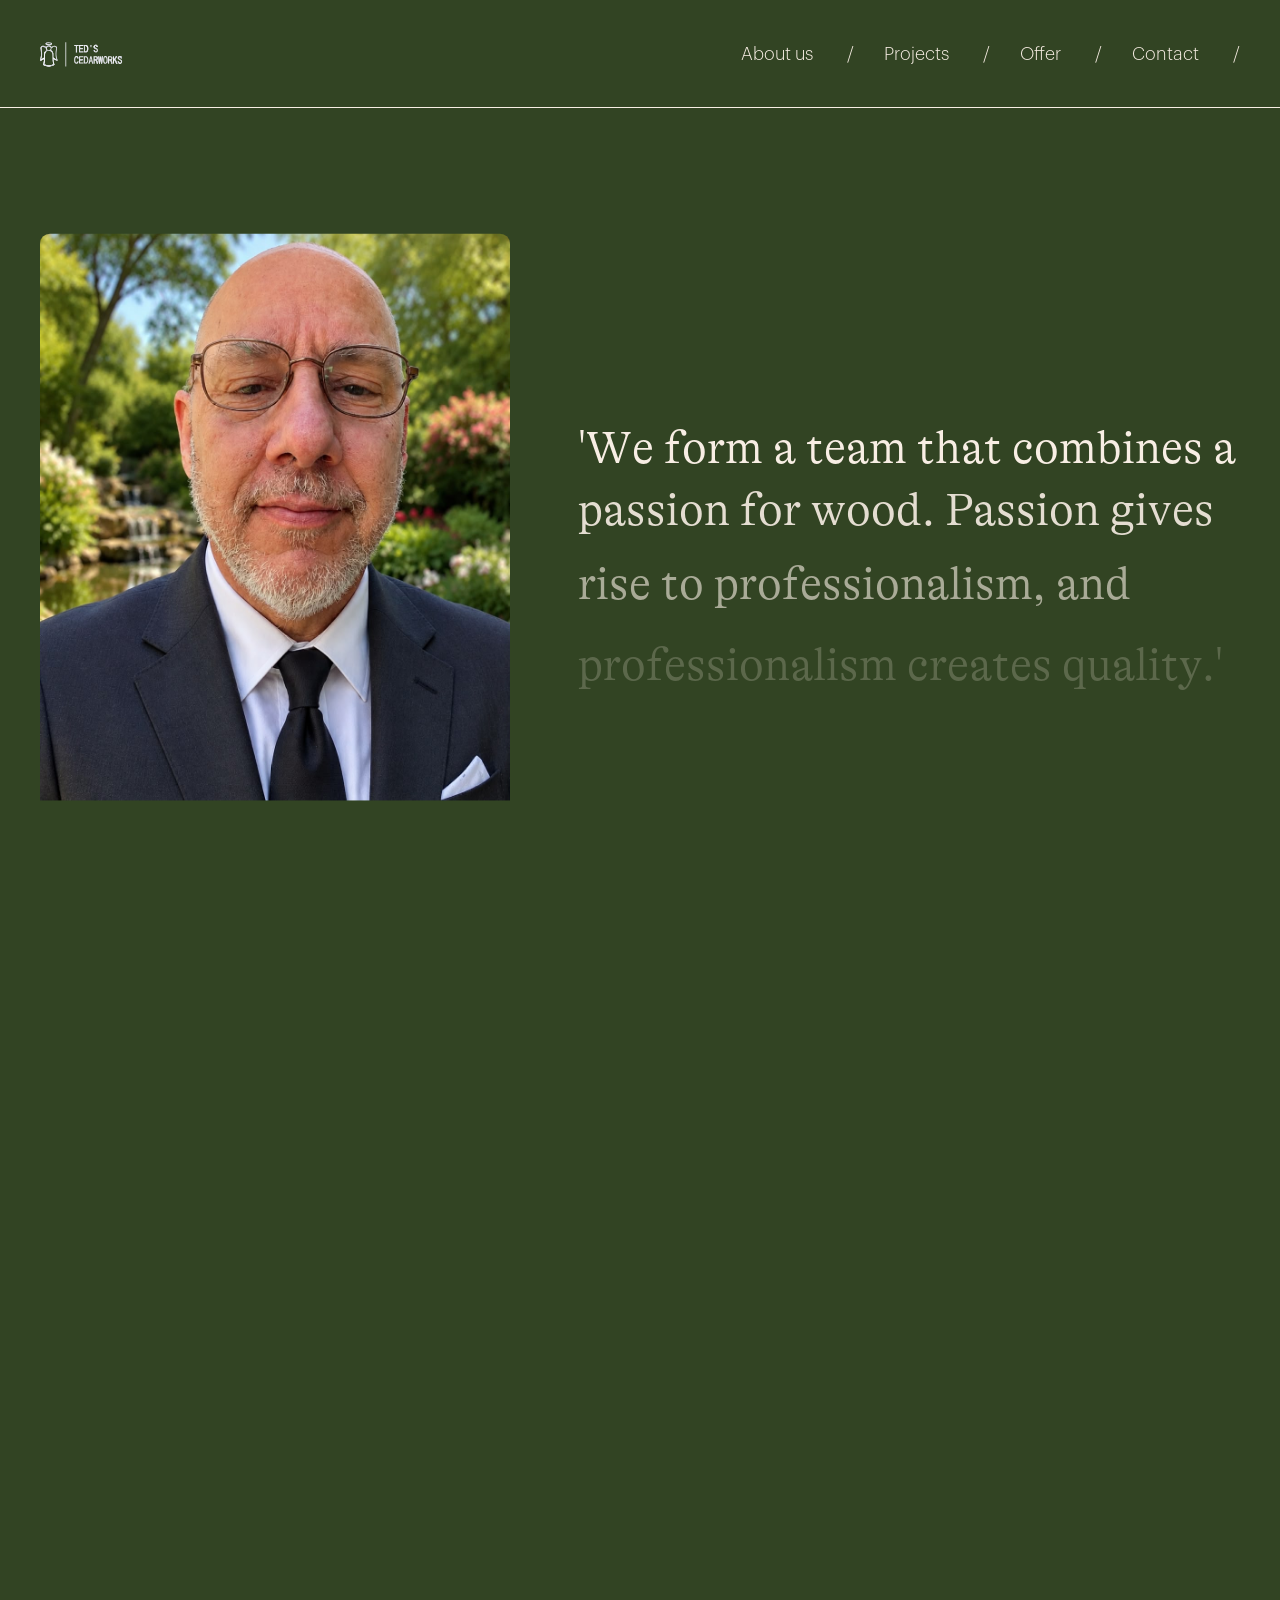
==== commit a64a66c2: "first commit" ====
--- a/about-us.html
+++ b/about-us.html
@@ -647,7 +647,7 @@
                                     </p>
                                 </div>
                             </div>
-                            <div class="line-mobile" data-astro-cid-gcn2mc3v></div>
+                            <!-- <div class="line-mobile" data-astro-cid-gcn2mc3v></div>
                             <div data-astro-cid-gcn2mc3v>
                                 <div class="zus-wrap text-animation" data-delay="0.5" data-astro-cid-gcn2mc3v>
                                     <a href="/zus-open.jpg" target="_blank" class="zus" data-astro-cid-gcn2mc3v>
@@ -660,7 +660,7 @@
                                     <img src="/images/ue3.svg" class="" data-astro-cid-gcn2mc3v>
                                 </a>
                             </div>
-                        </div>
+                        </div> -->
                     </div>
                 </div>
             </footer>
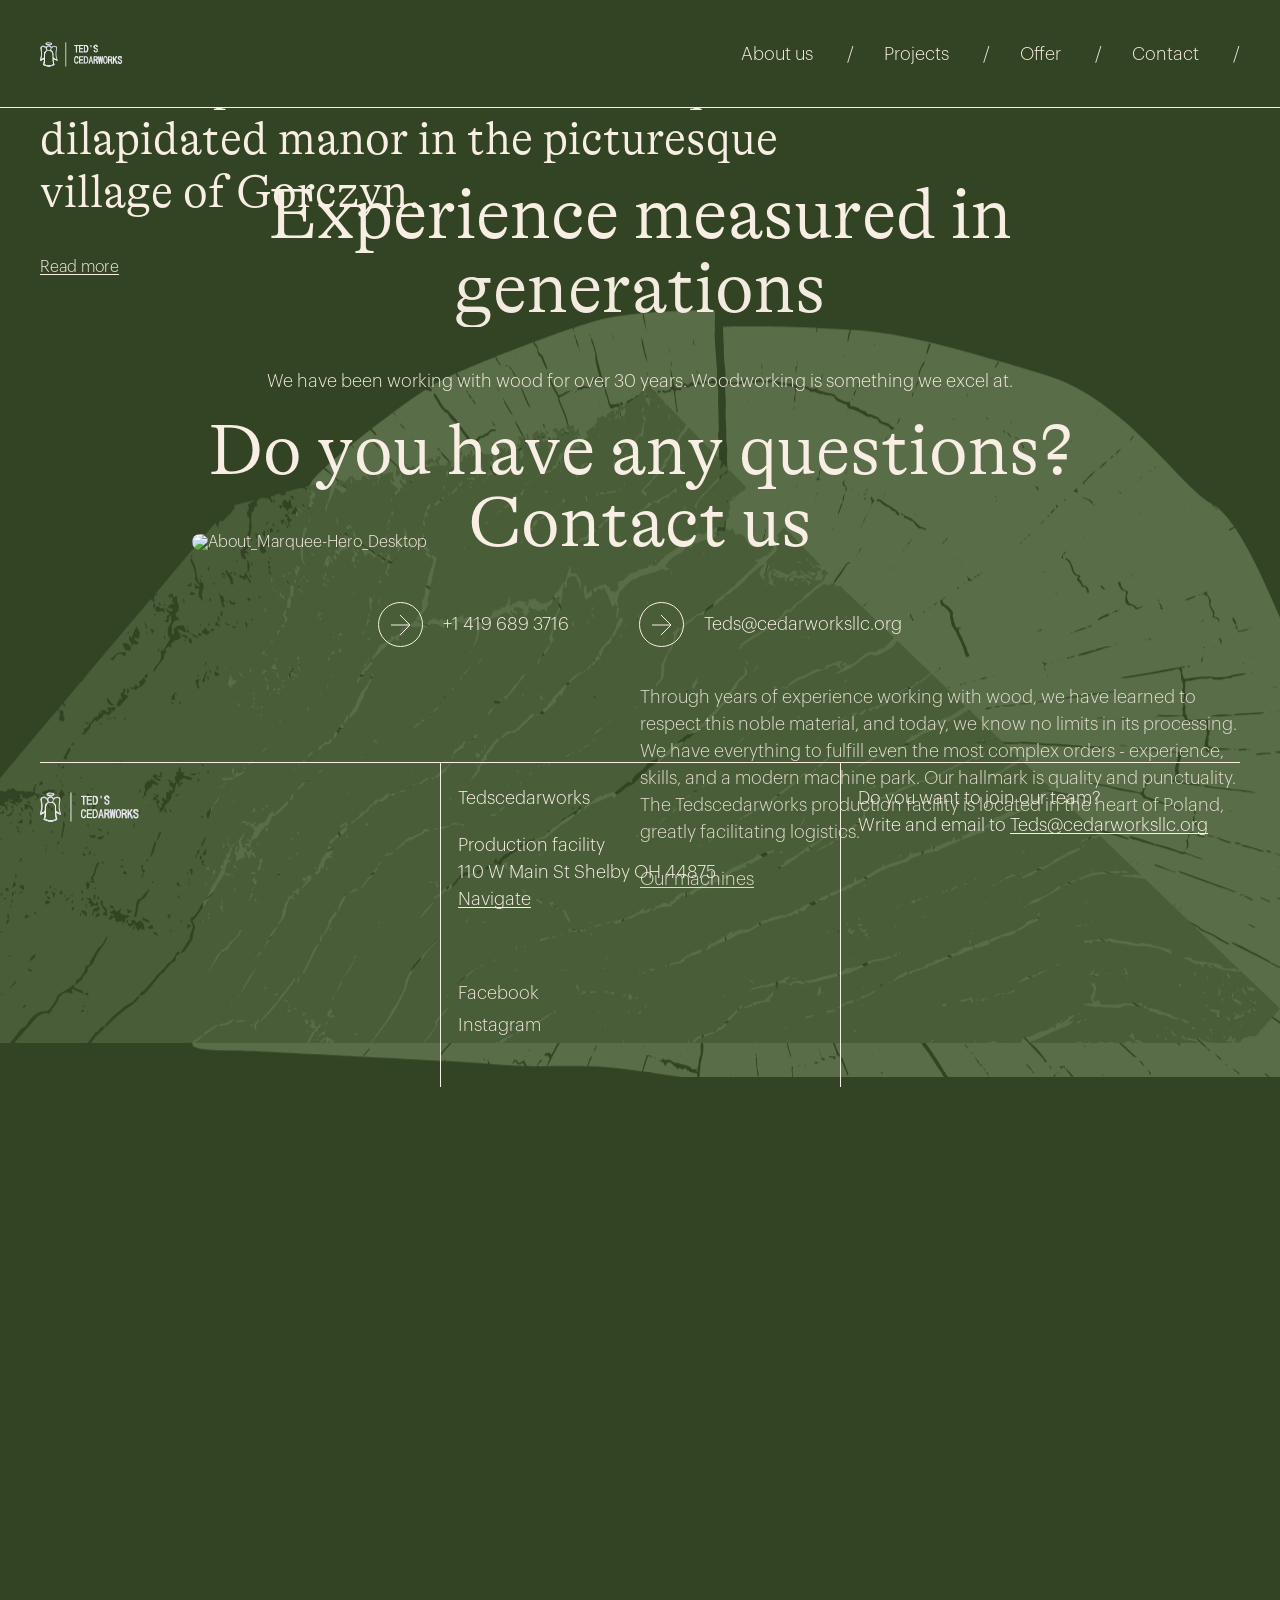
==== commit 660bf4dc: "first commit" ====
--- a/about-us.html
+++ b/about-us.html
@@ -6,7 +6,7 @@
         <meta name="viewport" content="width=device-width">
         <meta name="generator" content="Astro v3.3.2">
         <title>About us | Tedscedarworks</title>
-        <meta name="description" content="Producent mebli w Polsce">
+        <meta name="description" content="Production">
         <link rel="stylesheet" href="/_astro/_uri_.ca56562b.css"/>
         <style>
             .header[data-astro-cid-wd63eepi] {
@@ -413,14 +413,14 @@
                         </div>
                         <div class="section-col-right col-7 " data-astro-cid-2uupzgni>
                             <h4 class="section-title title title-animation" data-astro-cid-2uupzgni>&#39;We form a team that combines a passion for wood. Passion gives rise to professionalism, and professionalism creates quality.&#39;</h4>
-                            <a class="link-underline section-link text-animation" href="Waldemar Muszyński" title="" target="" data-astro-cid-2uupzgni></a>
+                            <a class="link-underline section-link text-animation" href="" title="" target="" data-astro-cid-2uupzgni></a>
                         </div>
                     </div>
                 </section>
                 <section data-scroll-section data-astro-cid-6jfmugzt>
                     <div class="container container-top" data-astro-cid-6jfmugzt>
                         <div class="line-my line-animation" data-astro-cid-6jfmugzt></div>
-                        <h4 class="title section-title text-animation" data-astro-cid-6jfmugzt>Manor house</h4>
+                        <!-- <h4 class="title section-title text-animation" data-astro-cid-6jfmugzt>Manor house</h4>
                     </div>
                     <div class="container pr-0" data-astro-cid-6jfmugzt>
                         <div class="carousel pr-0" data-astro-cid-6jfmugzt>
@@ -431,7 +431,7 @@
                                             <figure class="img-animation" data-astro-cid-6jfmugzt>
                                                 <img src="https://dremus.dkonto.pl/wp-content/uploads/2024/01/Gorczyn-lata-30b-1.png" class="slide-item-image img-fluid" data-speed="0.9" alt="Gorczyn-lata-30b-1" data-astro-cid-6jfmugzt width="1600" height="1200" loading="lazy" decoding="async">
                                             </figure>
-                                        </li>
+                                        </li> -->
                                         <!-- <li class="glide__slide" data-astro-cid-6jfmugzt>
                                             <figure class="img-animation" data-astro-cid-6jfmugzt>
                                                 <img src="https://dremus.dkonto.pl/wp-content/uploads/2024/01/Gorczyn-lata-30b-4.png" class="slide-item-image img-fluid" data-speed="0.9" alt="Gorczyn-lata-30b-4" data-astro-cid-6jfmugzt width="1600" height="1200" loading="lazy" decoding="async">
@@ -618,9 +618,9 @@
                             <div class="footer-text text text-animation footer-address" data-delay="0.5" data-astro-cid-gcn2mc3v>
                                 <div data-astro-cid-gcn2mc3v>
                                     <p>
-                                        Przedsiębiorstwo Tedscedarworks<br/>Waldemar Muszyński
+                                        Tedscedarworks<br/>
                                     </p>
-                                    <p>NIP 7310000305</p>
+                                    <!-- <p>NIP 7310000305</p> -->
                                     <p>
                                         Production facility<br/>
                                         110 W Main St Shelby OH 44875<br/>
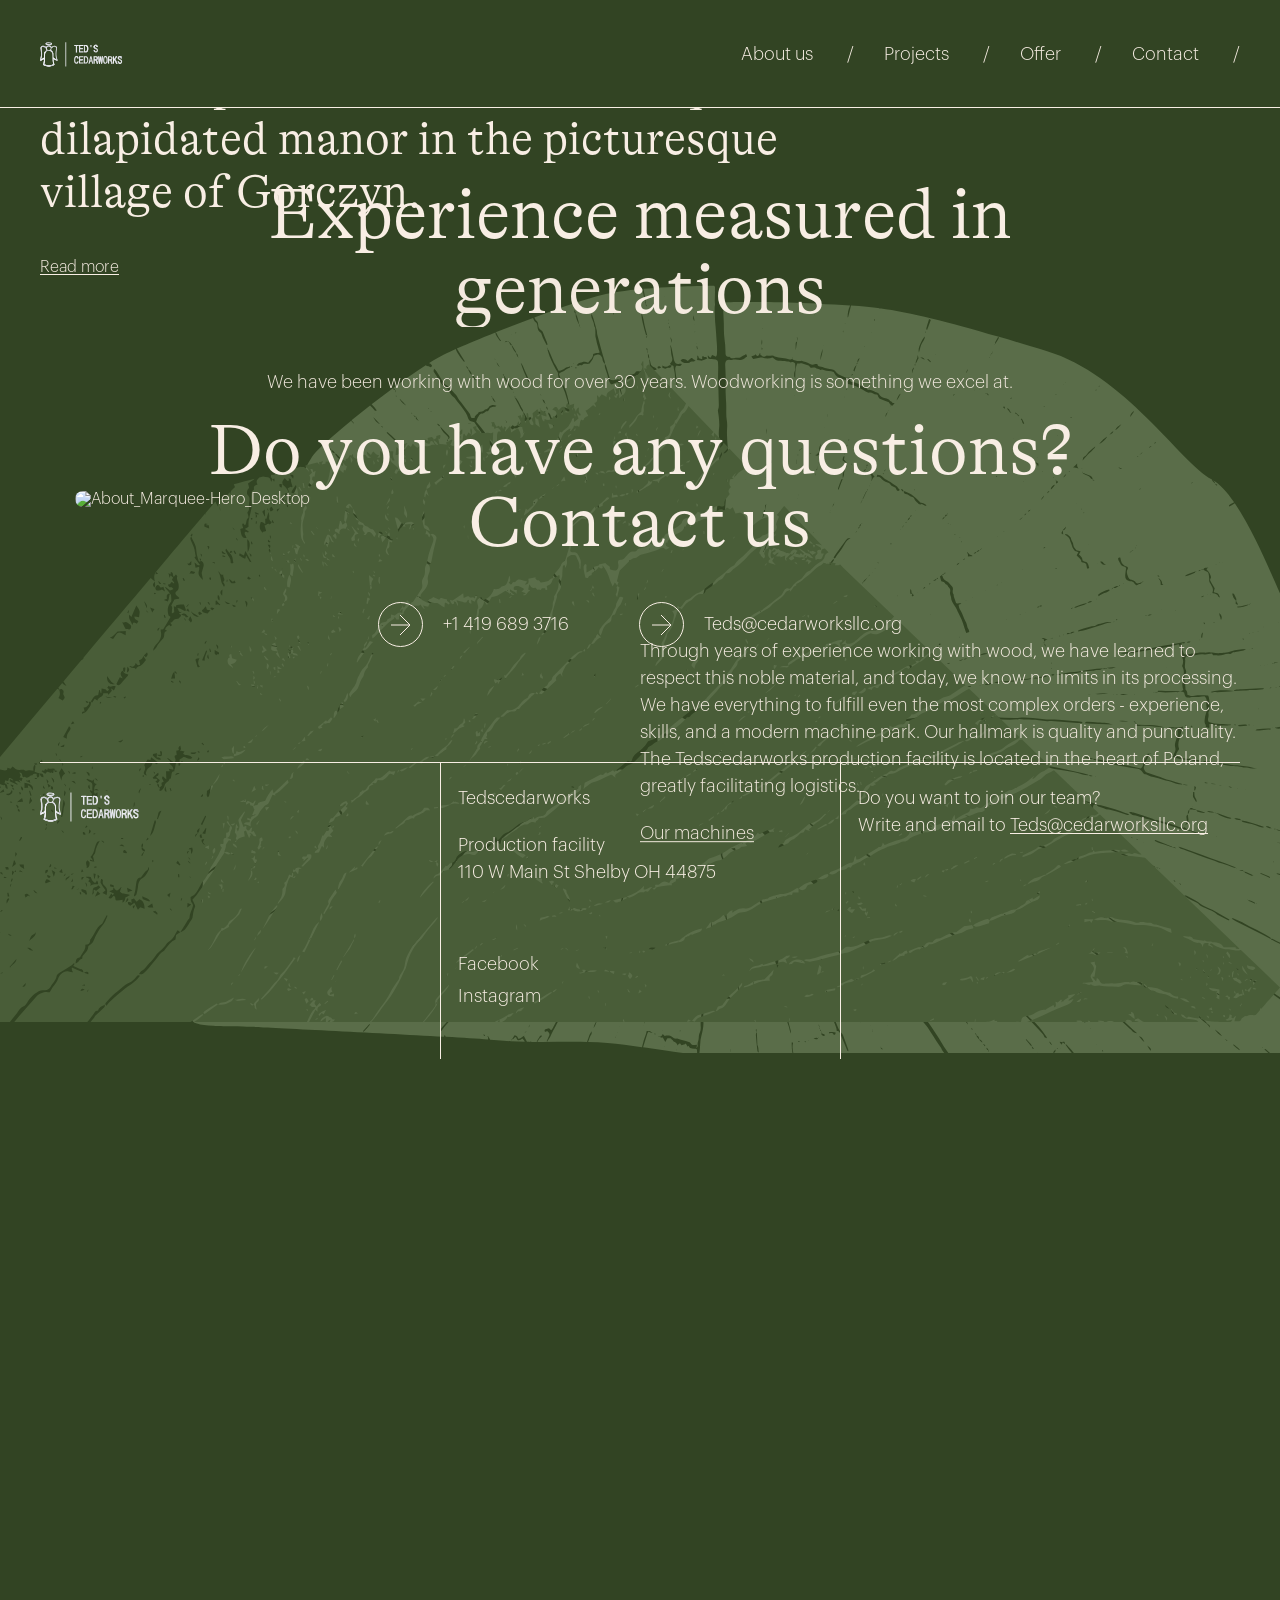
==== commit 41cfe587: "first commit" ====
--- a/about-us.html
+++ b/about-us.html
@@ -624,7 +624,7 @@
                                     <p>
                                         Production facility<br/>
                                         110 W Main St Shelby OH 44875<br/>
-                                        <a href="https://www.google.com/maps/dir//DREMUS+Muszy%C5%84ski,+Gorczyn+45,+98-100+%C5%81ask/@51.5697397,19.129734,17z/data=!4m8!4m7!1m0!1m5!1m1!1s0x471a46b8744483f5:0xe07a25eb7ed2c651!2m2!1d19.1323089!2d51.5697364?entry=ttu" target="_blank" rel="noopener">Navigate</a>
+                                        <!-- <a href="https://www.google.com/maps/dir//DREMUS+Muszy%C5%84ski,+Gorczyn+45,+98-100+%C5%81ask/@51.5697397,19.129734,17z/data=!4m8!4m7!1m0!1m5!1m1!1s0x471a46b8744483f5:0xe07a25eb7ed2c651!2m2!1d19.1323089!2d51.5697364?entry=ttu" target="_blank" rel="noopener">Navigate</a> -->
                                     </p>
                                 </div>
                             </div>
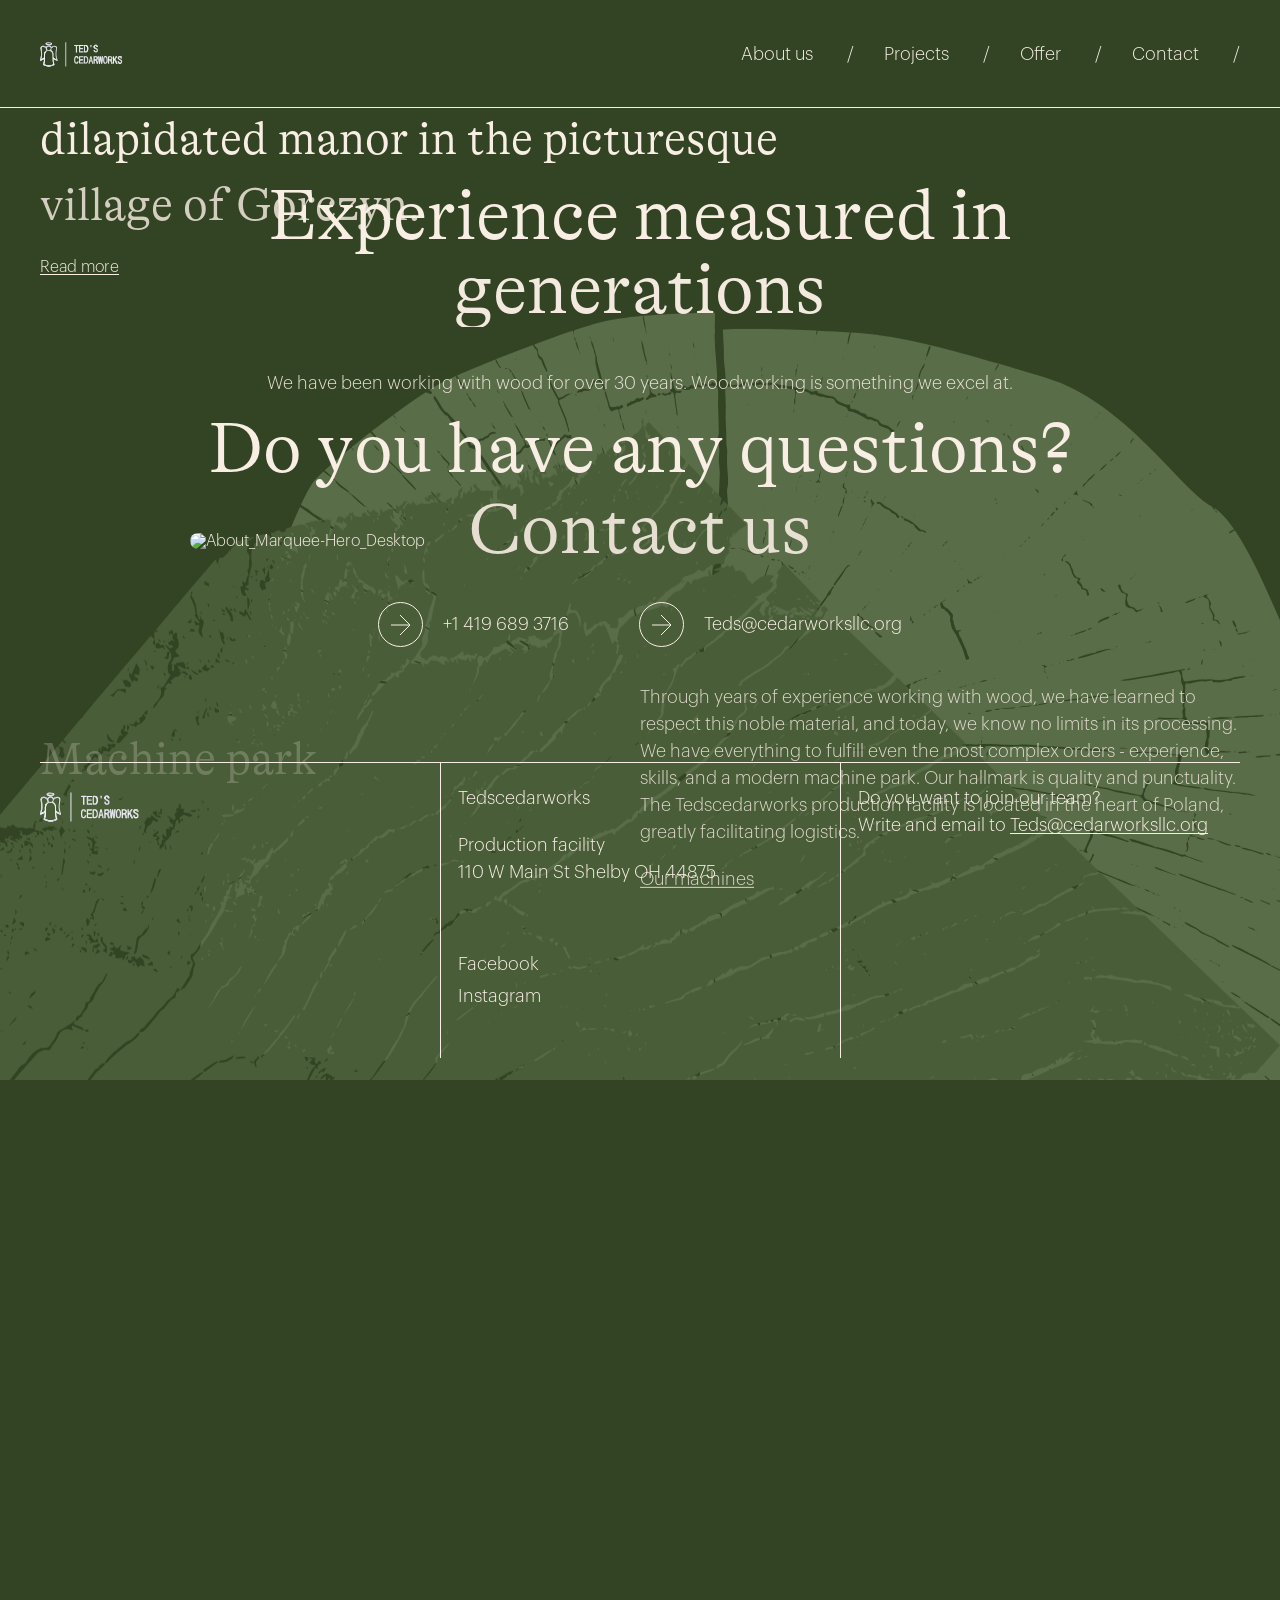
==== commit 34ccb5f4: "first commit" ====
--- a/about-us.html
+++ b/about-us.html
@@ -360,7 +360,7 @@
                         <div class="col-6" data-astro-cid-hj4oevs5>
                             <div class="text text-animation" data-astro-cid-hj4oevs5>
                                 <div class="text-wrap" data-astro-cid-hj4oevs5>Through years of experience working with wood, we have learned to respect this noble material, and today, we know no limits in its processing. We have everything to fulfill even the most complex orders - experience, skills, and a modern machine park. Our hallmark is quality and punctuality. The Tedscedarworks production facility is located in the heart of Poland, greatly facilitating logistics.</div>
-                                <a class="link-underline tab-item-link" href="/en/offert#machine-park" title="Our machines" target="" data-astro-cid-hj4oevs5>Our machines</a>
+                                <a class="link-underline tab-item-link" href="/offer.html" title="Our machines" target="" data-astro-cid-hj4oevs5>Our machines</a>
                             </div>
                         </div>
                     </div>
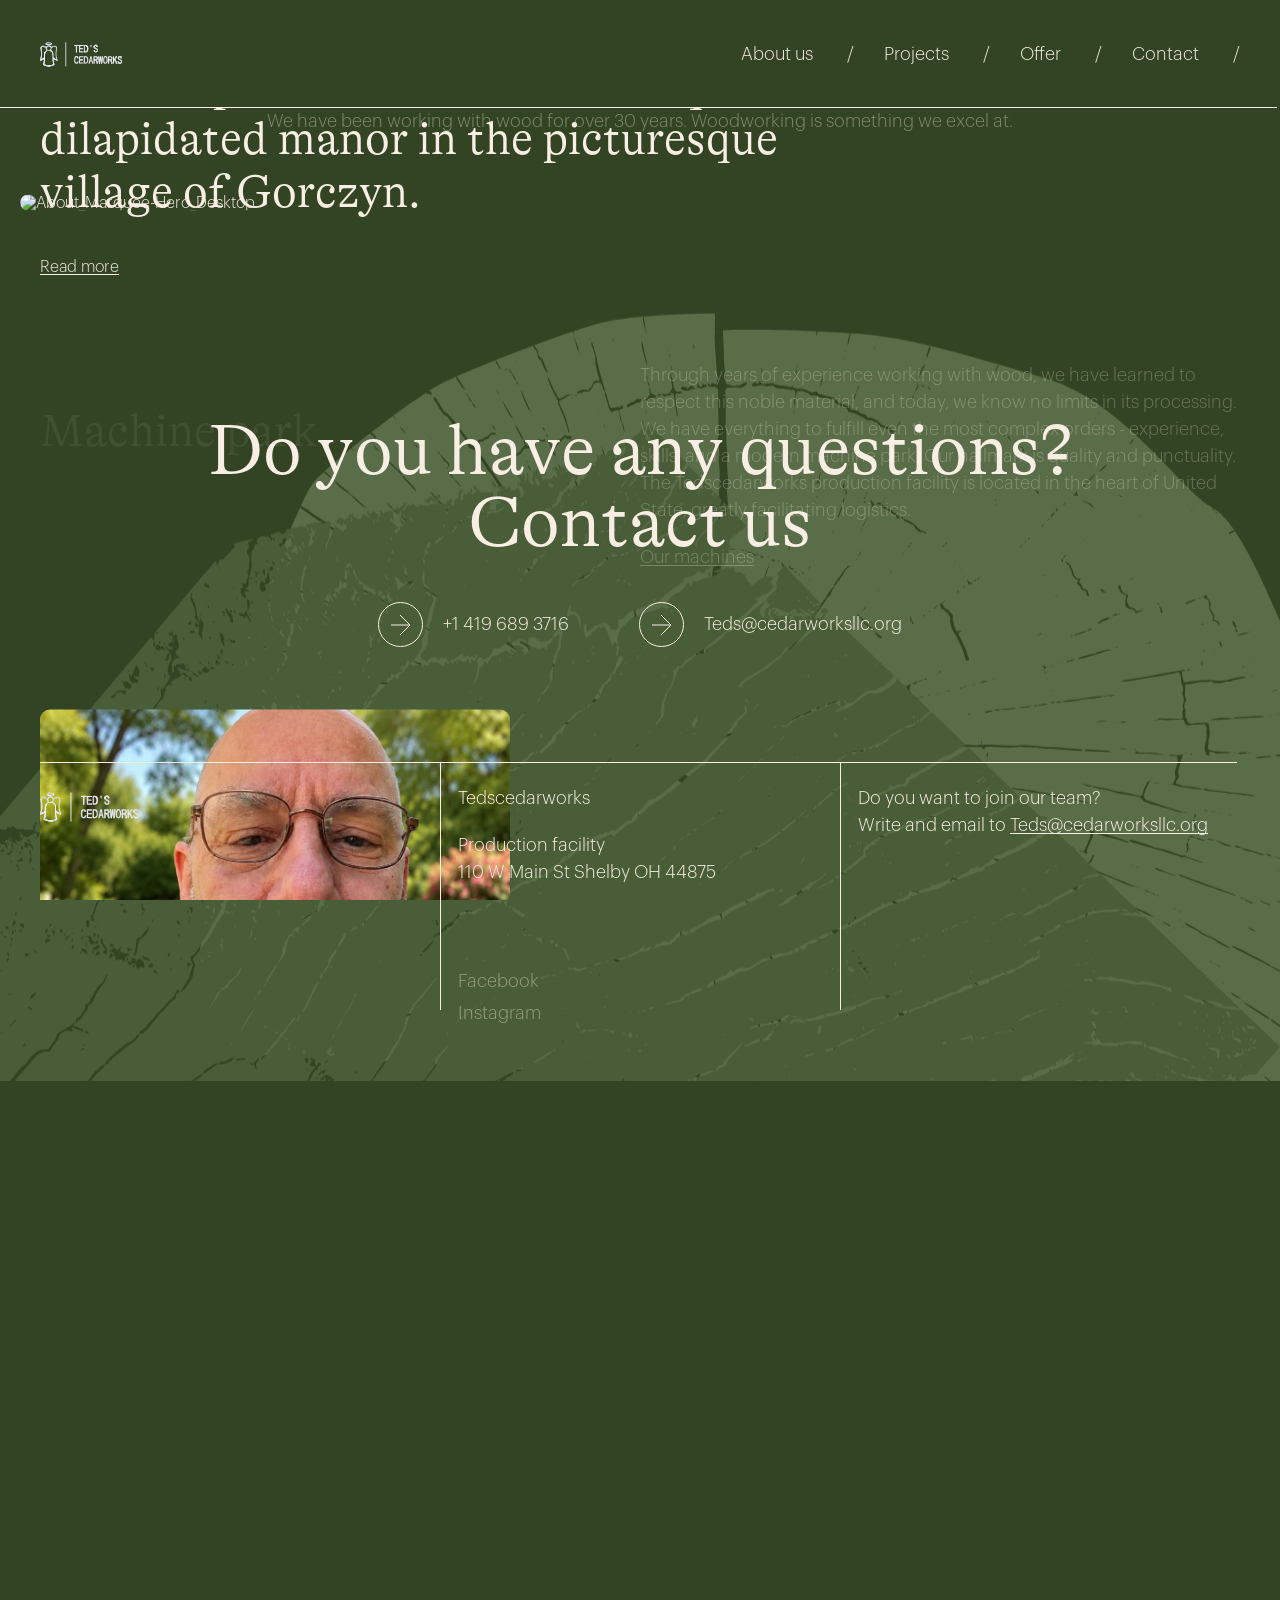
==== commit 7d16d43b: "first commit" ====
--- a/about-us.html
+++ b/about-us.html
@@ -359,7 +359,7 @@
                         </div>
                         <div class="col-6" data-astro-cid-hj4oevs5>
                             <div class="text text-animation" data-astro-cid-hj4oevs5>
-                                <div class="text-wrap" data-astro-cid-hj4oevs5>Through years of experience working with wood, we have learned to respect this noble material, and today, we know no limits in its processing. We have everything to fulfill even the most complex orders - experience, skills, and a modern machine park. Our hallmark is quality and punctuality. The Tedscedarworks production facility is located in the heart of Poland, greatly facilitating logistics.</div>
+                                <div class="text-wrap" data-astro-cid-hj4oevs5>Through years of experience working with wood, we have learned to respect this noble material, and today, we know no limits in its processing. We have everything to fulfill even the most complex orders - experience, skills, and a modern machine park. Our hallmark is quality and punctuality. The Tedscedarworks production facility is located in the heart of United State, greatly facilitating logistics.</div>
                                 <a class="link-underline tab-item-link" href="/offer.html" title="Our machines" target="" data-astro-cid-hj4oevs5>Our machines</a>
                             </div>
                         </div>
